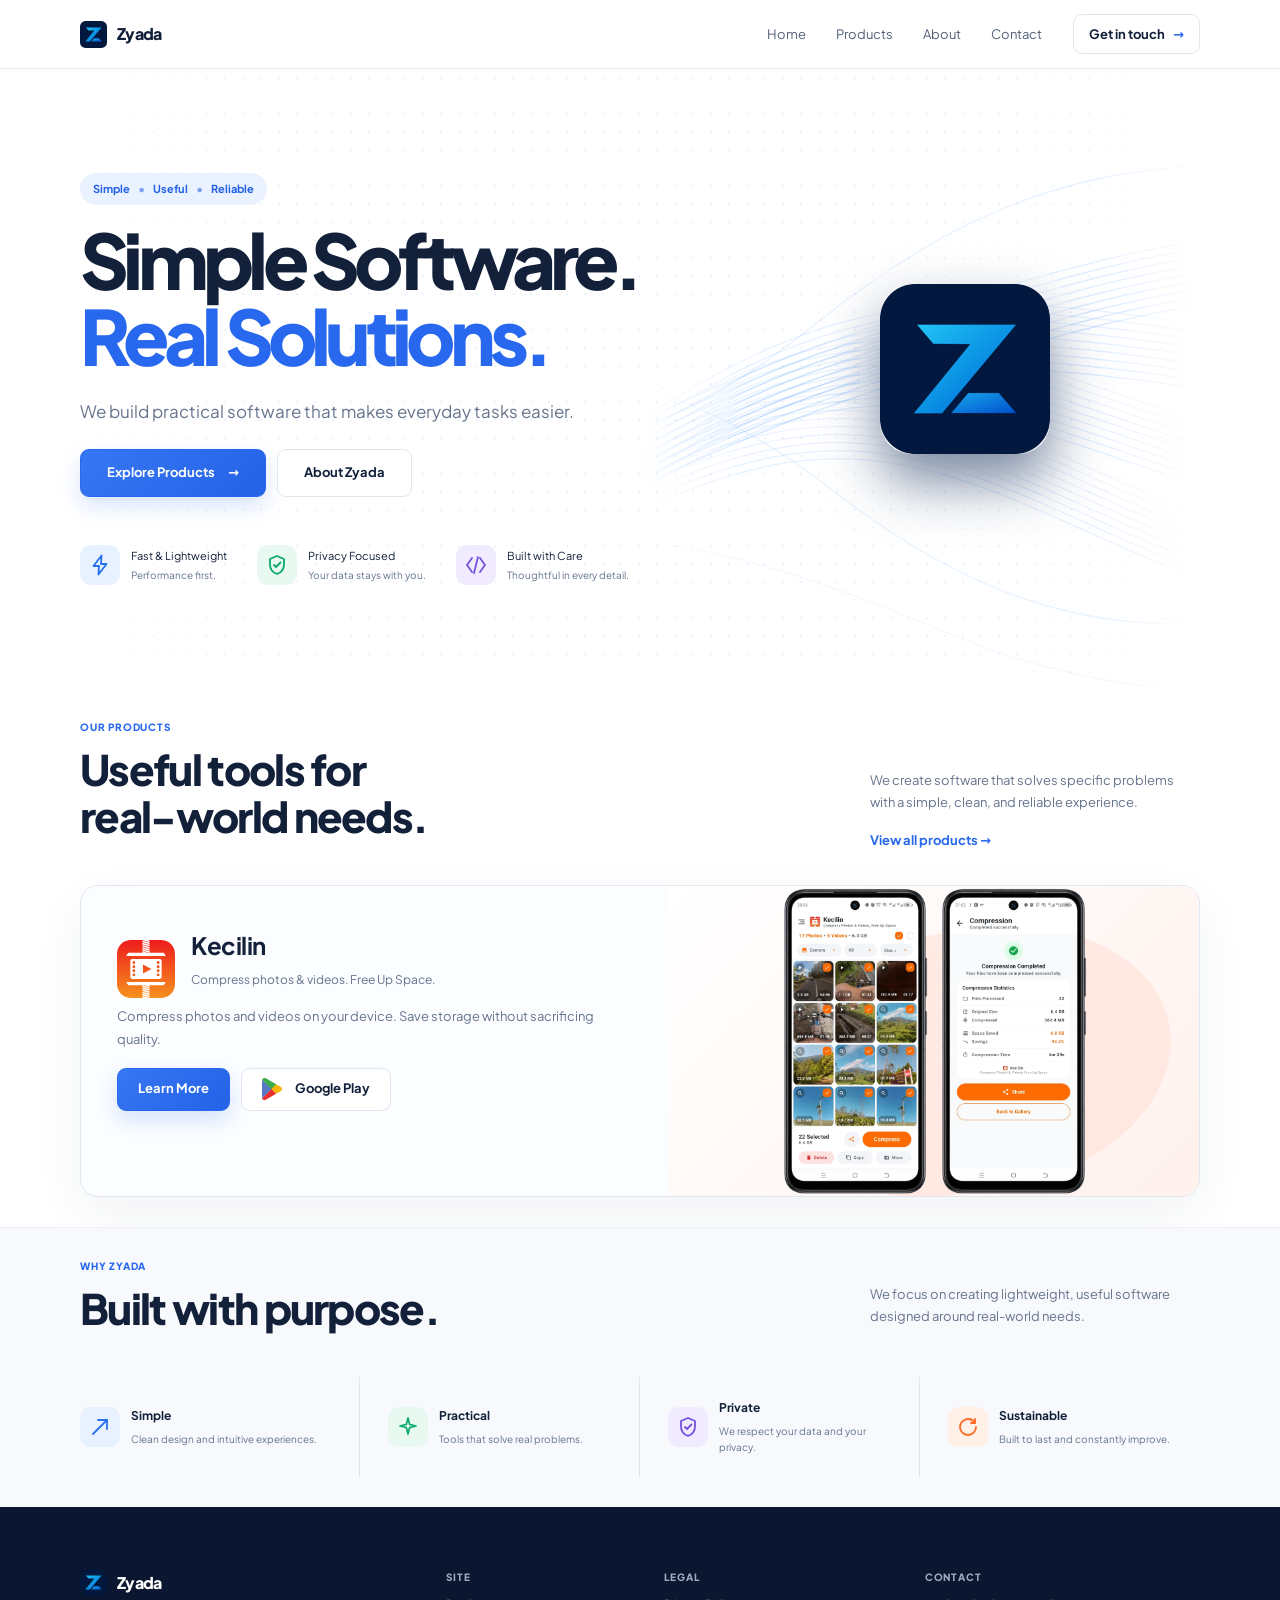
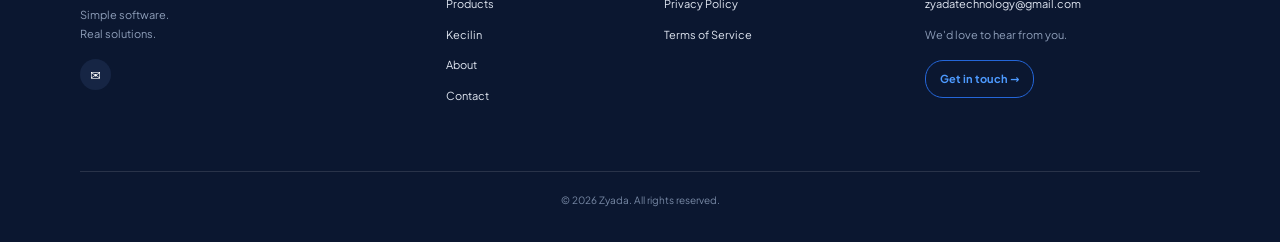
==== index.html @ bbbc2f63 "Initial Commit" ====
<!doctype html>
<html lang="en">
	<head>
		<meta charset="utf-8" />
		<meta name="viewport" content="width=device-width, initial-scale=1" />
		<meta name="theme-color" content="#2f6fed" />
		<meta name="generator" content="SvelteKit" />
		<link rel="icon" href="/favicon.svg" type="image/svg+xml" />
		<link rel="apple-touch-icon" href="/favicon.svg" />
		<link href="./_app/immutable/entry/start.b11rDi2V.js" rel="modulepreload">
		<link href="./_app/immutable/chunks/DfNotLhF.js" rel="modulepreload">
		<link href="./_app/immutable/chunks/CDNSxfFY.js" rel="modulepreload">
		<link href="./_app/immutable/entry/app.DyW2UI2x.js" rel="modulepreload">
		<link href="./_app/immutable/chunks/xihTtKlq.js" rel="modulepreload">
		<link href="./_app/immutable/nodes/0.bjjKE4bY.js" rel="modulepreload">
		<link href="./_app/immutable/chunks/Ch2CFpVa.js" rel="modulepreload">
		<link href="./_app/immutable/chunks/OliIoSRi.js" rel="modulepreload">
		<link href="./_app/immutable/nodes/2.CFIkvhlT.js" rel="modulepreload">
		<link href="./_app/immutable/chunks/Bg3A8lJN.js" rel="modulepreload">
		<link href="./_app/immutable/chunks/pPpAgNqr.js" rel="modulepreload">
		<!--gsrl61--><meta name="description" content="Zyada builds simple, useful software for everyday life. Official home of Kecilin, the photo and video compression app for Android."/> <link rel="canonical" href="https://zyada.id/"/> <meta property="og:type" content="website"/> <meta property="og:title" content="Zyada"/> <meta property="og:description" content="Zyada builds simple, useful software for everyday life. Official home of Kecilin, the photo and video compression app for Android."/> <meta property="og:url" content="https://zyada.id/"/> <meta property="og:site_name" content="Zyada"/> <meta property="og:image" content="https://zyada.id/images/og-cover.svg"/> <meta name="twitter:card" content="summary_large_image"/> <meta name="twitter:title" content="Zyada"/> <meta name="twitter:description" content="Zyada builds simple, useful software for everyday life. Official home of Kecilin, the photo and video compression app for Android."/> <meta name="twitter:image" content="https://zyada.id/images/og-cover.svg"/> <!--[-1--><!--]--><!----><title>Zyada</title>
		<link href="./_app/immutable/assets/0.By7A3mY5.css" rel="stylesheet">
		<link href="./_app/immutable/assets/2.Blgo-2XB.css" rel="stylesheet">
	</head>
	<body data-sveltekit-preload-data="hover">
		<div style="display: contents"><!--[--><!--[0--><!--[--><div class="flex min-h-screen flex-col"><header class="sticky top-0 z-20 border-b border-border bg-white/[0.92] backdrop-blur-[14px]"><nav class="wrap flex h-[68px] max-sm:h-[62px] items-center gap-7"><a class="brand flex items-center gap-2.5 font-extrabold tracking-[-0.04em] hover:filter-none svelte-rfuq4y" href="/" aria-label="Zyada home"><img class="size-[27px] rounded-xs" src="/images/zyada-logo-sm.svg" alt="Zyada logo" width="27" height="27"/> <span class="brand-name">Zyada</span></a> <div class="links ml-auto hidden items-center gap-[30px] max-sm:hidden sm:flex svelte-rfuq4y"><!--[--><a href="/" class="svelte-rfuq4y active">Home</a><a href="/products" class="svelte-rfuq4y">Products</a><a href="/about" class="svelte-rfuq4y">About</a><a href="/contact" class="svelte-rfuq4y">Contact</a><!--]--></div> <a class="navbtn ml-[3px] hidden items-center justify-center gap-2 rounded-sm border border-border-strong px-[15px] py-[9px] text-[13px] font-bold hover:border-primary max-sm:hidden sm:inline-flex svelte-rfuq4y" href="/contact">Get in touch <span class="svelte-rfuq4y">→</span></a> <button class="ml-auto flex size-10 items-center justify-center rounded-sm border border-border bg-transparent text-text hover:text-primary sm:hidden" aria-label="Open menu" aria-expanded="false"><svg width="24" height="24" viewBox="0 0 24 24" fill="none" xmlns="http://www.w3.org/2000/svg" aria-hidden="true"><path d="M3 6H21M9 12H21M3 18H21" stroke="currentColor" stroke-width="2" stroke-linecap="round"></path></svg></button></nav></header> <div class="backdrop fixed inset-0 z-[90] hidden bg-overlay/40 backdrop-blur-[4px] transition-[opacity,visibility] duration-300 max-sm:block opacity-0 invisible svelte-rfuq4y" role="button" tabindex="-1" aria-label="Close menu" aria-hidden="true"></div> <aside class="mobile-menu fixed top-0 right-0 bottom-0 z-[100] hidden w-[min(330px,84vw)] flex-col overflow-y-auto bg-white/[0.72] px-6 pt-[22px] pb-7 shadow-[-18px_0_45px_rgba(10,25,55,0.18)] backdrop-blur-[24px] backdrop-saturate-[1.4] transition-[transform,visibility] duration-300 ease-out max-sm:flex invisible translate-x-[105%] svelte-rfuq4y" inert="" aria-hidden="true"><div class="flex items-center justify-between border-b border-border pb-4 mb-[10px]"><a class="brand flex items-center gap-2 font-extrabold tracking-[-0.04em] hover:filter-none svelte-rfuq4y" href="/" aria-label="Zyada home"><img class="size-[27px] rounded-xs" src="/images/zyada-logo-sm.svg" alt="Zyada logo" width="27" height="27"/> <span class="svelte-rfuq4y">Zyada</span></a> <button class="inline-flex size-10 items-center justify-center rounded-sm bg-black/5 text-text hover:bg-black/10 hover:text-primary" aria-label="Close menu"><svg width="24" height="24" viewBox="0 0 24 24" fill="none" xmlns="http://www.w3.org/2000/svg" aria-hidden="true"><path d="M6 6L18 18M18 6L6 18" stroke="currentColor" stroke-width="2" stroke-linecap="round"></path></svg></button></div> <div class="flex min-h-0 flex-1 flex-col justify-start gap-1"><!--[--><a class="flex min-h-[52px] items-center border-b border-border px-1 py-[10px] text-[17px] font-semibold svelte-rfuq4y active" href="/">Home</a><a class="flex min-h-[52px] items-center border-b border-border px-1 py-[10px] text-[17px] font-semibold svelte-rfuq4y" href="/products">Products</a><a class="flex min-h-[52px] items-center border-b border-border px-1 py-[10px] text-[17px] font-semibold svelte-rfuq4y" href="/about">About</a><a class="flex min-h-[52px] items-center border-b border-border px-1 py-[10px] text-[17px] font-semibold svelte-rfuq4y" href="/contact">Contact</a><!--]--> <a class="mt-1.5 inline-flex items-center justify-center gap-2 rounded-sm bg-primary p-3.5 font-bold text-white svelte-rfuq4y" href="/contact">Get in touch <span class="svelte-rfuq4y">→</span></a></div></aside><!----> <main id="main" class="flex-1"><!--[--><!----> <section class="relative min-h-[620px] overflow-hidden" id="home"><div class="dots absolute inset-0 opacity-40 svelte-1uha8ag" aria-hidden="true"></div> <div class="wrap relative grid min-h-[620px] grid-cols-[1fr_1fr] items-center max-[900px]:grid-cols-1 max-sm:min-h-0"><div class="actions relative z-[2] max-[900px]:order-2 max-[900px]:text-center max-[900px]:pt-0"><div class="inline-flex gap-2 rounded-full bg-primary-soft px-[13px] py-[7px] text-[11px] font-bold text-badge mb-4">Simple <i class="not-italic opacity-55">•</i> Useful <i class="not-italic opacity-55">•</i> Reliable</div> <h1 class="mt-[18px] mb-0 text-[clamp(48px,6vw,76px)] leading-none! tracking-[-0.075em]!">Simple Software.<br/><em class="not-italic text-primary">Real Solutions.</em></h1> <p class="my-[25px] pt-3 pb-2 text-[17px] leading-[1.65] text-text-muted max-[900px]:mx-auto max-sm:text-[15px]">We build practical software that makes everyday tasks easier.</p> <div class="flex flex-wrap items-center gap-[11px] max-[900px]:justify-center max-sm:flex-col"><!--[0--><a class="inline-flex items-center justify-center gap-[13px] min-h-[43px] px-5 border rounded-sm text-[13px] font-bold leading-[1.2] cursor-pointer whitespace-nowrap no-underline transition-[box-shadow,border-color,transform] duration-150 active:translate-y-px hover:no-underline hover:filter-none text-white border-primary shadow-[0_9px_20px_var(--color-shadow-primary)] hover:shadow-[0_12px_26px_var(--color-shadow-primary)] min-h-[48px] px-[26px] text-sm max-sm:w-[min(100%,280px)]" href="/products" style="background:var(--color-gradient-primary)"><!---->Explore Products <span>→</span><!----></a><!--]--><!----> <!--[0--><a class="inline-flex items-center justify-center gap-[13px] min-h-[43px] px-5 border rounded-sm text-[13px] font-bold leading-[1.2] cursor-pointer whitespace-nowrap no-underline transition-[box-shadow,border-color,transform] duration-150 active:translate-y-px hover:no-underline hover:filter-none bg-white text-text border-border-strong hover:border-primary min-h-[48px] px-[26px] text-sm max-sm:w-[min(100%,280px)]" href="/about" style=""><!---->About Zyada<!----></a><!--]--><!----></div> <div class="mt-12 flex gap-[30px] max-[900px]:mt-[35px] max-[900px]:flex-wrap max-[900px]:justify-center max-sm:mx-auto max-sm:w-max max-sm:flex-col max-sm:items-start max-sm:gap-[17px]"><!--[--><div class="flex items-center gap-[11px]"><b class="grid size-10 place-items-center rounded-[11px] font-extrabold bg-blue-bg text-blue svelte-1uha8ag" aria-hidden="true"><!----><svg width="24" height="24" viewBox="0 0 24 24" fill="none" aria-hidden="true"><path d="M13.5 2.5L5.5 13H11L10.5 21.5L18.5 11H13L13.5 2.5Z" stroke="currentColor" stroke-width="1.8" stroke-linejoin="round"/></svg><!----></b> <div><div class="text-left text-[11px] mb-[2px]">Fast &amp; Lightweight</div> <div class="text-left text-[10px] text-text-muted">Performance first.</div></div></div><div class="flex items-center gap-[11px]"><b class="grid size-10 place-items-center rounded-[11px] font-extrabold bg-green-bg text-green svelte-1uha8ag" aria-hidden="true"><!----><svg width="24" height="24" viewBox="0 0 24 24" fill="none" aria-hidden="true"><path d="M12 3L19 6V11.5C19 16.2 16.1 19.5 12 21C7.9 19.5 5 16.2 5 11.5V6L12 3Z" stroke="currentColor" stroke-width="1.8" stroke-linejoin="round"/><path d="M9 12L11 14L15.5 9.5" stroke="currentColor" stroke-width="1.8" stroke-linecap="round" stroke-linejoin="round"/></svg><!----></b> <div><div class="text-left text-[11px] mb-[2px]">Privacy Focused</div> <div class="text-left text-[10px] text-text-muted">Your data stays with you.</div></div></div><div class="flex items-center gap-[11px]"><b class="grid size-10 place-items-center rounded-[11px] font-extrabold bg-purple-bg text-purple svelte-1uha8ag" aria-hidden="true"><!----><svg width="24" height="24" viewBox="0 0 24 24" fill="none" aria-hidden="true"><path d="M8 5L3 12L8 19" stroke="currentColor" stroke-width="1.8" stroke-linecap="round" stroke-linejoin="round"/><path d="M16 5L21 12L16 19" stroke="currentColor" stroke-width="1.8" stroke-linecap="round" stroke-linejoin="round"/><path d="M14 4L10 20" stroke="currentColor" stroke-width="1.8" stroke-linecap="round"/></svg><!----></b> <div><div class="text-left text-[11px] mb-[2px]">Built with Care</div> <div class="text-left text-[10px] text-text-muted">Thoughtful in every detail.</div></div></div><!--]--></div></div> <div class="relative grid h-full min-h-[540px] place-items-center max-[900px]:order-1 max-[900px]:min-h-[330px] max-sm:min-h-[270px]" aria-hidden="true"><img class="flowlines svelte-1uha8ag" src="/images/zyada-flowing-waves(1).svg" alt=""/> <img class="biglogo z-[2] size-[170px] rounded-[32px] max-sm:size-[135px] svelte-1uha8ag" src="/images/logo-zyada.png" alt="" width="170" height="170"/></div></div></section> <section class="section" id="products"><div class="wrap"><div class="section-head"><div><span>OUR PRODUCTS</span> <h2>Useful tools for<br/>real-world needs.</h2></div> <div class="intro"><p>We create software that solves specific problems with a simple, clean, and reliable
          experience.</p> <a href="/products">View all products →</a></div></div> <article class="grid min-h-[310px] grid-cols-[1fr_0.9fr] overflow-hidden rounded-lg border border-border-card bg-card shadow-md max-[900px]:grid-cols-1"><div class="px-[36px] py-[46px] max-sm:px-[25px] max-sm:py-[32px]"><div class="flex items-center gap-4"><!--[0--><img class="size-[58px] rounded-[14px]" src="/images/kecilin-icon.svg" alt="" width="58" height="58"/><!--]--> <div><h3 class="mb-1 text-2xl">Kecilin</h3> <p class="text-[12px] leading-[1.5] text-text-muted">Compress photos &amp; videos. Free Up Space.</p></div></div> <p class="my-7 text-[13px] leading-[1.8] text-text-muted">Compress photos and videos on your device. Save storage without sacrificing quality.</p> <div class="flex flex-wrap gap-[11px] max-sm:flex-col"><!--[0--><a class="inline-flex items-center justify-center gap-[13px] min-h-[43px] px-5 border rounded-sm text-[13px] font-bold leading-[1.2] cursor-pointer whitespace-nowrap no-underline transition-[box-shadow,border-color,transform] duration-150 active:translate-y-px hover:no-underline hover:filter-none text-white border-primary shadow-[0_9px_20px_var(--color-shadow-primary)] hover:shadow-[0_12px_26px_var(--color-shadow-primary)]  max-sm:w-[min(100%,280px)]" href="/products/kecilin" style="background:var(--color-gradient-primary)"><!---->Learn More<!----></a><!--]--><!----> <!--[0--><a class="inline-flex items-center justify-center gap-[13px] min-h-[43px] px-5 border rounded-sm text-[13px] font-bold leading-[1.2] cursor-pointer whitespace-nowrap no-underline transition-[box-shadow,border-color,transform] duration-150 active:translate-y-px hover:no-underline hover:filter-none bg-white text-text border-border-strong hover:border-primary  max-sm:w-[min(100%,280px)]" href="https://play.google.com/store/apps/details?id=com.zyada.kecilin" style="" target="_blank" rel="noopener noreferrer"><img class="size-5" src="/images/google-play-color.svg" alt="" aria-hidden="true"/> Google Play<!----></a><!--]--><!----></div></div> <div class="product-art relative flex items-center justify-center gap-2 svelte-1uha8ag"><img class="relative z-[2] w-auto rounded-[20px] object-contain max-h-[310px] max-sm:max-h-[265px]" src="/images/phone-mock-1.webp" alt="Kecilin app screenshot" width="250" height="375" loading="lazy"/> <img class="relative z-[2] w-auto rounded-[20px] object-contain max-h-[310px] max-sm:max-h-[265px]" src="/images/phone-mock-2.webp" alt="Kecilin app screenshot" width="250" height="375" loading="lazy"/></div></article></div></section> <section class="section bg-surface border-t border-border-section" id="about"><div class="wrap"><div class="section-head"><div><span>WHY ZYADA</span> <h2>Built with purpose.</h2></div> <p class="intro m-0">We focus on creating lightweight, useful software designed around real-world needs.</p></div> <div class="grid grid-cols-4 max-[900px]:grid-cols-2 max-[900px]:gap-y-7 max-sm:grid-cols-1"><!--[--><div class="flex min-h-[100px] items-center gap-[11px] border-r border-border-strong px-7 first:pl-0 last:border-r-0 last:pr-0 max-[900px]:[&amp;:nth-child(2)]:border-r-0 max-sm:border-r-0 max-sm:border-b max-sm:px-0 max-sm:pb-[22px] max-sm:last:border-b-0"><b class="grid size-10 shrink-0 place-items-center rounded-[11px] font-extrabold bg-blue-bg text-blue svelte-1uha8ag" aria-hidden="true"><!----><svg width="24" height="24" viewBox="0 0 24 24" fill="none" aria-hidden="true"><path d="M5 19L19 5" stroke="currentColor" stroke-width="1.8" stroke-linecap="round"/><path d="M10 5H19V14" stroke="currentColor" stroke-width="1.8" stroke-linecap="round" stroke-linejoin="round"/></svg><!----></b> <span><strong class="block text-xs mb-[7px]">Simple</strong> <small class="block text-[10px] leading-[1.6] text-text-muted">Clean design and intuitive experiences.</small></span></div><div class="flex min-h-[100px] items-center gap-[11px] border-r border-border-strong px-7 first:pl-0 last:border-r-0 last:pr-0 max-[900px]:[&amp;:nth-child(2)]:border-r-0 max-sm:border-r-0 max-sm:border-b max-sm:px-0 max-sm:pb-[22px] max-sm:last:border-b-0"><b class="grid size-10 shrink-0 place-items-center rounded-[11px] font-extrabold bg-green-bg text-green svelte-1uha8ag" aria-hidden="true"><!----><svg width="24" height="24" viewBox="0 0 24 24" fill="none" aria-hidden="true"><path d="M12 3L13.6 9.4L20 11L13.6 12.6L12 19L10.4 12.6L4 11L10.4 9.4L12 3Z" stroke="currentColor" stroke-width="1.7" stroke-linejoin="round"/></svg><!----></b> <span><strong class="block text-xs mb-[7px]">Practical</strong> <small class="block text-[10px] leading-[1.6] text-text-muted">Tools that solve real problems.</small></span></div><div class="flex min-h-[100px] items-center gap-[11px] border-r border-border-strong px-7 first:pl-0 last:border-r-0 last:pr-0 max-[900px]:[&amp;:nth-child(2)]:border-r-0 max-sm:border-r-0 max-sm:border-b max-sm:px-0 max-sm:pb-[22px] max-sm:last:border-b-0"><b class="grid size-10 shrink-0 place-items-center rounded-[11px] font-extrabold bg-purple-bg text-purple svelte-1uha8ag" aria-hidden="true"><!----><svg width="24" height="24" viewBox="0 0 24 24" fill="none" aria-hidden="true"><path d="M12 3L19 6V11.5C19 16.2 16.1 19.5 12 21C7.9 19.5 5 16.2 5 11.5V6L12 3Z" stroke="currentColor" stroke-width="1.8" stroke-linejoin="round"/><path d="M9 12L11 14L15.5 9.5" stroke="currentColor" stroke-width="1.8" stroke-linecap="round" stroke-linejoin="round"/></svg><!----></b> <span><strong class="block text-xs mb-[7px]">Private</strong> <small class="block text-[10px] leading-[1.6] text-text-muted">We respect your data and your privacy.</small></span></div><div class="flex min-h-[100px] items-center gap-[11px] border-r border-border-strong px-7 first:pl-0 last:border-r-0 last:pr-0 max-[900px]:[&amp;:nth-child(2)]:border-r-0 max-sm:border-r-0 max-sm:border-b max-sm:px-0 max-sm:pb-[22px] max-sm:last:border-b-0"><b class="grid size-10 shrink-0 place-items-center rounded-[11px] font-extrabold bg-orange-bg text-orange svelte-1uha8ag" aria-hidden="true"><!----><svg width="24" height="24" viewBox="0 0 24 24" fill="none" aria-hidden="true"><path d="M20 12C20 16.4 16.4 20 12 20C7.6 20 4 16.4 4 12C4 7.6 7.6 4 12 4C15 4 17.6 5.7 19 8" stroke="currentColor" stroke-width="1.8" stroke-linecap="round"/><path d="M19 4V8H15" stroke="currentColor" stroke-width="1.8" stroke-linecap="round" stroke-linejoin="round"/></svg><!----></b> <span><strong class="block text-xs mb-[7px]">Sustainable</strong> <small class="block text-[10px] leading-[1.6] text-text-muted">Built to last and constantly improve.</small></span></div><!--]--></div></div></section><!--]--><!----></main> <footer class="bg-footer-bg pt-[62px] text-white"><div class="wrap grid grid-cols-[1.4fr_0.7fr_0.9fr_1.3fr] gap-[70px] max-sm:grid-cols-2 max-sm:gap-[42px_30px] max-sm:[&amp;>div:first-child]:col-span-2"><div><a class="footbrand mb-[10px] flex items-center gap-2.5 font-extrabold tracking-[-0.04em] svelte-jz8lnl" href="/"><img class="size-[27px] rounded-md" src="/images/zyada-logo-sm.svg" alt="Zyada logo" width="27" height="27"/> <span class="app-name">Zyada</span></a> <p class="text-[11px] leading-[1.7] text-footer-soft">Simple software.<br/>Real solutions.</p> <div class="flex gap-2"><a class="footsocial grid size-[31px] place-items-center rounded-full bg-footer-icon-bg text-[13px] svelte-jz8lnl" href="mailto:zyadatechnology@gmail.com" aria-label="Email Zyada">✉</a></div></div> <div><span class="mb-[10px] block text-[10px] font-extrabold tracking-[0.08em] text-footer-muted">SITE</span> <!--[--><a class="footsite mb-[13px] block text-[11px] svelte-jz8lnl" href="/products">Products</a><a class="footsite mb-[13px] block text-[11px] svelte-jz8lnl" href="/products/kecilin">Kecilin</a><a class="footsite mb-[13px] block text-[11px] svelte-jz8lnl" href="/about">About</a><a class="footsite mb-[13px] block text-[11px] svelte-jz8lnl" href="/contact">Contact</a><!--]--></div> <div><span class="mb-[10px] block text-[10px] font-extrabold tracking-[0.08em] text-footer-muted">LEGAL</span> <!--[--><a class="footsite mb-[13px] block text-[11px] svelte-jz8lnl" href="/privacy">Privacy Policy</a><a class="footsite mb-[13px] block text-[11px] svelte-jz8lnl" href="/terms">Terms of Service</a><!--]--></div> <div><span class="mb-[10px] block text-[10px] font-extrabold tracking-[0.08em] text-footer-muted">CONTACT</span> <a class="footsite mb-[13px] block text-[11px] svelte-jz8lnl" href="mailto:zyadatechnology@gmail.com">zyadatechnology@gmail.com</a> <p class="text-[11px] leading-[1.7] text-footer-soft">We'd love to hear from you.</p> <a class="footbtn inline-block rounded-lg border border-footer-btn px-[14px] py-[9px] text-[11px] font-bold svelte-jz8lnl" href="mailto:zyadatechnology@gmail.com">Get in touch →</a></div></div> <div class="wrap mt-[54px] mb-[34px] flex items-center justify-center border-t border-white/12 pt-5 text-[10px] text-footer-faint"><span>© 2026 Zyada. All rights reserved.</span></div></footer><!----></div><!--]--><!--]--> <!--[-1--><!--]--><!--]-->
			
			<script>
				{
					__sveltekit_192z6wh = {
						base: new URL(".", location).pathname.slice(0, -1)
					};

					const element = document.currentScript.parentElement;

					Promise.all([
						import("./_app/immutable/entry/start.b11rDi2V.js"),
						import("./_app/immutable/entry/app.DyW2UI2x.js")
					]).then(([kit, app]) => {
						kit.start(app, element, {
							node_ids: [0, 2],
							data: [null,null],
							form: null,
							error: null
						});
					});
				}
			</script>
		</div>
	</body>
</html>
---- _app/immutable/assets/0.By7A3mY5.css ----
@font-face{font-family:Plus Jakarta Sans Variable;font-style:normal;font-display:swap;font-weight:200 800;src:url([data-uri])format("woff2-variations");unicode-range:U+460-52F,U+1C80-1C8A,U+20B4,U+2DE0-2DFF,U+A640-A69F,U+FE2E-FE2F}@font-face{font-family:Plus Jakarta Sans Variable;font-style:normal;font-display:swap;font-weight:200 800;src:url(./plus-jakarta-sans-vietnamese-wght-normal.qRpaaN48.woff2)format("woff2-variations");unicode-range:U+102-103,U+110-111,U+128-129,U+168-169,U+1A0-1A1,U+1AF-1B0,U+300-301,U+303-304,U+308-309,U+323,U+329,U+1EA0-1EF9,U+20AB}@font-face{font-family:Plus Jakarta Sans Variable;font-style:normal;font-display:swap;font-weight:200 800;src:url(./plus-jakarta-sans-latin-ext-wght-normal.DmpS2jIq.woff2)format("woff2-variations");unicode-range:U+100-2BA,U+2BD-2C5,U+2C7-2CC,U+2CE-2D7,U+2DD-2FF,U+304,U+308,U+329,U+1D00-1DBF,U+1E00-1E9F,U+1EF2-1EFF,U+2020,U+20A0-20AB,U+20AD-20C0,U+2113,U+2C60-2C7F,U+A720-A7FF}@font-face{font-family:Plus Jakarta Sans Variable;font-style:normal;font-display:swap;font-weight:200 800;src:url(./plus-jakarta-sans-latin-wght-normal.eXO_dkmS.woff2)format("woff2-variations");unicode-range:U+??,U+131,U+152-153,U+2BB-2BC,U+2C6,U+2DA,U+2DC,U+304,U+308,U+329,U+2000-206F,U+20AC,U+2122,U+2191,U+2193,U+2212,U+2215,U+FEFF,U+FFFD}@layer properties{@supports (((-webkit-hyphens:none)) and (not (margin-trim:inline))) or ((-moz-orient:inline) and (not (color:rgb(from red r g b)))){*,:before,:after,::backdrop{--tw-translate-x:0;--tw-translate-y:0;--tw-translate-z:0;--tw-rotate-x:initial;--tw-rotate-y:initial;--tw-rotate-z:initial;--tw-skew-x:initial;--tw-skew-y:initial;--tw-border-style:solid;--tw-leading:initial;--tw-font-weight:initial;--tw-tracking:initial;--tw-shadow:0 0 #0000;--tw-shadow-color:initial;--tw-shadow-alpha:100%;--tw-inset-shadow:0 0 #0000;--tw-inset-shadow-color:initial;--tw-inset-shadow-alpha:100%;--tw-ring-color:initial;--tw-ring-shadow:0 0 #0000;--tw-inset-ring-color:initial;--tw-inset-ring-shadow:0 0 #0000;--tw-ring-inset:initial;--tw-ring-offset-width:0px;--tw-ring-offset-color:#fff;--tw-ring-offset-shadow:0 0 #0000;--tw-blur:initial;--tw-brightness:initial;--tw-contrast:initial;--tw-grayscale:initial;--tw-hue-rotate:initial;--tw-invert:initial;--tw-opacity:initial;--tw-saturate:initial;--tw-sepia:initial;--tw-drop-shadow:initial;--tw-drop-shadow-color:initial;--tw-drop-shadow-alpha:100%;--tw-drop-shadow-size:initial;--tw-backdrop-blur:initial;--tw-backdrop-brightness:initial;--tw-backdrop-contrast:initial;--tw-backdrop-grayscale:initial;--tw-backdrop-hue-rotate:initial;--tw-backdrop-invert:initial;--tw-backdrop-opacity:initial;--tw-backdrop-saturate:initial;--tw-backdrop-sepia:initial;--tw-duration:initial;--tw-ease:initial}}}@layer theme{:root,:host{--font-sans:"Plus Jakarta Sans Variable", "Plus Jakarta Sans", system-ui, "Segoe UI", sans-serif;--font-mono:ui-monospace, SFMono-Regular, Menlo, Monaco, Consolas, "Liberation Mono", "Courier New", monospace;--color-black:#000;--color-white:#fff;--spacing:.25rem;--text-xs:.75rem;--text-xs--line-height:calc(1 / .75);--text-sm:.875rem;--text-sm--line-height:calc(1.25 / .875);--text-base:1rem;--text-base--line-height:calc(1.5 / 1);--text-2xl:1.5rem;--text-2xl--line-height:calc(2 / 1.5);--font-weight-semibold:600;--font-weight-bold:700;--font-weight-extrabold:800;--radius-xs:.125rem;--radius-sm:9px;--radius-md:11px;--radius-lg:18px;--ease-out:cubic-bezier(0, 0, .2, 1);--default-transition-duration:.15s;--default-transition-timing-function:cubic-bezier(.4, 0, .2, 1);--default-font-family:var(--font-sans);--default-mono-font-family:var(--font-mono);--color-bg:#fff;--color-surface:#f7f9fc;--color-text:#12203a;--color-text-muted:#66748d;--color-text-soft:#536078;--color-border:#e4e9f1;--color-border-strong:#e0e6ef;--color-primary:#2868ee;--color-primary-soft:#eaf1ff;--color-accent-blue:#d6e2f7;--color-badge:#2162e5;--color-card:#fbfdff;--color-border-card:#e1e7f0;--color-border-section:#edf1f6;--color-overlay:#0f192d;--color-blue:#2871ee;--color-blue-bg:#e8f1ff;--color-green:#0aa96b;--color-green-bg:#e8f9f1;--color-purple:#7650dc;--color-purple-bg:#f0ebff;--color-orange:#ff6a25;--color-orange-bg:#fff0e8;--color-footer-bg:#0b1730;--color-footer-text:#e1e7f2;--color-footer-muted:#9dacbf;--color-footer-faint:#7889a5;--color-footer-soft:#8f9fba;--color-footer-icon-bg:#162544;--color-footer-btn:#2466d9;--color-footer-btn-text:#4d9aff;--color-play-badge-bg:#0b0d12;--color-play-badge-hover:#1b2030;--color-play-badge-text:#b9c0cf}}@layer base{*,:after,:before,::backdrop{box-sizing:border-box;border:0 solid;margin:0;padding:0}::file-selector-button{box-sizing:border-box;border:0 solid;margin:0;padding:0}html,:host{-webkit-text-size-adjust:100%;tab-size:4;line-height:1.5;font-family:var(--default-font-family,-apple-system, BlinkMacSystemFont, "Segoe UI", Roboto, "Helvetica Neue", "Noto Sans", Arial, sans-serif, "Apple Color Emoji", "Segoe UI Emoji", "Segoe UI Symbol", "Noto Color Emoji");font-feature-settings:var(--default-font-feature-settings,normal);font-variation-settings:var(--default-font-variation-settings,normal);-webkit-tap-highlight-color:transparent}hr{height:0;color:inherit;border-top-width:1px}abbr:where([title]){-webkit-text-decoration:underline dotted;text-decoration:underline dotted}h1,h2,h3,h4,h5,h6{font-size:inherit;font-weight:inherit}a{color:inherit;-webkit-text-decoration:inherit;-webkit-text-decoration:inherit;-webkit-text-decoration:inherit;-webkit-text-decoration:inherit;text-decoration:inherit}b,strong{font-weight:bolder}code,kbd,samp,pre{font-family:var(--default-mono-font-family,ui-monospace, SFMono-Regular, Menlo, Monaco, Consolas, "Liberation Mono", "Courier New", monospace);font-feature-settings:var(--default-mono-font-feature-settings,normal);font-variation-settings:var(--default-mono-font-variation-settings,normal);font-size:1em}small{font-size:80%}sub,sup{vertical-align:baseline;font-size:75%;line-height:0;position:relative}sub{bottom:-.25em}sup{top:-.5em}table{text-indent:0;border-color:inherit;border-collapse:collapse}:-moz-focusring:where(:not(iframe)){outline:auto}progress{vertical-align:baseline}summary{display:list-item}ol,ul,menu{list-style:none}img,svg,video,canvas,audio,iframe,embed,object{vertical-align:middle;display:block}img,video{max-width:100%;height:auto}button,input,select,optgroup,textarea{font:inherit;font-feature-settings:inherit;font-variation-settings:inherit;letter-spacing:inherit;color:inherit;opacity:1;background-color:#0000;border-radius:0}::file-selector-button{font:inherit;font-feature-settings:inherit;font-variation-settings:inherit;letter-spacing:inherit;color:inherit;opacity:1;background-color:#0000;border-radius:0}:where(select:is([multiple],[size])) optgroup{font-weight:bolder}:where(select:is([multiple],[size])) optgroup option{padding-inline-start:20px}::file-selector-button{margin-inline-end:4px}::placeholder{opacity:1}@supports (not ((-webkit-appearance:-apple-pay-button))) or (contain-intrinsic-size:1px){::placeholder{color:currentColor}@supports (color:color-mix(in lab, red, red)){::placeholder{color:color-mix(in oklab, currentcolor 50%, transparent)}}}textarea{resize:vertical}::-webkit-search-decoration{-webkit-appearance:none}::-webkit-date-and-time-value{min-height:1lh;text-align:inherit}::-webkit-datetime-edit{display:inline-flex}::-webkit-datetime-edit-fields-wrapper{padding:0}::-webkit-datetime-edit{padding-block:0}::-webkit-datetime-edit-year-field{padding-block:0}::-webkit-datetime-edit-month-field{padding-block:0}::-webkit-datetime-edit-day-field{padding-block:0}::-webkit-datetime-edit-hour-field{padding-block:0}::-webkit-datetime-edit-minute-field{padding-block:0}::-webkit-datetime-edit-second-field{padding-block:0}::-webkit-datetime-edit-millisecond-field{padding-block:0}::-webkit-datetime-edit-meridiem-field{padding-block:0}::-webkit-calendar-picker-indicator{line-height:1}:-moz-ui-invalid{box-shadow:none}button,input:where([type=button],[type=reset],[type=submit]){appearance:button}::file-selector-button{appearance:button}::-webkit-inner-spin-button{height:auto}::-webkit-outer-spin-button{height:auto}[hidden]:where(:not([hidden=until-found])){display:none!important}}@layer components;@layer utilities{.invisible{visibility:hidden}.visible{visibility:visible}.absolute{position:absolute}.fixed{position:fixed}.relative{position:relative}.static{position:static}.sticky{position:sticky}.inset-0{inset:0}.top-0{top:0}.right-0{right:0}.bottom-0{bottom:0}.z-20{z-index:20}.z-\[2\]{z-index:2}.z-\[90\]{z-index:90}.z-\[100\]{z-index:100}.m-0{margin:0}.mx-auto{margin-inline:auto}.my-7{margin-block:calc(var(--spacing) * 7)}.my-\[25px\]{margin-block:25px}.mt-1\.5{margin-top:calc(var(--spacing) * 1.5)}.mt-3{margin-top:calc(var(--spacing) * 3)}.mt-4{margin-top:calc(var(--spacing) * 4)}.mt-12{margin-top:calc(var(--spacing) * 12)}.mt-\[18px\]{margin-top:18px}.mt-\[54px\]{margin-top:54px}.mb-0{margin-bottom:0}.mb-1{margin-bottom:var(--spacing)}.mb-2{margin-bottom:calc(var(--spacing) * 2)}.mb-4{margin-bottom:calc(var(--spacing) * 4)}.mb-6{margin-bottom:calc(var(--spacing) * 6)}.mb-7{margin-bottom:calc(var(--spacing) * 7)}.mb-12{margin-bottom:calc(var(--spacing) * 12)}.mb-\[2px\]{margin-bottom:2px}.mb-\[7px\]{margin-bottom:7px}.mb-\[10px\]{margin-bottom:10px}.mb-\[13px\]{margin-bottom:13px}.mb-\[18px\]{margin-bottom:18px}.mb-\[34px\]{margin-bottom:34px}.ml-\[3px\]{margin-left:3px}.ml-auto{margin-left:auto}.block{display:block}.contents{display:contents}.flex{display:flex}.grid{display:grid}.hidden{display:none}.inline-block{display:inline-block}.inline-flex{display:inline-flex}.aspect-\[9\/16\]{aspect-ratio:9/16}.size-5{width:calc(var(--spacing) * 5);height:calc(var(--spacing) * 5)}.size-10{width:calc(var(--spacing) * 10);height:calc(var(--spacing) * 10)}.size-11{width:calc(var(--spacing) * 11);height:calc(var(--spacing) * 11)}.size-\[27px\]{width:27px;height:27px}.size-\[31px\]{width:31px;height:31px}.size-\[58px\]{width:58px;height:58px}.size-\[170px\]{width:170px;height:170px}.h-\[68px\]{height:68px}.h-auto{height:auto}.h-full{height:100%}.max-h-\[310px\]{max-height:310px}.min-h-0{min-height:0}.min-h-\[38px\]{min-height:38px}.min-h-\[43px\]{min-height:43px}.min-h-\[48px\]{min-height:48px}.min-h-\[52px\]{min-height:52px}.min-h-\[100px\]{min-height:100px}.min-h-\[310px\]{min-height:310px}.min-h-\[540px\]{min-height:540px}.min-h-\[620px\]{min-height:620px}.min-h-screen{min-height:100vh}.w-\[min\(220px\,35vw\)\]{width:min(220px,35vw)}.w-\[min\(330px\,84vw\)\]{width:min(330px,84vw)}.w-auto{width:auto}.w-full{width:100%}.max-w-\[40rem\]{max-width:40rem}.max-w-\[48rem\]{max-width:48rem}.max-w-\[640px\]{max-width:640px}.max-w-\[720px\]{max-width:720px}.flex-1{flex:1}.shrink-0{flex-shrink:0}.grow{flex-grow:1}.translate-x-0{--tw-translate-x:0px;translate:var(--tw-translate-x) var(--tw-translate-y)}.translate-x-\[105\%\]{--tw-translate-x:105%;translate:var(--tw-translate-x) var(--tw-translate-y)}.transform{transform:var(--tw-rotate-x,) var(--tw-rotate-y,) var(--tw-rotate-z,) var(--tw-skew-x,) var(--tw-skew-y,)}.cursor-pointer{cursor:pointer}.grid-cols-4{grid-template-columns:repeat(4,minmax(0,1fr))}.grid-cols-\[1\.4fr_0\.7fr_0\.9fr_1\.3fr\]{grid-template-columns:1.4fr .7fr .9fr 1.3fr}.grid-cols-\[1fr_0\.9fr\]{grid-template-columns:1fr .9fr}.grid-cols-\[1fr_1fr\]{grid-template-columns:1fr 1fr}.grid-cols-\[1fr_auto\]{grid-template-columns:1fr auto}.grid-cols-\[repeat\(auto-fill\,minmax\(min\(20rem\,100\%\)\,1fr\)\)\]{grid-template-columns:repeat(auto-fill,minmax(min(20rem,100%),1fr))}.grid-cols-\[repeat\(auto-fill\,minmax\(min\(22rem\,100\%\)\,1fr\)\)\]{grid-template-columns:repeat(auto-fill,minmax(min(22rem,100%),1fr))}.grid-cols-\[repeat\(auto-fit\,minmax\(150px\,1fr\)\)\]{grid-template-columns:repeat(auto-fit,minmax(150px,1fr))}.flex-col{flex-direction:column}.flex-wrap{flex-wrap:wrap}.place-items-center{place-items:center}.items-center{align-items:center}.justify-between{justify-content:space-between}.justify-center{justify-content:center}.justify-start{justify-content:flex-start}.gap-1{gap:var(--spacing)}.gap-2{gap:calc(var(--spacing) * 2)}.gap-2\.5{gap:calc(var(--spacing) * 2.5)}.gap-3{gap:calc(var(--spacing) * 3)}.gap-4{gap:calc(var(--spacing) * 4)}.gap-6{gap:calc(var(--spacing) * 6)}.gap-7{gap:calc(var(--spacing) * 7)}.gap-12{gap:calc(var(--spacing) * 12)}.gap-\[0\.6rem\]{gap:.6rem}.gap-\[11px\]{gap:11px}.gap-\[13px\]{gap:13px}.gap-\[30px\]{gap:30px}.gap-\[70px\]{gap:70px}.overflow-hidden{overflow:hidden}.overflow-y-auto{overflow-y:auto}.rounded-\[11px\]{border-radius:11px}.rounded-\[14px\]{border-radius:14px}.rounded-\[20px\]{border-radius:20px}.rounded-\[24\%\]{border-radius:24%}.rounded-\[32px\]{border-radius:32px}.rounded-full{border-radius:2147483647px}.rounded-lg{border-radius:var(--radius-lg)}.rounded-md{border-radius:var(--radius-md)}.rounded-sm{border-radius:var(--radius-sm)}.rounded-xs{border-radius:var(--radius-xs)}.border{border-style:var(--tw-border-style);border-width:1px}.border-y{border-block-style:var(--tw-border-style);border-block-width:1px}.border-t{border-top-style:var(--tw-border-style);border-top-width:1px}.border-r{border-right-style:var(--tw-border-style);border-right-width:1px}.border-b{border-bottom-style:var(--tw-border-style);border-bottom-width:1px}.border-border{border-color:var(--color-border)}.border-border-card{border-color:var(--color-border-card)}.border-border-section{border-color:var(--color-border-section)}.border-border-strong{border-color:var(--color-border-strong)}.border-footer-btn{border-color:var(--color-footer-btn)}.border-primary{border-color:var(--color-primary)}.border-transparent{border-color:#0000}.border-white\/12{border-color:#ffffff1f}@supports (color:color-mix(in lab, red, red)){.border-white\/12{border-color:color-mix(in oklab, var(--color-white) 12%, transparent)}}.bg-black\/5{background-color:#0000000d}@supports (color:color-mix(in lab, red, red)){.bg-black\/5{background-color:color-mix(in oklab, var(--color-black) 5%, transparent)}}.bg-blue-bg{background-color:var(--color-blue-bg)}.bg-card{background-color:var(--color-card)}.bg-footer-bg{background-color:var(--color-footer-bg)}.bg-footer-icon-bg{background-color:var(--color-footer-icon-bg)}.bg-green-bg{background-color:var(--color-green-bg)}.bg-orange-bg{background-color:var(--color-orange-bg)}.bg-overlay\/40{background-color:#0f192d66}@supports (color:color-mix(in lab, red, red)){.bg-overlay\/40{background-color:color-mix(in oklab, var(--color-overlay) 40%, transparent)}}.bg-play-badge-bg{background-color:var(--color-play-badge-bg)}.bg-primary{background-color:var(--color-primary)}.bg-primary-soft{background-color:var(--color-primary-soft)}.bg-purple-bg{background-color:var(--color-purple-bg)}.bg-surface{background-color:var(--color-surface)}.bg-transparent{background-color:#0000}.bg-white{background-color:var(--color-white)}.bg-white\/\[0\.72\]{background-color:#ffffffb8}@supports (color:color-mix(in lab, red, red)){.bg-white\/\[0\.72\]{background-color:color-mix(in oklab, var(--color-white) 72%, transparent)}}.bg-white\/\[0\.92\]{background-color:#ffffffeb}@supports (color:color-mix(in lab, red, red)){.bg-white\/\[0\.92\]{background-color:color-mix(in oklab, var(--color-white) 92%, transparent)}}.bg-\[linear-gradient\(180deg\,var\(--color-card\)\,\#fff\)\]{background-image:linear-gradient(180deg,var(--color-card),#fff)}.object-contain{object-fit:contain}.object-cover{object-fit:cover}.p-3\.5{padding:calc(var(--spacing) * 3.5)}.p-6{padding:calc(var(--spacing) * 6)}.p-7{padding:calc(var(--spacing) * 7)}.p-12{padding:calc(var(--spacing) * 12)}.px-1{padding-inline:var(--spacing)}.px-4{padding-inline:calc(var(--spacing) * 4)}.px-5{padding-inline:calc(var(--spacing) * 5)}.px-6{padding-inline:calc(var(--spacing) * 6)}.px-7{padding-inline:calc(var(--spacing) * 7)}.px-\[1\.15rem\]{padding-inline:1.15rem}.px-\[13px\]{padding-inline:13px}.px-\[14px\]{padding-inline:14px}.px-\[15px\]{padding-inline:15px}.px-\[26px\]{padding-inline:26px}.px-\[36px\]{padding-inline:36px}.py-\[0\.55rem\]{padding-block:.55rem}.py-\[7px\]{padding-block:7px}.py-\[9px\]{padding-block:9px}.py-\[10px\]{padding-block:10px}.py-\[46px\]{padding-block:46px}.py-\[clamp\(3\.5rem\,10vw\,6rem\)\]{padding-block:clamp(3.5rem,10vw,6rem)}.pt-3{padding-top:calc(var(--spacing) * 3)}.pt-5{padding-top:calc(var(--spacing) * 5)}.pt-6{padding-top:calc(var(--spacing) * 6)}.pt-\[22px\]{padding-top:22px}.pt-\[62px\]{padding-top:62px}.pt-\[clamp\(3rem\,7vw\,5rem\)\]{padding-top:clamp(3rem,7vw,5rem)}.pt-\[clamp\(3rem\,8vw\,5rem\)\]{padding-top:clamp(3rem,8vw,5rem)}.pb-0{padding-bottom:0}.pb-2{padding-bottom:calc(var(--spacing) * 2)}.pb-4{padding-bottom:calc(var(--spacing) * 4)}.pb-7{padding-bottom:calc(var(--spacing) * 7)}.text-center{text-align:center}.text-left{text-align:left}.text-2xl{font-size:var(--text-2xl);line-height:var(--tw-leading,var(--text-2xl--line-height))}.text-base{font-size:var(--text-base);line-height:var(--tw-leading,var(--text-base--line-height))}.text-sm{font-size:var(--text-sm);line-height:var(--tw-leading,var(--text-sm--line-height))}.text-xs{font-size:var(--text-xs);line-height:var(--tw-leading,var(--text-xs--line-height))}.text-\[0\.9rem\]{font-size:.9rem}.text-\[0\.62rem\]{font-size:.62rem}.text-\[1\.1rem\]{font-size:1.1rem}.text-\[1\.125rem\]{font-size:1.125rem}.text-\[10px\]{font-size:10px}.text-\[11px\]{font-size:11px}.text-\[12px\]{font-size:12px}.text-\[13px\]{font-size:13px}.text-\[17px\]{font-size:17px}.text-\[clamp\(1\.25rem\,4vw\,1\.75rem\)\]{font-size:clamp(1.25rem,4vw,1.75rem)}.text-\[clamp\(42px\,6vw\,72px\)\]{font-size:clamp(42px,6vw,72px)}.text-\[clamp\(48px\,6vw\,76px\)\]{font-size:clamp(48px,6vw,76px)}.leading-\[1\.1\]{--tw-leading:1.1;line-height:1.1}.leading-\[1\.2\]{--tw-leading:1.2;line-height:1.2}.leading-\[1\.5\]{--tw-leading:1.5;line-height:1.5}.leading-\[1\.6\]{--tw-leading:1.6;line-height:1.6}.leading-\[1\.7\]{--tw-leading:1.7;line-height:1.7}.leading-\[1\.8\]{--tw-leading:1.8;line-height:1.8}.leading-\[1\.65\]{--tw-leading:1.65;line-height:1.65}.leading-none{--tw-leading:1;line-height:1}.leading-none\!{--tw-leading:1!important;line-height:1!important}.font-bold{--tw-font-weight:var(--font-weight-bold);font-weight:var(--font-weight-bold)}.font-extrabold{--tw-font-weight:var(--font-weight-extrabold);font-weight:var(--font-weight-extrabold)}.font-semibold{--tw-font-weight:var(--font-weight-semibold);font-weight:var(--font-weight-semibold)}.tracking-\[-0\.02em\]{--tw-tracking:-.02em;letter-spacing:-.02em}.tracking-\[-0\.03em\]{--tw-tracking:-.03em;letter-spacing:-.03em}.tracking-\[-0\.04em\]{--tw-tracking:-.04em;letter-spacing:-.04em}.tracking-\[-0\.06em\]{--tw-tracking:-.06em;letter-spacing:-.06em}.tracking-\[-0\.075em\]\!{--tw-tracking:-.075em!important;letter-spacing:-.075em!important}.tracking-\[0\.08em\]{--tw-tracking:.08em;letter-spacing:.08em}.whitespace-nowrap{white-space:nowrap}.text-badge{color:var(--color-badge)}.text-blue{color:var(--color-blue)}.text-footer-faint{color:var(--color-footer-faint)}.text-footer-muted{color:var(--color-footer-muted)}.text-footer-soft{color:var(--color-footer-soft)}.text-green{color:var(--color-green)}.text-inherit{color:inherit}.text-orange{color:var(--color-orange)}.text-play-badge-text{color:var(--color-play-badge-text)}.text-primary{color:var(--color-primary)}.text-purple{color:var(--color-purple)}.text-text{color:var(--color-text)}.text-text-muted{color:var(--color-text-muted)}.text-white{color:var(--color-white)}.uppercase{text-transform:uppercase}.not-italic{font-style:normal}.no-underline{text-decoration-line:none}.opacity-0{opacity:0}.opacity-40{opacity:.4}.opacity-55{opacity:.55}.opacity-100{opacity:1}.shadow-\[-18px_0_45px_rgba\(10\,25\,55\,0\.18\)\]{--tw-shadow:-18px 0 45px var(--tw-shadow-color,#0a19372e);box-shadow:var(--tw-inset-shadow), var(--tw-inset-ring-shadow), var(--tw-ring-offset-shadow), var(--tw-ring-shadow), var(--tw-shadow)}.shadow-\[0_9px_20px_var\(--color-shadow-primary\)\]{--tw-shadow:0 9px 20px var(--tw-shadow-color,var(--color-shadow-primary));box-shadow:var(--tw-inset-shadow), var(--tw-inset-ring-shadow), var(--tw-ring-offset-shadow), var(--tw-ring-shadow), var(--tw-shadow)}.shadow-\[0_28px_55px_rgba\(17\,56\,117\,0\.22\)\]{--tw-shadow:0 28px 55px var(--tw-shadow-color,#11387538);box-shadow:var(--tw-inset-shadow), var(--tw-inset-ring-shadow), var(--tw-ring-offset-shadow), var(--tw-ring-shadow), var(--tw-shadow)}.shadow-card{--tw-shadow:0 18px 50px var(--tw-shadow-color,#1d365b1f);box-shadow:var(--tw-inset-shadow), var(--tw-inset-ring-shadow), var(--tw-ring-offset-shadow), var(--tw-ring-shadow), var(--tw-shadow)}.shadow-md{--tw-shadow:0 18px 50px var(--tw-shadow-color,#1d365b0f);box-shadow:var(--tw-inset-shadow), var(--tw-inset-ring-shadow), var(--tw-ring-offset-shadow), var(--tw-ring-shadow), var(--tw-shadow)}.filter{filter:var(--tw-blur,) var(--tw-brightness,) var(--tw-contrast,) var(--tw-grayscale,) var(--tw-hue-rotate,) var(--tw-invert,) var(--tw-saturate,) var(--tw-sepia,) var(--tw-drop-shadow,)}.backdrop-blur-\[4px\]{--tw-backdrop-blur:blur(4px);-webkit-backdrop-filter:var(--tw-backdrop-blur,) var(--tw-backdrop-brightness,) var(--tw-backdrop-contrast,) var(--tw-backdrop-grayscale,) var(--tw-backdrop-hue-rotate,) var(--tw-backdrop-invert,) var(--tw-backdrop-opacity,) var(--tw-backdrop-saturate,) var(--tw-backdrop-sepia,);backdrop-filter:var(--tw-backdrop-blur,) var(--tw-backdrop-brightness,) var(--tw-backdrop-contrast,) var(--tw-backdrop-grayscale,) var(--tw-backdrop-hue-rotate,) var(--tw-backdrop-invert,) var(--tw-backdrop-opacity,) var(--tw-backdrop-saturate,) var(--tw-backdrop-sepia,)}.backdrop-blur-\[14px\]{--tw-backdrop-blur:blur(14px);-webkit-backdrop-filter:var(--tw-backdrop-blur,) var(--tw-backdrop-brightness,) var(--tw-backdrop-contrast,) var(--tw-backdrop-grayscale,) var(--tw-backdrop-hue-rotate,) var(--tw-backdrop-invert,) var(--tw-backdrop-opacity,) var(--tw-backdrop-saturate,) var(--tw-backdrop-sepia,);backdrop-filter:var(--tw-backdrop-blur,) var(--tw-backdrop-brightness,) var(--tw-backdrop-contrast,) var(--tw-backdrop-grayscale,) var(--tw-backdrop-hue-rotate,) var(--tw-backdrop-invert,) var(--tw-backdrop-opacity,) var(--tw-backdrop-saturate,) var(--tw-backdrop-sepia,)}.backdrop-blur-\[24px\]{--tw-backdrop-blur:blur(24px);-webkit-backdrop-filter:var(--tw-backdrop-blur,) var(--tw-backdrop-brightness,) var(--tw-backdrop-contrast,) var(--tw-backdrop-grayscale,) var(--tw-backdrop-hue-rotate,) var(--tw-backdrop-invert,) var(--tw-backdrop-opacity,) var(--tw-backdrop-saturate,) var(--tw-backdrop-sepia,);backdrop-filter:var(--tw-backdrop-blur,) var(--tw-backdrop-brightness,) var(--tw-backdrop-contrast,) var(--tw-backdrop-grayscale,) var(--tw-backdrop-hue-rotate,) var(--tw-backdrop-invert,) var(--tw-backdrop-opacity,) var(--tw-backdrop-saturate,) var(--tw-backdrop-sepia,)}.backdrop-saturate-\[1\.4\]{--tw-backdrop-saturate:saturate(1.4);-webkit-backdrop-filter:var(--tw-backdrop-blur,) var(--tw-backdrop-brightness,) var(--tw-backdrop-contrast,) var(--tw-backdrop-grayscale,) var(--tw-backdrop-hue-rotate,) var(--tw-backdrop-invert,) var(--tw-backdrop-opacity,) var(--tw-backdrop-saturate,) var(--tw-backdrop-sepia,);backdrop-filter:var(--tw-backdrop-blur,) var(--tw-backdrop-brightness,) var(--tw-backdrop-contrast,) var(--tw-backdrop-grayscale,) var(--tw-backdrop-hue-rotate,) var(--tw-backdrop-invert,) var(--tw-backdrop-opacity,) var(--tw-backdrop-saturate,) var(--tw-backdrop-sepia,)}.transition-\[box-shadow\,border-color\,transform\]{transition-property:box-shadow,border-color,transform;transition-timing-function:var(--tw-ease,var(--default-transition-timing-function));transition-duration:var(--tw-duration,var(--default-transition-duration))}.transition-\[opacity\,visibility\]{transition-property:opacity,visibility;transition-timing-function:var(--tw-ease,var(--default-transition-timing-function));transition-duration:var(--tw-duration,var(--default-transition-duration))}.transition-\[transform\,visibility\]{transition-property:transform,visibility;transition-timing-function:var(--tw-ease,var(--default-transition-timing-function));transition-duration:var(--tw-duration,var(--default-transition-duration))}.transition-colors{transition-property:color,background-color,border-color,outline-color,text-decoration-color,fill,stroke,--tw-gradient-from,--tw-gradient-via,--tw-gradient-to;transition-timing-function:var(--tw-ease,var(--default-transition-timing-function));transition-duration:var(--tw-duration,var(--default-transition-duration))}.duration-150{--tw-duration:.15s;transition-duration:.15s}.duration-300{--tw-duration:.3s;transition-duration:.3s}.ease-out{--tw-ease:var(--ease-out);transition-timing-function:var(--ease-out)}.first\:pl-0:first-child{padding-left:0}.last\:border-r-0:last-child{border-right-style:var(--tw-border-style);border-right-width:0}.last\:pr-0:last-child{padding-right:0}@media (hover:hover){.hover\:border-border-strong:hover{border-color:var(--color-border-strong)}.hover\:border-primary:hover{border-color:var(--color-primary)}.hover\:bg-black\/10:hover{background-color:#0000001a}@supports (color:color-mix(in lab, red, red)){.hover\:bg-black\/10:hover{background-color:color-mix(in oklab, var(--color-black) 10%, transparent)}}.hover\:bg-play-badge-hover:hover{background-color:var(--color-play-badge-hover)}.hover\:text-primary:hover{color:var(--color-primary)}.hover\:no-underline:hover{text-decoration-line:none}.hover\:shadow-\[0_12px_26px_var\(--color-shadow-primary\)\]:hover{--tw-shadow:0 12px 26px var(--tw-shadow-color,var(--color-shadow-primary));box-shadow:var(--tw-inset-shadow), var(--tw-inset-ring-shadow), var(--tw-ring-offset-shadow), var(--tw-ring-shadow), var(--tw-shadow)}.hover\:filter-none:hover{filter:none}}.active\:translate-y-px:active{--tw-translate-y:1px;translate:var(--tw-translate-x) var(--tw-translate-y)}@media not all and (width>=900px){.max-\[900px\]\:order-1{order:1}.max-\[900px\]\:order-2{order:2}.max-\[900px\]\:mx-auto{margin-inline:auto}.max-\[900px\]\:mt-\[35px\]{margin-top:35px}.max-\[900px\]\:min-h-\[330px\]{min-height:330px}.max-\[900px\]\:grid-cols-1{grid-template-columns:repeat(1,minmax(0,1fr))}.max-\[900px\]\:grid-cols-2{grid-template-columns:repeat(2,minmax(0,1fr))}.max-\[900px\]\:flex-wrap{flex-wrap:wrap}.max-\[900px\]\:justify-center{justify-content:center}.max-\[900px\]\:gap-y-7{row-gap:calc(var(--spacing) * 7)}.max-\[900px\]\:pt-0{padding-top:0}.max-\[900px\]\:text-center{text-align:center}}@media not all and (width>=720px){.max-\[720px\]\:grid-cols-1{grid-template-columns:repeat(1,minmax(0,1fr))}.max-\[720px\]\:justify-center{justify-content:center}.max-\[720px\]\:justify-items-center{justify-items:center}.max-\[720px\]\:text-center{text-align:center}}@media not all and (width>=40rem){.max-sm\:mx-auto{margin-inline:auto}.max-sm\:block{display:block}.max-sm\:flex{display:flex}.max-sm\:hidden{display:none}.max-sm\:size-\[135px\]{width:135px;height:135px}.max-sm\:h-\[62px\]{height:62px}.max-sm\:max-h-\[265px\]{max-height:265px}.max-sm\:min-h-0{min-height:0}.max-sm\:min-h-\[270px\]{min-height:270px}.max-sm\:w-\[min\(100\%\,280px\)\]{width:min(100%,280px)}.max-sm\:w-max{width:max-content}.max-sm\:grid-cols-1{grid-template-columns:repeat(1,minmax(0,1fr))}.max-sm\:grid-cols-2{grid-template-columns:repeat(2,minmax(0,1fr))}.max-sm\:flex-col{flex-direction:column}.max-sm\:items-start{align-items:flex-start}.max-sm\:gap-\[17px\]{gap:17px}.max-sm\:gap-\[42px_30px\]{gap:42px 30px}.max-sm\:border-r-0{border-right-style:var(--tw-border-style);border-right-width:0}.max-sm\:border-b{border-bottom-style:var(--tw-border-style);border-bottom-width:1px}.max-sm\:p-8{padding:calc(var(--spacing) * 8)}.max-sm\:px-0{padding-inline:0}.max-sm\:px-6{padding-inline:calc(var(--spacing) * 6)}.max-sm\:px-\[25px\]{padding-inline:25px}.max-sm\:py-\[32px\]{padding-block:32px}.max-sm\:pb-\[22px\]{padding-bottom:22px}.max-sm\:text-\[15px\]{font-size:15px}.max-sm\:last\:border-b-0:last-child{border-bottom-style:var(--tw-border-style);border-bottom-width:0}}@media (width>=40rem){.sm\:flex{display:flex}.sm\:hidden{display:none}.sm\:inline-flex{display:inline-flex}}@media not all and (width>=900px){.max-\[900px\]\:\[\&\:nth-child\(2\)\]\:border-r-0:nth-child(2){border-right-style:var(--tw-border-style);border-right-width:0}}@media not all and (width>=40rem){.max-sm\:\[\&\>div\:first-child\]\:col-span-2>div:first-child{grid-column:span 2/span 2}}}:root{--color-gradient-primary:linear-gradient(135deg, #3677f4, #2462e6);--color-shadow-primary:#2868ee2e;--font-display:var(--font-sans);--container-max:1120px;--container-pad:max(24px, calc((100vw - 1120px) / 2));--wrap-width:min(1120px, calc(100% - 48px))}html{scroll-behavior:smooth}body{font-family:var(--font-sans);color:var(--color-text);background:var(--color-bg);-webkit-font-smoothing:antialiased;text-rendering:optimizelegibility;margin:0;font-size:16px;line-height:1.6}h1,h2,h3,h4{font-family:var(--font-display);letter-spacing:-.03em;margin:0 0 .75rem;line-height:1.12}h1{letter-spacing:-.055em;font-weight:800}h2{letter-spacing:-.04em;font-weight:800}h3{letter-spacing:-.02em;font-weight:700}p{margin:0 0 1rem}a{text-decoration:none}a:hover{filter:brightness(.98);text-decoration:none}ul,ol{margin:0 0 1rem;padding-left:1.25rem}li{margin-bottom:.4rem}img,svg{max-width:100%;height:auto;display:block}:focus-visible{outline:3px solid var(--color-primary);outline-offset:2px;border-radius:4px}.sr-only{clip:rect(0, 0, 0, 0);white-space:nowrap;border:0;width:1px;height:1px;margin:-1px;padding:0;position:absolute;overflow:hidden}.container{max-width:var(--container-max);padding-inline:var(--container-pad);margin-inline:auto}.wrap{width:min(1120px,100% - 48px);margin-inline:auto}@supports not (width:min(1120px, calc(100% - 48px))){.container{max-width:1120px;padding-inline:24px}}.section{padding:30px 0}.section-alt{background:var(--color-surface);border-top:1px solid var(--color-border)}.muted{color:var(--color-text-muted)}.section-head{justify-content:space-between;align-items:end;gap:50px;margin-bottom:34px;display:flex}.section-head label,.section-head span{color:var(--color-primary);letter-spacing:.08em;margin-bottom:10px;font-size:10px;font-weight:800;display:block}.section-head h2{font-size:clamp(32px,4vw,42px)}.section-head .intro{width:330px;color:var(--color-text-muted);font-size:13px;line-height:1.7}.section-head .intro p{margin:0 0 16px}.section-head .intro a{color:var(--color-primary);font-weight:700}@media (width<=640px){.section{padding:65px 0}.section-head{display:block}.section-head .intro{width:auto;margin-top:20px}}.legal-body{max-width:46rem}.legal-body h2{margin-top:2rem;font-size:1.3rem}.legal-body h3{color:var(--color-text);margin-top:1.5rem;font-size:1.05rem}.legal-body p{color:var(--color-text-muted);line-height:1.8}.legal-body a{color:var(--color-primary);text-underline-offset:3px;text-decoration:underline}.page-head{padding-block:clamp(3rem,7vw,5rem)}.page-head .lead{color:var(--color-text);font-size:clamp(1.125rem,2.5vw,1.375rem);font-weight:500}@property --tw-translate-x{syntax:"*";inherits:false;initial-value:0}@property --tw-translate-y{syntax:"*";inherits:false;initial-value:0}@property --tw-translate-z{syntax:"*";inherits:false;initial-value:0}@property --tw-rotate-x{syntax:"*";inherits:false}@property --tw-rotate-y{syntax:"*";inherits:false}@property --tw-rotate-z{syntax:"*";inherits:false}@property --tw-skew-x{syntax:"*";inherits:false}@property --tw-skew-y{syntax:"*";inherits:false}@property --tw-border-style{syntax:"*";inherits:false;initial-value:solid}@property --tw-leading{syntax:"*";inherits:false}@property --tw-font-weight{syntax:"*";inherits:false}@property --tw-tracking{syntax:"*";inherits:false}@property --tw-shadow{syntax:"*";inherits:false;initial-value:0 0 #0000}@property --tw-shadow-color{syntax:"*";inherits:false}@property --tw-shadow-alpha{syntax:"<percentage>";inherits:false;initial-value:100%}@property --tw-inset-shadow{syntax:"*";inherits:false;initial-value:0 0 #0000}@property --tw-inset-shadow-color{syntax:"*";inherits:false}@property --tw-inset-shadow-alpha{syntax:"<percentage>";inherits:false;initial-value:100%}@property --tw-ring-color{syntax:"*";inherits:false}@property --tw-ring-shadow{syntax:"*";inherits:false;initial-value:0 0 #0000}@property --tw-inset-ring-color{syntax:"*";inherits:false}@property --tw-inset-ring-shadow{syntax:"*";inherits:false;initial-value:0 0 #0000}@property --tw-ring-inset{syntax:"*";inherits:false}@property --tw-ring-offset-width{syntax:"<length>";inherits:false;initial-value:0}@property --tw-ring-offset-color{syntax:"*";inherits:false;initial-value:#fff}@property --tw-ring-offset-shadow{syntax:"*";inherits:false;initial-value:0 0 #0000}@property --tw-blur{syntax:"*";inherits:false}@property --tw-brightness{syntax:"*";inherits:false}@property --tw-contrast{syntax:"*";inherits:false}@property --tw-grayscale{syntax:"*";inherits:false}@property --tw-hue-rotate{syntax:"*";inherits:false}@property --tw-invert{syntax:"*";inherits:false}@property --tw-opacity{syntax:"*";inherits:false}@property --tw-saturate{syntax:"*";inherits:false}@property --tw-sepia{syntax:"*";inherits:false}@property --tw-drop-shadow{syntax:"*";inherits:false}@property --tw-drop-shadow-color{syntax:"*";inherits:false}@property --tw-drop-shadow-alpha{syntax:"<percentage>";inherits:false;initial-value:100%}@property --tw-drop-shadow-size{syntax:"*";inherits:false}@property --tw-backdrop-blur{syntax:"*";inherits:false}@property --tw-backdrop-brightness{syntax:"*";inherits:false}@property --tw-backdrop-contrast{syntax:"*";inherits:false}@property --tw-backdrop-grayscale{syntax:"*";inherits:false}@property --tw-backdrop-hue-rotate{syntax:"*";inherits:false}@property --tw-backdrop-invert{syntax:"*";inherits:false}@property --tw-backdrop-opacity{syntax:"*";inherits:false}@property --tw-backdrop-saturate{syntax:"*";inherits:false}@property --tw-backdrop-sepia{syntax:"*";inherits:false}@property --tw-duration{syntax:"*";inherits:false}@property --tw-ease{syntax:"*";inherits:false}.brand.svelte-rfuq4y{color:var(--color-text)}.brand.svelte-rfuq4y:hover{filter:none}.links.svelte-rfuq4y a:where(.svelte-rfuq4y){color:var(--color-text-soft);font-size:13px}.links.svelte-rfuq4y a:where(.svelte-rfuq4y):hover,.links.svelte-rfuq4y a.active:where(.svelte-rfuq4y){color:var(--color-primary)}.mobile-menu-links.svelte-rfuq4y a:where(.svelte-rfuq4y){color:var(--color-text)}.mobile-menu-links.svelte-rfuq4y a:where(.svelte-rfuq4y):hover,.mobile-menu-links.svelte-rfuq4y a.active:where(.svelte-rfuq4y){color:var(--color-primary)}.navbtn.svelte-rfuq4y{color:var(--color-text)}.navbtn.svelte-rfuq4y span:where(.svelte-rfuq4y){color:var(--color-primary)}.footbrand.svelte-jz8lnl{color:#fff}.footbrand.svelte-jz8lnl:hover{filter:none}.footsite.svelte-jz8lnl{color:var(--color-footer-text)}.footsocial.svelte-jz8lnl{color:#fff}.footbtn.svelte-jz8lnl{color:var(--color-footer-btn-text)}
---- _app/immutable/assets/2.Blgo-2XB.css ----
.dots.svelte-1uha8ag{background-image:radial-gradient(var(--color-accent-blue) 1px, transparent 1px);background-size:18px 18px;-webkit-mask-image:linear-gradient(90deg,#0000,#000 18% 80%,#0000);mask-image:linear-gradient(90deg,#0000,#000 18% 80%,#0000)}.flowlines.svelte-1uha8ag{object-fit:cover;z-index:1;pointer-events:none;width:120%;height:120%;position:absolute;top:50%;left:50%;transform:translate(-50%,-50%);-webkit-mask-image:linear-gradient(90deg,#0000,#000 18% 82%,#0000);mask-image:linear-gradient(90deg,#0000,#000 18% 82%,#0000)}@media (width<=900px) and (width>=641px){.flowlines.svelte-1uha8ag{transform:translate(-50%,-50%)scale(1.5)}}@media (width<=640px){.flowlines.svelte-1uha8ag{transform:translate(-50%,-50%)scale(2)}}.biglogo.svelte-1uha8ag{transform:translate(45px,-10px);box-shadow:0 28px 55px #0f28558c,0 0 0 20px #ffffff61}@media (width<=900px){.biglogo.svelte-1uha8ag{transform:scale(1)}}.product-art.svelte-1uha8ag{background:linear-gradient(135deg,#fff,#fff1ec)}.product-art.svelte-1uha8ag:before{content:"";background:#ffe2d899;border-radius:42% 58% 60% 40%;width:370px;height:260px;position:absolute;transform:rotate(-9deg)translate(50px,25px)}
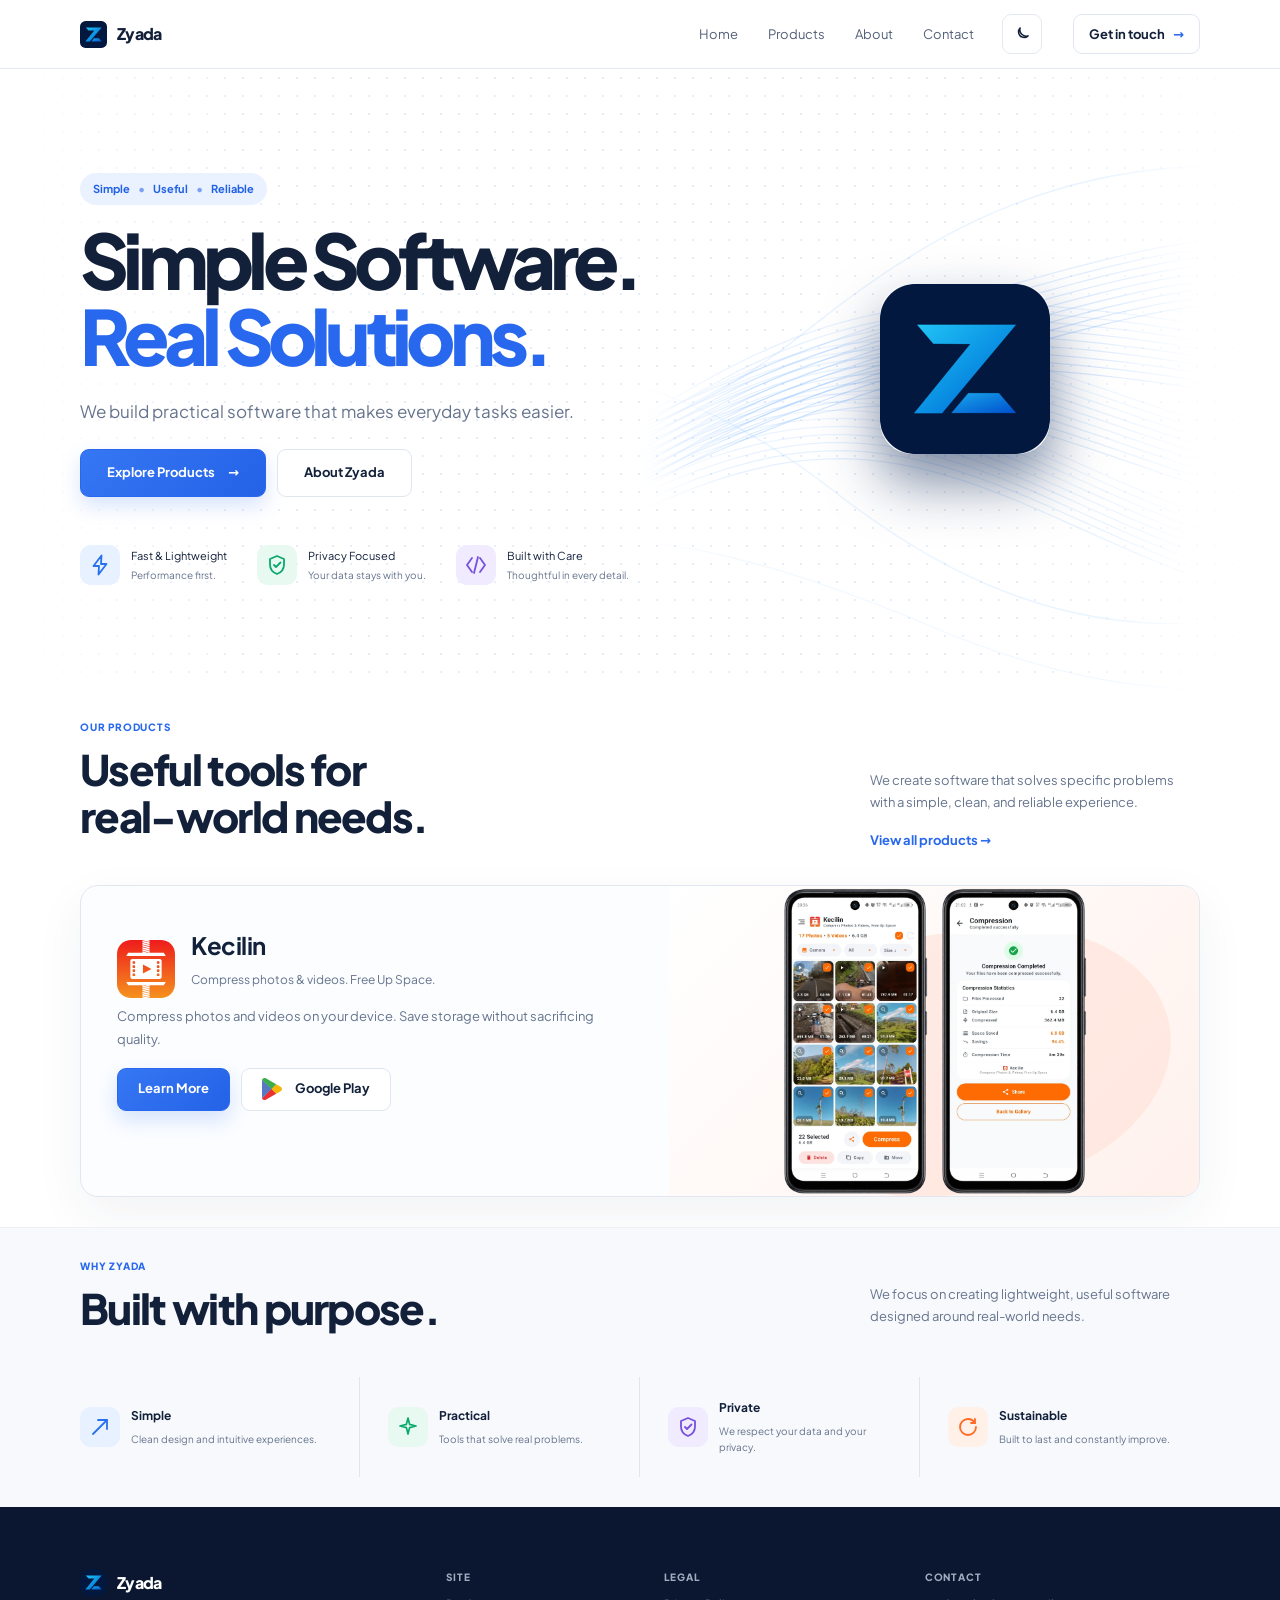
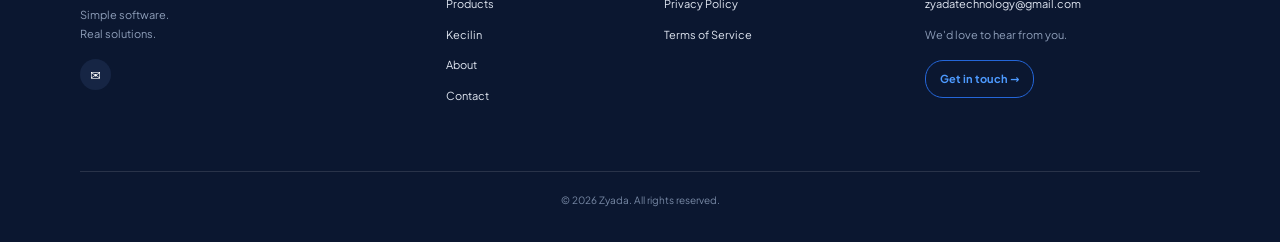
==== commit 6641013c: "Update website" ====
--- a/index.html
+++ b/index.html
@@ -5,38 +5,54 @@
 		<meta name="viewport" content="width=device-width, initial-scale=1" />
 		<meta name="theme-color" content="#2f6fed" />
 		<meta name="generator" content="SvelteKit" />
+		<script>
+			(function () {
+				try {
+					var stored = localStorage.getItem('zyada-theme');
+					var dark = stored ? stored === 'dark' : window.matchMedia('(prefers-color-scheme: dark)').matches;
+					var meta = document.querySelector('meta[name="theme-color"]');
+					if (dark) {
+						document.documentElement.classList.add('dark');
+						if (meta) meta.setAttribute('content', '#0a101d');
+					}
+				} catch (e) {}
+			})();
+		</script>
 		<link rel="icon" href="/favicon.svg" type="image/svg+xml" />
 		<link rel="apple-touch-icon" href="/favicon.svg" />
-		<link href="./_app/immutable/entry/start.b11rDi2V.js" rel="modulepreload">
-		<link href="./_app/immutable/chunks/DfNotLhF.js" rel="modulepreload">
-		<link href="./_app/immutable/chunks/CDNSxfFY.js" rel="modulepreload">
-		<link href="./_app/immutable/entry/app.DyW2UI2x.js" rel="modulepreload">
+		<link href="./_app/immutable/entry/start.DXdCenL-.js" rel="modulepreload">
+		<link href="./_app/immutable/chunks/Cgw4S2gm.js" rel="modulepreload">
+		<link href="./_app/immutable/chunks/IZYiDmDV.js" rel="modulepreload">
+		<link href="./_app/immutable/entry/app.Dip_GbK9.js" rel="modulepreload">
 		<link href="./_app/immutable/chunks/xihTtKlq.js" rel="modulepreload">
-		<link href="./_app/immutable/nodes/0.bjjKE4bY.js" rel="modulepreload">
-		<link href="./_app/immutable/chunks/Ch2CFpVa.js" rel="modulepreload">
+		<link href="./_app/immutable/nodes/0.ChnDx_NO.js" rel="modulepreload">
+		<link href="./_app/immutable/chunks/nIWk4FEZ.js" rel="modulepreload">
 		<link href="./_app/immutable/chunks/OliIoSRi.js" rel="modulepreload">
-		<link href="./_app/immutable/nodes/2.CFIkvhlT.js" rel="modulepreload">
-		<link href="./_app/immutable/chunks/Bg3A8lJN.js" rel="modulepreload">
-		<link href="./_app/immutable/chunks/pPpAgNqr.js" rel="modulepreload">
+		<link href="./_app/immutable/nodes/2.CBj5iswy.js" rel="modulepreload">
+		<link href="./_app/immutable/chunks/4GoXXi2x.js" rel="modulepreload">
+		<link href="./_app/immutable/chunks/Br139SqL.js" rel="modulepreload">
+		<link href="./_app/immutable/chunks/YJD3oSet.js" rel="modulepreload">
 		<!--gsrl61--><meta name="description" content="Zyada builds simple, useful software for everyday life. Official home of Kecilin, the photo and video compression app for Android."/> <link rel="canonical" href="https://zyada.id/"/> <meta property="og:type" content="website"/> <meta property="og:title" content="Zyada"/> <meta property="og:description" content="Zyada builds simple, useful software for everyday life. Official home of Kecilin, the photo and video compression app for Android."/> <meta property="og:url" content="https://zyada.id/"/> <meta property="og:site_name" content="Zyada"/> <meta property="og:image" content="https://zyada.id/images/og-cover.svg"/> <meta name="twitter:card" content="summary_large_image"/> <meta name="twitter:title" content="Zyada"/> <meta name="twitter:description" content="Zyada builds simple, useful software for everyday life. Official home of Kecilin, the photo and video compression app for Android."/> <meta name="twitter:image" content="https://zyada.id/images/og-cover.svg"/> <!--[-1--><!--]--><!----><title>Zyada</title>
-		<link href="./_app/immutable/assets/0.By7A3mY5.css" rel="stylesheet">
-		<link href="./_app/immutable/assets/2.Blgo-2XB.css" rel="stylesheet">
+		<link href="./_app/immutable/assets/0.Bhc6gKkw.css" rel="stylesheet">
+		<link href="./_app/immutable/assets/Dots.DdJ2gnTt.css" rel="stylesheet">
+		<link href="./_app/immutable/assets/2.k_z0HavR.css" rel="stylesheet">
 	</head>
 	<body data-sveltekit-preload-data="hover">
-		<div style="display: contents"><!--[--><!--[0--><!--[--><div class="flex min-h-screen flex-col"><header class="sticky top-0 z-20 border-b border-border bg-white/[0.92] backdrop-blur-[14px]"><nav class="wrap flex h-[68px] max-sm:h-[62px] items-center gap-7"><a class="brand flex items-center gap-2.5 font-extrabold tracking-[-0.04em] hover:filter-none svelte-rfuq4y" href="/" aria-label="Zyada home"><img class="size-[27px] rounded-xs" src="/images/zyada-logo-sm.svg" alt="Zyada logo" width="27" height="27"/> <span class="brand-name">Zyada</span></a> <div class="links ml-auto hidden items-center gap-[30px] max-sm:hidden sm:flex svelte-rfuq4y"><!--[--><a href="/" class="svelte-rfuq4y active">Home</a><a href="/products" class="svelte-rfuq4y">Products</a><a href="/about" class="svelte-rfuq4y">About</a><a href="/contact" class="svelte-rfuq4y">Contact</a><!--]--></div> <a class="navbtn ml-[3px] hidden items-center justify-center gap-2 rounded-sm border border-border-strong px-[15px] py-[9px] text-[13px] font-bold hover:border-primary max-sm:hidden sm:inline-flex svelte-rfuq4y" href="/contact">Get in touch <span class="svelte-rfuq4y">→</span></a> <button class="ml-auto flex size-10 items-center justify-center rounded-sm border border-border bg-transparent text-text hover:text-primary sm:hidden" aria-label="Open menu" aria-expanded="false"><svg width="24" height="24" viewBox="0 0 24 24" fill="none" xmlns="http://www.w3.org/2000/svg" aria-hidden="true"><path d="M3 6H21M9 12H21M3 18H21" stroke="currentColor" stroke-width="2" stroke-linecap="round"></path></svg></button></nav></header> <div class="backdrop fixed inset-0 z-[90] hidden bg-overlay/40 backdrop-blur-[4px] transition-[opacity,visibility] duration-300 max-sm:block opacity-0 invisible svelte-rfuq4y" role="button" tabindex="-1" aria-label="Close menu" aria-hidden="true"></div> <aside class="mobile-menu fixed top-0 right-0 bottom-0 z-[100] hidden w-[min(330px,84vw)] flex-col overflow-y-auto bg-white/[0.72] px-6 pt-[22px] pb-7 shadow-[-18px_0_45px_rgba(10,25,55,0.18)] backdrop-blur-[24px] backdrop-saturate-[1.4] transition-[transform,visibility] duration-300 ease-out max-sm:flex invisible translate-x-[105%] svelte-rfuq4y" inert="" aria-hidden="true"><div class="flex items-center justify-between border-b border-border pb-4 mb-[10px]"><a class="brand flex items-center gap-2 font-extrabold tracking-[-0.04em] hover:filter-none svelte-rfuq4y" href="/" aria-label="Zyada home"><img class="size-[27px] rounded-xs" src="/images/zyada-logo-sm.svg" alt="Zyada logo" width="27" height="27"/> <span class="svelte-rfuq4y">Zyada</span></a> <button class="inline-flex size-10 items-center justify-center rounded-sm bg-black/5 text-text hover:bg-black/10 hover:text-primary" aria-label="Close menu"><svg width="24" height="24" viewBox="0 0 24 24" fill="none" xmlns="http://www.w3.org/2000/svg" aria-hidden="true"><path d="M6 6L18 18M18 6L6 18" stroke="currentColor" stroke-width="2" stroke-linecap="round"></path></svg></button></div> <div class="flex min-h-0 flex-1 flex-col justify-start gap-1"><!--[--><a class="flex min-h-[52px] items-center border-b border-border px-1 py-[10px] text-[17px] font-semibold svelte-rfuq4y active" href="/">Home</a><a class="flex min-h-[52px] items-center border-b border-border px-1 py-[10px] text-[17px] font-semibold svelte-rfuq4y" href="/products">Products</a><a class="flex min-h-[52px] items-center border-b border-border px-1 py-[10px] text-[17px] font-semibold svelte-rfuq4y" href="/about">About</a><a class="flex min-h-[52px] items-center border-b border-border px-1 py-[10px] text-[17px] font-semibold svelte-rfuq4y" href="/contact">Contact</a><!--]--> <a class="mt-1.5 inline-flex items-center justify-center gap-2 rounded-sm bg-primary p-3.5 font-bold text-white svelte-rfuq4y" href="/contact">Get in touch <span class="svelte-rfuq4y">→</span></a></div></aside><!----> <main id="main" class="flex-1"><!--[--><!----> <section class="relative min-h-[620px] overflow-hidden" id="home"><div class="dots absolute inset-0 opacity-40 svelte-1uha8ag" aria-hidden="true"></div> <div class="wrap relative grid min-h-[620px] grid-cols-[1fr_1fr] items-center max-[900px]:grid-cols-1 max-sm:min-h-0"><div class="actions relative z-[2] max-[900px]:order-2 max-[900px]:text-center max-[900px]:pt-0"><div class="inline-flex gap-2 rounded-full bg-primary-soft px-[13px] py-[7px] text-[11px] font-bold text-badge mb-4">Simple <i class="not-italic opacity-55">•</i> Useful <i class="not-italic opacity-55">•</i> Reliable</div> <h1 class="mt-[18px] mb-0 text-[clamp(48px,6vw,76px)] leading-none! tracking-[-0.075em]!">Simple Software.<br/><em class="not-italic text-primary">Real Solutions.</em></h1> <p class="my-[25px] pt-3 pb-2 text-[17px] leading-[1.65] text-text-muted max-[900px]:mx-auto max-sm:text-[15px]">We build practical software that makes everyday tasks easier.</p> <div class="flex flex-wrap items-center gap-[11px] max-[900px]:justify-center max-sm:flex-col"><!--[0--><a class="inline-flex items-center justify-center gap-[13px] min-h-[43px] px-5 border rounded-sm text-[13px] font-bold leading-[1.2] cursor-pointer whitespace-nowrap no-underline transition-[box-shadow,border-color,transform] duration-150 active:translate-y-px hover:no-underline hover:filter-none text-white border-primary shadow-[0_9px_20px_var(--color-shadow-primary)] hover:shadow-[0_12px_26px_var(--color-shadow-primary)] min-h-[48px] px-[26px] text-sm max-sm:w-[min(100%,280px)]" href="/products" style="background:var(--color-gradient-primary)"><!---->Explore Products <span>→</span><!----></a><!--]--><!----> <!--[0--><a class="inline-flex items-center justify-center gap-[13px] min-h-[43px] px-5 border rounded-sm text-[13px] font-bold leading-[1.2] cursor-pointer whitespace-nowrap no-underline transition-[box-shadow,border-color,transform] duration-150 active:translate-y-px hover:no-underline hover:filter-none bg-white text-text border-border-strong hover:border-primary min-h-[48px] px-[26px] text-sm max-sm:w-[min(100%,280px)]" href="/about" style=""><!---->About Zyada<!----></a><!--]--><!----></div> <div class="mt-12 flex gap-[30px] max-[900px]:mt-[35px] max-[900px]:flex-wrap max-[900px]:justify-center max-sm:mx-auto max-sm:w-max max-sm:flex-col max-sm:items-start max-sm:gap-[17px]"><!--[--><div class="flex items-center gap-[11px]"><b class="grid size-10 place-items-center rounded-[11px] font-extrabold bg-blue-bg text-blue svelte-1uha8ag" aria-hidden="true"><!----><svg width="24" height="24" viewBox="0 0 24 24" fill="none" aria-hidden="true"><path d="M13.5 2.5L5.5 13H11L10.5 21.5L18.5 11H13L13.5 2.5Z" stroke="currentColor" stroke-width="1.8" stroke-linejoin="round"/></svg><!----></b> <div><div class="text-left text-[11px] mb-[2px]">Fast &amp; Lightweight</div> <div class="text-left text-[10px] text-text-muted">Performance first.</div></div></div><div class="flex items-center gap-[11px]"><b class="grid size-10 place-items-center rounded-[11px] font-extrabold bg-green-bg text-green svelte-1uha8ag" aria-hidden="true"><!----><svg width="24" height="24" viewBox="0 0 24 24" fill="none" aria-hidden="true"><path d="M12 3L19 6V11.5C19 16.2 16.1 19.5 12 21C7.9 19.5 5 16.2 5 11.5V6L12 3Z" stroke="currentColor" stroke-width="1.8" stroke-linejoin="round"/><path d="M9 12L11 14L15.5 9.5" stroke="currentColor" stroke-width="1.8" stroke-linecap="round" stroke-linejoin="round"/></svg><!----></b> <div><div class="text-left text-[11px] mb-[2px]">Privacy Focused</div> <div class="text-left text-[10px] text-text-muted">Your data stays with you.</div></div></div><div class="flex items-center gap-[11px]"><b class="grid size-10 place-items-center rounded-[11px] font-extrabold bg-purple-bg text-purple svelte-1uha8ag" aria-hidden="true"><!----><svg width="24" height="24" viewBox="0 0 24 24" fill="none" aria-hidden="true"><path d="M8 5L3 12L8 19" stroke="currentColor" stroke-width="1.8" stroke-linecap="round" stroke-linejoin="round"/><path d="M16 5L21 12L16 19" stroke="currentColor" stroke-width="1.8" stroke-linecap="round" stroke-linejoin="round"/><path d="M14 4L10 20" stroke="currentColor" stroke-width="1.8" stroke-linecap="round"/></svg><!----></b> <div><div class="text-left text-[11px] mb-[2px]">Built with Care</div> <div class="text-left text-[10px] text-text-muted">Thoughtful in every detail.</div></div></div><!--]--></div></div> <div class="relative grid h-full min-h-[540px] place-items-center max-[900px]:order-1 max-[900px]:min-h-[330px] max-sm:min-h-[270px]" aria-hidden="true"><img class="flowlines svelte-1uha8ag" src="/images/zyada-flowing-waves(1).svg" alt=""/> <img class="biglogo z-[2] size-[170px] rounded-[32px] max-sm:size-[135px] svelte-1uha8ag" src="/images/logo-zyada.png" alt="" width="170" height="170"/></div></div></section> <section class="section" id="products"><div class="wrap"><div class="section-head"><div><span>OUR PRODUCTS</span> <h2>Useful tools for<br/>real-world needs.</h2></div> <div class="intro"><p>We create software that solves specific problems with a simple, clean, and reliable
-          experience.</p> <a href="/products">View all products →</a></div></div> <article class="grid min-h-[310px] grid-cols-[1fr_0.9fr] overflow-hidden rounded-lg border border-border-card bg-card shadow-md max-[900px]:grid-cols-1"><div class="px-[36px] py-[46px] max-sm:px-[25px] max-sm:py-[32px]"><div class="flex items-center gap-4"><!--[0--><img class="size-[58px] rounded-[14px]" src="/images/kecilin-icon.svg" alt="" width="58" height="58"/><!--]--> <div><h3 class="mb-1 text-2xl">Kecilin</h3> <p class="text-[12px] leading-[1.5] text-text-muted">Compress photos &amp; videos. Free Up Space.</p></div></div> <p class="my-7 text-[13px] leading-[1.8] text-text-muted">Compress photos and videos on your device. Save storage without sacrificing quality.</p> <div class="flex flex-wrap gap-[11px] max-sm:flex-col"><!--[0--><a class="inline-flex items-center justify-center gap-[13px] min-h-[43px] px-5 border rounded-sm text-[13px] font-bold leading-[1.2] cursor-pointer whitespace-nowrap no-underline transition-[box-shadow,border-color,transform] duration-150 active:translate-y-px hover:no-underline hover:filter-none text-white border-primary shadow-[0_9px_20px_var(--color-shadow-primary)] hover:shadow-[0_12px_26px_var(--color-shadow-primary)]  max-sm:w-[min(100%,280px)]" href="/products/kecilin" style="background:var(--color-gradient-primary)"><!---->Learn More<!----></a><!--]--><!----> <!--[0--><a class="inline-flex items-center justify-center gap-[13px] min-h-[43px] px-5 border rounded-sm text-[13px] font-bold leading-[1.2] cursor-pointer whitespace-nowrap no-underline transition-[box-shadow,border-color,transform] duration-150 active:translate-y-px hover:no-underline hover:filter-none bg-white text-text border-border-strong hover:border-primary  max-sm:w-[min(100%,280px)]" href="https://play.google.com/store/apps/details?id=com.zyada.kecilin" style="" target="_blank" rel="noopener noreferrer"><img class="size-5" src="/images/google-play-color.svg" alt="" aria-hidden="true"/> Google Play<!----></a><!--]--><!----></div></div> <div class="product-art relative flex items-center justify-center gap-2 svelte-1uha8ag"><img class="relative z-[2] w-auto rounded-[20px] object-contain max-h-[310px] max-sm:max-h-[265px]" src="/images/phone-mock-1.webp" alt="Kecilin app screenshot" width="250" height="375" loading="lazy"/> <img class="relative z-[2] w-auto rounded-[20px] object-contain max-h-[310px] max-sm:max-h-[265px]" src="/images/phone-mock-2.webp" alt="Kecilin app screenshot" width="250" height="375" loading="lazy"/></div></article></div></section> <section class="section bg-surface border-t border-border-section" id="about"><div class="wrap"><div class="section-head"><div><span>WHY ZYADA</span> <h2>Built with purpose.</h2></div> <p class="intro m-0">We focus on creating lightweight, useful software designed around real-world needs.</p></div> <div class="grid grid-cols-4 max-[900px]:grid-cols-2 max-[900px]:gap-y-7 max-sm:grid-cols-1"><!--[--><div class="flex min-h-[100px] items-center gap-[11px] border-r border-border-strong px-7 first:pl-0 last:border-r-0 last:pr-0 max-[900px]:[&amp;:nth-child(2)]:border-r-0 max-sm:border-r-0 max-sm:border-b max-sm:px-0 max-sm:pb-[22px] max-sm:last:border-b-0"><b class="grid size-10 shrink-0 place-items-center rounded-[11px] font-extrabold bg-blue-bg text-blue svelte-1uha8ag" aria-hidden="true"><!----><svg width="24" height="24" viewBox="0 0 24 24" fill="none" aria-hidden="true"><path d="M5 19L19 5" stroke="currentColor" stroke-width="1.8" stroke-linecap="round"/><path d="M10 5H19V14" stroke="currentColor" stroke-width="1.8" stroke-linecap="round" stroke-linejoin="round"/></svg><!----></b> <span><strong class="block text-xs mb-[7px]">Simple</strong> <small class="block text-[10px] leading-[1.6] text-text-muted">Clean design and intuitive experiences.</small></span></div><div class="flex min-h-[100px] items-center gap-[11px] border-r border-border-strong px-7 first:pl-0 last:border-r-0 last:pr-0 max-[900px]:[&amp;:nth-child(2)]:border-r-0 max-sm:border-r-0 max-sm:border-b max-sm:px-0 max-sm:pb-[22px] max-sm:last:border-b-0"><b class="grid size-10 shrink-0 place-items-center rounded-[11px] font-extrabold bg-green-bg text-green svelte-1uha8ag" aria-hidden="true"><!----><svg width="24" height="24" viewBox="0 0 24 24" fill="none" aria-hidden="true"><path d="M12 3L13.6 9.4L20 11L13.6 12.6L12 19L10.4 12.6L4 11L10.4 9.4L12 3Z" stroke="currentColor" stroke-width="1.7" stroke-linejoin="round"/></svg><!----></b> <span><strong class="block text-xs mb-[7px]">Practical</strong> <small class="block text-[10px] leading-[1.6] text-text-muted">Tools that solve real problems.</small></span></div><div class="flex min-h-[100px] items-center gap-[11px] border-r border-border-strong px-7 first:pl-0 last:border-r-0 last:pr-0 max-[900px]:[&amp;:nth-child(2)]:border-r-0 max-sm:border-r-0 max-sm:border-b max-sm:px-0 max-sm:pb-[22px] max-sm:last:border-b-0"><b class="grid size-10 shrink-0 place-items-center rounded-[11px] font-extrabold bg-purple-bg text-purple svelte-1uha8ag" aria-hidden="true"><!----><svg width="24" height="24" viewBox="0 0 24 24" fill="none" aria-hidden="true"><path d="M12 3L19 6V11.5C19 16.2 16.1 19.5 12 21C7.9 19.5 5 16.2 5 11.5V6L12 3Z" stroke="currentColor" stroke-width="1.8" stroke-linejoin="round"/><path d="M9 12L11 14L15.5 9.5" stroke="currentColor" stroke-width="1.8" stroke-linecap="round" stroke-linejoin="round"/></svg><!----></b> <span><strong class="block text-xs mb-[7px]">Private</strong> <small class="block text-[10px] leading-[1.6] text-text-muted">We respect your data and your privacy.</small></span></div><div class="flex min-h-[100px] items-center gap-[11px] border-r border-border-strong px-7 first:pl-0 last:border-r-0 last:pr-0 max-[900px]:[&amp;:nth-child(2)]:border-r-0 max-sm:border-r-0 max-sm:border-b max-sm:px-0 max-sm:pb-[22px] max-sm:last:border-b-0"><b class="grid size-10 shrink-0 place-items-center rounded-[11px] font-extrabold bg-orange-bg text-orange svelte-1uha8ag" aria-hidden="true"><!----><svg width="24" height="24" viewBox="0 0 24 24" fill="none" aria-hidden="true"><path d="M20 12C20 16.4 16.4 20 12 20C7.6 20 4 16.4 4 12C4 7.6 7.6 4 12 4C15 4 17.6 5.7 19 8" stroke="currentColor" stroke-width="1.8" stroke-linecap="round"/><path d="M19 4V8H15" stroke="currentColor" stroke-width="1.8" stroke-linecap="round" stroke-linejoin="round"/></svg><!----></b> <span><strong class="block text-xs mb-[7px]">Sustainable</strong> <small class="block text-[10px] leading-[1.6] text-text-muted">Built to last and constantly improve.</small></span></div><!--]--></div></div></section><!--]--><!----></main> <footer class="bg-footer-bg pt-[62px] text-white"><div class="wrap grid grid-cols-[1.4fr_0.7fr_0.9fr_1.3fr] gap-[70px] max-sm:grid-cols-2 max-sm:gap-[42px_30px] max-sm:[&amp;>div:first-child]:col-span-2"><div><a class="footbrand mb-[10px] flex items-center gap-2.5 font-extrabold tracking-[-0.04em] svelte-jz8lnl" href="/"><img class="size-[27px] rounded-md" src="/images/zyada-logo-sm.svg" alt="Zyada logo" width="27" height="27"/> <span class="app-name">Zyada</span></a> <p class="text-[11px] leading-[1.7] text-footer-soft">Simple software.<br/>Real solutions.</p> <div class="flex gap-2"><a class="footsocial grid size-[31px] place-items-center rounded-full bg-footer-icon-bg text-[13px] svelte-jz8lnl" href="mailto:zyadatechnology@gmail.com" aria-label="Email Zyada">✉</a></div></div> <div><span class="mb-[10px] block text-[10px] font-extrabold tracking-[0.08em] text-footer-muted">SITE</span> <!--[--><a class="footsite mb-[13px] block text-[11px] svelte-jz8lnl" href="/products">Products</a><a class="footsite mb-[13px] block text-[11px] svelte-jz8lnl" href="/products/kecilin">Kecilin</a><a class="footsite mb-[13px] block text-[11px] svelte-jz8lnl" href="/about">About</a><a class="footsite mb-[13px] block text-[11px] svelte-jz8lnl" href="/contact">Contact</a><!--]--></div> <div><span class="mb-[10px] block text-[10px] font-extrabold tracking-[0.08em] text-footer-muted">LEGAL</span> <!--[--><a class="footsite mb-[13px] block text-[11px] svelte-jz8lnl" href="/privacy">Privacy Policy</a><a class="footsite mb-[13px] block text-[11px] svelte-jz8lnl" href="/terms">Terms of Service</a><!--]--></div> <div><span class="mb-[10px] block text-[10px] font-extrabold tracking-[0.08em] text-footer-muted">CONTACT</span> <a class="footsite mb-[13px] block text-[11px] svelte-jz8lnl" href="mailto:zyadatechnology@gmail.com">zyadatechnology@gmail.com</a> <p class="text-[11px] leading-[1.7] text-footer-soft">We'd love to hear from you.</p> <a class="footbtn inline-block rounded-lg border border-footer-btn px-[14px] py-[9px] text-[11px] font-bold svelte-jz8lnl" href="mailto:zyadatechnology@gmail.com">Get in touch →</a></div></div> <div class="wrap mt-[54px] mb-[34px] flex items-center justify-center border-t border-white/12 pt-5 text-[10px] text-footer-faint"><span>© 2026 Zyada. All rights reserved.</span></div></footer><!----></div><!--]--><!--]--> <!--[-1--><!--]--><!--]-->
+		<div style="display: contents"><!--[--><!--[0--><!--[--><div class="flex min-h-screen flex-col"><header class="sticky top-0 z-20 border-b border-border bg-white/[0.92] backdrop-blur-[14px] dark:bg-card/85"><nav class="wrap flex h-[68px] max-sm:h-[62px] items-center gap-7"><a class="brand flex items-center gap-2.5 font-extrabold tracking-brand text-text hover:filter-none" href="/" aria-label="Zyada home"><img class="size-[27px] rounded-xs" src="/images/zyada-logo-sm.svg" alt="Zyada logo" width="27" height="27"/> <span class="brand-name">Zyada</span></a> <div class="links ml-auto hidden items-center gap-7.5 max-sm:hidden sm:flex"><!--[--><a href="/" class="text-small hover:text-primary text-primary">Home</a><a href="/products" class="text-small hover:text-primary text-text-soft">Products</a><a href="/about" class="text-small hover:text-primary text-text-soft">About</a><a href="/contact" class="text-small hover:text-primary text-text-soft">Contact</a><!--]--></div> <button class="hidden size-10 items-center justify-center rounded-sm border border-border text-text hover:border-primary hover:text-primary max-sm:hidden sm:inline-flex" aria-label="Switch to dark mode" title="Switch to dark mode"><!--[-1--><svg width="18" height="18" viewBox="0 0 24 24" fill="none" xmlns="http://www.w3.org/2000/svg" aria-hidden="true"><path d="M20 14.5A8.5 8.5 0 0 1 9.5 4a7 7 0 1 0 10.5 10.5Z" stroke="currentColor" stroke-width="2" stroke-linecap="round" stroke-linejoin="round"></path></svg><!--]--></button> <a class="navbtn ml-0.75 hidden items-center justify-center gap-2 rounded-sm border border-border-strong px-3.75 py-2.25 text-small font-bold text-text hover:border-primary max-sm:hidden sm:inline-flex" href="/contact">Get in touch <span class="text-primary">→</span></a> <button class="ml-auto flex size-10 items-center justify-center rounded-sm border border-border bg-transparent text-text hover:text-primary sm:hidden" aria-label="Open menu" aria-expanded="false"><svg width="24" height="24" viewBox="0 0 24 24" fill="none" xmlns="http://www.w3.org/2000/svg" aria-hidden="true"><path d="M3 6H21M9 12H21M3 18H21" stroke="currentColor" stroke-width="2" stroke-linecap="round"></path></svg></button></nav></header> <div class="backdrop fixed inset-0 z-90 hidden bg-overlay/40 backdrop-blur-xs transition-[opacity,visibility] duration-300 max-sm:block opacity-0 invisible" role="button" tabindex="-1" aria-label="Close menu" aria-hidden="true"></div> <aside class="mobile-menu fixed top-0 right-0 bottom-0 z-100 hidden w-[min(330px,84vw)] flex-col overflow-y-auto bg-white/[0.72] px-6 pt-5.5 pb-7 shadow-[-18px_0_45px_rgba(10,25,55,0.18)] backdrop-blur-xl backdrop-saturate-[1.4] transition-[transform,visibility] duration-300 ease-out dark:bg-card/80 max-sm:flex invisible translate-x-[105%]" inert="" aria-hidden="true"><div class="flex items-center justify-between border-b border-border pb-4 mb-2.5"><a class="brand flex items-center gap-2 font-extrabold tracking-brand hover:filter-none" href="/" aria-label="Zyada home"><img class="size-[27px] rounded-xs" src="/images/zyada-logo-sm.svg" alt="Zyada logo" width="27" height="27"/> <span>Zyada</span></a> <div class="flex items-center gap-2"><button class="inline-flex size-10 items-center justify-center rounded-sm bg-black/5 text-text hover:bg-black/10 hover:text-primary dark:bg-white/10 dark:hover:bg-white/15" aria-label="Switch to dark mode"><!--[-1--><svg width="18" height="18" viewBox="0 0 24 24" fill="none" xmlns="http://www.w3.org/2000/svg" aria-hidden="true"><path d="M20 14.5A8.5 8.5 0 0 1 9.5 4a7 7 0 1 0 10.5 10.5Z" stroke="currentColor" stroke-width="2" stroke-linecap="round" stroke-linejoin="round"></path></svg><!--]--></button> <button class="inline-flex size-10 items-center justify-center rounded-sm bg-black/5 text-text hover:bg-black/10 hover:text-primary dark:bg-white/10 dark:hover:bg-white/15" aria-label="Close menu"><svg width="24" height="24" viewBox="0 0 24 24" fill="none" xmlns="http://www.w3.org/2000/svg" aria-hidden="true"><path d="M6 6L18 18M18 6L6 18" stroke="currentColor" stroke-width="2" stroke-linecap="round"></path></svg></button></div></div> <div class="flex min-h-0 flex-1 flex-col justify-start gap-1"><!--[--><a class="flex min-h-[52px] items-center border-b border-border px-1 py-2.5 text-lead font-semibold active" href="/">Home</a><a class="flex min-h-[52px] items-center border-b border-border px-1 py-2.5 text-lead font-semibold" href="/products">Products</a><a class="flex min-h-[52px] items-center border-b border-border px-1 py-2.5 text-lead font-semibold" href="/about">About</a><a class="flex min-h-[52px] items-center border-b border-border px-1 py-2.5 text-lead font-semibold" href="/contact">Contact</a><!--]--> <a class="mt-1.5 inline-flex items-center justify-center gap-2 rounded-sm bg-primary p-3.5 font-bold text-white" href="/contact">Get in touch <span>→</span></a></div></aside><!----> <main id="main" class="flex-1"><!--[--><!----> <section class="relative min-h-[620px] overflow-hidden" id="home"><div class="dots absolute inset-0 opacity-40 bg-[radial-gradient(var(--color-accent-blue)_1px,transparent_1px)] bg-[length:18px_18px] [mask-image:linear-gradient(90deg,transparent,#000_18%,#000_80%,transparent)] svelte-jabc10" aria-hidden="true"></div><!----> <div class="wrap relative grid min-h-[620px] grid-cols-2 items-center max-[900px]:grid-cols-1 max-sm:min-h-0"><div class="actions relative z-2 max-[900px]:order-2 max-[900px]:text-center max-[900px]:pt-0"><div class="inline-flex gap-2 rounded-full bg-primary-soft px-3.25 py-1.75 text-tiny font-bold text-badge mb-4">Simple <i class="not-italic opacity-55">•</i> Useful <i class="not-italic opacity-55">•</i> Reliable</div> <h1 class="mt-4.5 mb-0 text-hero leading-none! tracking-hero!">Simple Software.<br/><em class="not-italic text-primary">Real Solutions.</em></h1> <p class="my-6.25 pt-3 pb-2 text-lead leading-lead text-text-muted max-[900px]:mx-auto max-sm:text-[15px]">We build practical software that makes everyday tasks easier.</p> <div class="flex flex-wrap items-center gap-2.75 max-[900px]:justify-center max-sm:flex-col"><!--[0--><a class="inline-flex items-center justify-center gap-3.25 min-h-[43px] px-5 border rounded-sm text-small font-bold leading-btn cursor-pointer whitespace-nowrap no-underline transition-[box-shadow,border-color,transform] duration-150 active:translate-y-px hover:no-underline hover:filter-none text-white border-primary shadow-[0_9px_20px_var(--color-shadow-primary)] hover:shadow-[0_12px_26px_var(--color-shadow-primary)] min-h-[48px] px-6.5 text-sm max-sm:w-[min(100%,280px)]" href="/products" style="background:var(--color-gradient-primary)"><!---->Explore Products <span>→</span><!----></a><!--]--><!----> <!--[0--><a class="inline-flex items-center justify-center gap-3.25 min-h-[43px] px-5 border rounded-sm text-small font-bold leading-btn cursor-pointer whitespace-nowrap no-underline transition-[box-shadow,border-color,transform] duration-150 active:translate-y-px hover:no-underline hover:filter-none bg-white text-text border-border-strong hover:border-primary dark:bg-card min-h-[48px] px-6.5 text-sm max-sm:w-[min(100%,280px)]" href="/about" style=""><!---->About Zyada<!----></a><!--]--><!----></div> <div class="mt-12 flex gap-7.5 max-[900px]:mt-8.75 max-[900px]:flex-wrap max-[900px]:justify-center max-sm:mx-auto max-sm:w-max max-sm:flex-col max-sm:items-start max-sm:gap-4.25"><!--[--><div class="flex items-center gap-2.75"><b class="grid size-10 place-items-center rounded-md font-extrabold bg-blue-bg text-blue svelte-1uha8ag" aria-hidden="true"><!----><svg width="24" height="24" viewBox="0 0 24 24" fill="none" aria-hidden="true"><path d="M13.5 2.5L5.5 13H11L10.5 21.5L18.5 11H13L13.5 2.5Z" stroke="currentColor" stroke-width="1.8" stroke-linejoin="round"/></svg><!----></b> <div><div class="text-left text-tiny mb-0.5">Fast &amp; Lightweight</div> <div class="text-left text-2xs text-text-muted">Performance first.</div></div></div><div class="flex items-center gap-2.75"><b class="grid size-10 place-items-center rounded-md font-extrabold bg-green-bg text-green svelte-1uha8ag" aria-hidden="true"><!----><svg width="24" height="24" viewBox="0 0 24 24" fill="none" aria-hidden="true"><path d="M12 3L19 6V11.5C19 16.2 16.1 19.5 12 21C7.9 19.5 5 16.2 5 11.5V6L12 3Z" stroke="currentColor" stroke-width="1.8" stroke-linejoin="round"/><path d="M9 12L11 14L15.5 9.5" stroke="currentColor" stroke-width="1.8" stroke-linecap="round" stroke-linejoin="round"/></svg><!----></b> <div><div class="text-left text-tiny mb-0.5">Privacy Focused</div> <div class="text-left text-2xs text-text-muted">Your data stays with you.</div></div></div><div class="flex items-center gap-2.75"><b class="grid size-10 place-items-center rounded-md font-extrabold bg-purple-bg text-purple svelte-1uha8ag" aria-hidden="true"><!----><svg width="24" height="24" viewBox="0 0 24 24" fill="none" aria-hidden="true"><path d="M8 5L3 12L8 19" stroke="currentColor" stroke-width="1.8" stroke-linecap="round" stroke-linejoin="round"/><path d="M16 5L21 12L16 19" stroke="currentColor" stroke-width="1.8" stroke-linecap="round" stroke-linejoin="round"/><path d="M14 4L10 20" stroke="currentColor" stroke-width="1.8" stroke-linecap="round"/></svg><!----></b> <div><div class="text-left text-tiny mb-0.5">Built with Care</div> <div class="text-left text-2xs text-text-muted">Thoughtful in every detail.</div></div></div><!--]--></div></div> <div class="relative grid h-full min-h-[540px] place-items-center max-[900px]:order-1 max-[900px]:min-h-[330px] max-sm:min-h-[270px]" aria-hidden="true"><img class="flowlines svelte-1uha8ag" src="/images/zyada-flowing-waves(1).svg" alt=""/> <img class="biglogo z-2 size-[170px] rounded-hero max-sm:size-[135px] shadow-logo translate-x-[45px] -translate-y-[10px] max-[900px]:translate-x-0 max-[900px]:translate-y-0" src="/images/logo-zyada.png" alt="" width="170" height="170"/></div></div></section> <section class="section" id="products"><div class="wrap"><div class="section-head"><div><span>OUR PRODUCTS</span> <h2>Useful tools for<br/>real-world needs.</h2></div> <div class="intro"><p>We create software that solves specific problems with a simple, clean, and reliable
+          experience.</p> <a href="/products">View all products →</a></div></div> <article class="grid min-h-[310px] grid-cols-[1fr_0.9fr] overflow-hidden rounded-lg border border-border-card bg-card shadow-md max-[900px]:grid-cols-1"><div class="px-9 py-11.5 max-sm:px-6.25 max-sm:py-8"><div class="flex items-center gap-4"><!--[0--><img class="size-[58px] rounded-app" src="/images/kecilin-icon.svg" alt="" width="58" height="58"/><!--]--> <div><h3 class="mb-1 text-2xl">Kecilin</h3> <p class="text-xs leading-normal text-text-muted">Compress photos &amp; videos. Free Up Space.</p></div></div> <p class="my-7 text-small leading-article text-text-muted">Compress photos and videos on your device. Save storage without sacrificing quality.</p> <div class="flex flex-wrap gap-2.75 max-sm:flex-col"><!--[0--><a class="inline-flex items-center justify-center gap-3.25 min-h-[43px] px-5 border rounded-sm text-small font-bold leading-btn cursor-pointer whitespace-nowrap no-underline transition-[box-shadow,border-color,transform] duration-150 active:translate-y-px hover:no-underline hover:filter-none text-white border-primary shadow-[0_9px_20px_var(--color-shadow-primary)] hover:shadow-[0_12px_26px_var(--color-shadow-primary)]  max-sm:w-[min(100%,280px)]" href="/products/kecilin" style="background:var(--color-gradient-primary)"><!---->Learn More<!----></a><!--]--><!----> <!--[0--><a class="inline-flex items-center justify-center gap-3.25 min-h-[43px] px-5 border rounded-sm text-small font-bold leading-btn cursor-pointer whitespace-nowrap no-underline transition-[box-shadow,border-color,transform] duration-150 active:translate-y-px hover:no-underline hover:filter-none bg-white text-text border-border-strong hover:border-primary dark:bg-card  max-sm:w-[min(100%,280px)]" href="https://play.google.com/store/apps/details?id=com.zyada.kecilin" style="" target="_blank" rel="noopener noreferrer"><img class="size-5" src="/images/google-play-color.svg" alt="" aria-hidden="true"/> Google
+            Play<!----></a><!--]--><!----></div></div> <div class="product-art relative flex items-center justify-center gap-2 bg-[linear-gradient(135deg,#fff,#fff1ec)] dark:bg-[linear-gradient(135deg,#0d1524,#161f33)] svelte-1uha8ag"><img class="relative z-2 w-auto rounded-xl object-contain max-h-[310px] max-sm:max-h-[265px]" src="/images/phone-mock-1.webp" alt="Kecilin app screenshot" width="250" height="375" loading="lazy"/> <img class="relative z-2 w-auto rounded-xl object-contain max-h-[310px] max-sm:max-h-[265px]" src="/images/phone-mock-2.webp" alt="Kecilin app screenshot" width="250" height="375" loading="lazy"/></div></article></div></section> <section class="section bg-surface border-t border-border-section" id="about"><div class="wrap"><div class="section-head"><div><span>WHY ZYADA</span> <h2>Built with purpose.</h2></div> <p class="intro m-0">We focus on creating lightweight, useful software designed around real-world needs.</p></div> <div class="grid grid-cols-4 max-[900px]:grid-cols-2 max-[900px]:gap-y-7 max-sm:grid-cols-1"><!--[--><div class="flex min-h-[100px] items-center gap-2.75 border-r border-border-strong px-7 first:pl-0 last:border-r-0 last:pr-0 max-[900px]:[&amp;:nth-child(2)]:border-r-0 max-sm:border-r-0 max-sm:border-b max-sm:px-0 max-sm:pb-5.5 max-sm:last:border-b-0"><b class="grid size-10 shrink-0 place-items-center rounded-md font-extrabold bg-blue-bg text-blue svelte-1uha8ag" aria-hidden="true"><!----><svg width="24" height="24" viewBox="0 0 24 24" fill="none" aria-hidden="true"><path d="M5 19L19 5" stroke="currentColor" stroke-width="1.8" stroke-linecap="round"/><path d="M10 5H19V14" stroke="currentColor" stroke-width="1.8" stroke-linecap="round" stroke-linejoin="round"/></svg><!----></b> <span><strong class="block text-xs mb-1.75">Simple</strong> <small class="block text-2xs leading-comfort text-text-muted">Clean design and intuitive experiences.</small></span></div><div class="flex min-h-[100px] items-center gap-2.75 border-r border-border-strong px-7 first:pl-0 last:border-r-0 last:pr-0 max-[900px]:[&amp;:nth-child(2)]:border-r-0 max-sm:border-r-0 max-sm:border-b max-sm:px-0 max-sm:pb-5.5 max-sm:last:border-b-0"><b class="grid size-10 shrink-0 place-items-center rounded-md font-extrabold bg-green-bg text-green svelte-1uha8ag" aria-hidden="true"><!----><svg width="24" height="24" viewBox="0 0 24 24" fill="none" aria-hidden="true"><path d="M12 3L13.6 9.4L20 11L13.6 12.6L12 19L10.4 12.6L4 11L10.4 9.4L12 3Z" stroke="currentColor" stroke-width="1.7" stroke-linejoin="round"/></svg><!----></b> <span><strong class="block text-xs mb-1.75">Practical</strong> <small class="block text-2xs leading-comfort text-text-muted">Tools that solve real problems.</small></span></div><div class="flex min-h-[100px] items-center gap-2.75 border-r border-border-strong px-7 first:pl-0 last:border-r-0 last:pr-0 max-[900px]:[&amp;:nth-child(2)]:border-r-0 max-sm:border-r-0 max-sm:border-b max-sm:px-0 max-sm:pb-5.5 max-sm:last:border-b-0"><b class="grid size-10 shrink-0 place-items-center rounded-md font-extrabold bg-purple-bg text-purple svelte-1uha8ag" aria-hidden="true"><!----><svg width="24" height="24" viewBox="0 0 24 24" fill="none" aria-hidden="true"><path d="M12 3L19 6V11.5C19 16.2 16.1 19.5 12 21C7.9 19.5 5 16.2 5 11.5V6L12 3Z" stroke="currentColor" stroke-width="1.8" stroke-linejoin="round"/><path d="M9 12L11 14L15.5 9.5" stroke="currentColor" stroke-width="1.8" stroke-linecap="round" stroke-linejoin="round"/></svg><!----></b> <span><strong class="block text-xs mb-1.75">Private</strong> <small class="block text-2xs leading-comfort text-text-muted">We respect your data and your privacy.</small></span></div><div class="flex min-h-[100px] items-center gap-2.75 border-r border-border-strong px-7 first:pl-0 last:border-r-0 last:pr-0 max-[900px]:[&amp;:nth-child(2)]:border-r-0 max-sm:border-r-0 max-sm:border-b max-sm:px-0 max-sm:pb-5.5 max-sm:last:border-b-0"><b class="grid size-10 shrink-0 place-items-center rounded-md font-extrabold bg-orange-bg text-orange svelte-1uha8ag" aria-hidden="true"><!----><svg width="24" height="24" viewBox="0 0 24 24" fill="none" aria-hidden="true"><path d="M20 12C20 16.4 16.4 20 12 20C7.6 20 4 16.4 4 12C4 7.6 7.6 4 12 4C15 4 17.6 5.7 19 8" stroke="currentColor" stroke-width="1.8" stroke-linecap="round"/><path d="M19 4V8H15" stroke="currentColor" stroke-width="1.8" stroke-linecap="round" stroke-linejoin="round"/></svg><!----></b> <span><strong class="block text-xs mb-1.75">Sustainable</strong> <small class="block text-2xs leading-comfort text-text-muted">Built to last and constantly improve.</small></span></div><!--]--></div></div></section><!--]--><!----></main> <footer class="bg-footer-bg pt-15.5 text-white"><div class="wrap grid grid-cols-[1.4fr_0.7fr_0.9fr_1.3fr] gap-17.5 max-sm:grid-cols-2 max-sm:gap-y-10.5 max-sm:gap-x-7.5 max-sm:[&amp;>div:first-child]:col-span-2"><div><a class="footbrand mb-2.5 flex items-center gap-2.5 font-extrabold tracking-brand" href="/"><img class="size-[27px] rounded-md" src="/images/zyada-logo-sm.svg" alt="Zyada logo" width="27" height="27"/> <span class="app-name">Zyada</span></a> <p class="text-tiny leading-body text-footer-soft">Simple software.<br/>Real solutions.</p> <div class="flex gap-2"><a class="footsocial grid size-[31px] place-items-center rounded-full bg-footer-icon-bg text-small" href="mailto:zyadatechnology@gmail.com" aria-label="Email Zyada">✉</a></div></div> <div><span class="mb-2.5 block text-2xs font-extrabold tracking-label text-footer-muted">SITE</span> <!--[--><a class="footsite mb-3.25 block text-tiny text-footer-text" href="/products">Products</a><a class="footsite mb-3.25 block text-tiny text-footer-text" href="/products/kecilin">Kecilin</a><a class="footsite mb-3.25 block text-tiny text-footer-text" href="/about">About</a><a class="footsite mb-3.25 block text-tiny text-footer-text" href="/contact">Contact</a><!--]--></div> <div><span class="mb-2.5 block text-2xs font-extrabold tracking-label text-footer-muted">LEGAL</span> <!--[--><a class="footsite mb-3.25 block text-tiny text-footer-text" href="/privacy">Privacy Policy</a><a class="footsite mb-3.25 block text-tiny text-footer-text" href="/terms">Terms of Service</a><!--]--></div> <div><span class="mb-2.5 block text-2xs font-extrabold tracking-label text-footer-muted">CONTACT</span> <a class="footsite mb-3.25 block text-tiny text-footer-text" href="mailto:zyadatechnology@gmail.com">zyadatechnology@gmail.com</a> <p class="text-tiny leading-body text-footer-soft">We'd love to hear from you.</p> <a class="footbtn inline-block rounded-lg border border-footer-btn px-3.5 py-2.25 text-tiny font-bold text-footer-btn-text" href="mailto:zyadatechnology@gmail.com">Get in touch →</a></div></div> <div class="wrap mt-13.5 mb-8.5 flex items-center justify-center border-t border-white/12 pt-5 text-2xs text-footer-faint"><span>© 2026 Zyada. All rights reserved.</span></div></footer><!----></div><!--]--><!--]--> <!--[-1--><!--]--><!--]-->
 			
 			<script>
 				{
-					__sveltekit_192z6wh = {
+					__sveltekit_1vpgi5w = {
 						base: new URL(".", location).pathname.slice(0, -1)
 					};
 
 					const element = document.currentScript.parentElement;
 
 					Promise.all([
-						import("./_app/immutable/entry/start.b11rDi2V.js"),
-						import("./_app/immutable/entry/app.DyW2UI2x.js")
+						import("./_app/immutable/entry/start.DXdCenL-.js"),
+						import("./_app/immutable/entry/app.Dip_GbK9.js")
 					]).then(([kit, app]) => {
 						kit.start(app, element, {
 							node_ids: [0, 2],
--- a/_app/immutable/assets/0.Bhc6gKkw.css
+++ b/_app/immutable/assets/0.Bhc6gKkw.css
@@ -0,0 +1 @@
+@font-face{font-family:Plus Jakarta Sans Variable;font-style:normal;font-display:swap;font-weight:200 800;src:url([data-uri])format("woff2-variations");unicode-range:U+460-52F,U+1C80-1C8A,U+20B4,U+2DE0-2DFF,U+A640-A69F,U+FE2E-FE2F}@font-face{font-family:Plus Jakarta Sans Variable;font-style:normal;font-display:swap;font-weight:200 800;src:url(./plus-jakarta-sans-vietnamese-wght-normal.qRpaaN48.woff2)format("woff2-variations");unicode-range:U+102-103,U+110-111,U+128-129,U+168-169,U+1A0-1A1,U+1AF-1B0,U+300-301,U+303-304,U+308-309,U+323,U+329,U+1EA0-1EF9,U+20AB}@font-face{font-family:Plus Jakarta Sans Variable;font-style:normal;font-display:swap;font-weight:200 800;src:url(./plus-jakarta-sans-latin-ext-wght-normal.DmpS2jIq.woff2)format("woff2-variations");unicode-range:U+100-2BA,U+2BD-2C5,U+2C7-2CC,U+2CE-2D7,U+2DD-2FF,U+304,U+308,U+329,U+1D00-1DBF,U+1E00-1E9F,U+1EF2-1EFF,U+2020,U+20A0-20AB,U+20AD-20C0,U+2113,U+2C60-2C7F,U+A720-A7FF}@font-face{font-family:Plus Jakarta Sans Variable;font-style:normal;font-display:swap;font-weight:200 800;src:url(./plus-jakarta-sans-latin-wght-normal.eXO_dkmS.woff2)format("woff2-variations");unicode-range:U+??,U+131,U+152-153,U+2BB-2BC,U+2C6,U+2DA,U+2DC,U+304,U+308,U+329,U+2000-206F,U+20AC,U+2122,U+2191,U+2193,U+2212,U+2215,U+FEFF,U+FFFD}@layer properties{@supports (((-webkit-hyphens:none)) and (not (margin-trim:inline))) or ((-moz-orient:inline) and (not (color:rgb(from red r g b)))){*,:before,:after,::backdrop{--tw-translate-x:0;--tw-translate-y:0;--tw-translate-z:0;--tw-rotate-x:initial;--tw-rotate-y:initial;--tw-rotate-z:initial;--tw-skew-x:initial;--tw-skew-y:initial;--tw-border-style:solid;--tw-leading:initial;--tw-font-weight:initial;--tw-tracking:initial;--tw-shadow:0 0 #0000;--tw-shadow-color:initial;--tw-shadow-alpha:100%;--tw-inset-shadow:0 0 #0000;--tw-inset-shadow-color:initial;--tw-inset-shadow-alpha:100%;--tw-ring-color:initial;--tw-ring-shadow:0 0 #0000;--tw-inset-ring-color:initial;--tw-inset-ring-shadow:0 0 #0000;--tw-ring-inset:initial;--tw-ring-offset-width:0px;--tw-ring-offset-color:#fff;--tw-ring-offset-shadow:0 0 #0000;--tw-backdrop-blur:initial;--tw-backdrop-brightness:initial;--tw-backdrop-contrast:initial;--tw-backdrop-grayscale:initial;--tw-backdrop-hue-rotate:initial;--tw-backdrop-invert:initial;--tw-backdrop-opacity:initial;--tw-backdrop-saturate:initial;--tw-backdrop-sepia:initial;--tw-duration:initial;--tw-ease:initial}}}@layer theme{:root,:host{--font-sans:"Plus Jakarta Sans Variable", "Plus Jakarta Sans", system-ui, "Segoe UI", sans-serif;--font-mono:ui-monospace, SFMono-Regular, Menlo, Monaco, Consolas, "Liberation Mono", "Courier New", monospace;--color-black:#000;--color-white:#fff;--spacing:.25rem;--text-xs:.75rem;--text-xs--line-height:calc(1 / .75);--text-sm:.875rem;--text-sm--line-height:calc(1.25 / .875);--text-base:1rem;--text-base--line-height:calc(1.5 / 1);--text-lg:1.125rem;--text-lg--line-height:calc(1.75 / 1.125);--text-2xl:1.5rem;--text-2xl--line-height:calc(2 / 1.5);--font-weight-semibold:600;--font-weight-bold:700;--font-weight-extrabold:800;--leading-normal:1.5;--radius-xs:.125rem;--radius-sm:9px;--radius-md:11px;--radius-lg:18px;--radius-xl:20px;--ease-out:cubic-bezier(0, 0, .2, 1);--blur-xs:4px;--blur-xl:24px;--default-transition-duration:.15s;--default-transition-timing-function:cubic-bezier(.4, 0, .2, 1);--default-font-family:var(--font-sans);--default-mono-font-family:var(--font-mono);--color-bg:var(--zy-bg);--color-surface:var(--zy-surface);--color-text:var(--zy-text);--color-text-muted:var(--zy-text-muted);--color-text-soft:var(--zy-text-soft);--color-border:var(--zy-border);--color-border-strong:var(--zy-border-strong);--color-primary:#2868ee;--color-primary-soft:var(--zy-primary-soft);--color-accent-blue:var(--zy-accent-blue);--color-badge:var(--zy-badge);--color-card:var(--zy-card);--color-border-card:var(--zy-border-card);--color-border-section:var(--zy-border-section);--color-overlay:#0f192d;--color-blue:var(--zy-blue);--color-blue-bg:var(--zy-blue-bg);--color-green:var(--zy-green);--color-green-bg:var(--zy-green-bg);--color-purple:var(--zy-purple);--color-purple-bg:var(--zy-purple-bg);--color-orange:var(--zy-orange);--color-orange-bg:var(--zy-orange-bg);--color-footer-bg:#0b1730;--color-footer-text:#e1e7f2;--color-footer-muted:#9dacbf;--color-footer-faint:#7889a5;--color-footer-soft:#8f9fba;--color-footer-icon-bg:#162544;--color-footer-btn:#2466d9;--color-footer-btn-text:#4d9aff;--color-play-badge-bg:#0b0d12;--color-play-badge-hover:#1b2030;--color-play-badge-text:#b9c0cf;--radius-app:14px;--radius-hero:32px;--text-2xs:10px;--text-tiny:11px;--text-small:13px;--text-lead:17px;--text-hero:clamp(48px, 6vw, 76px);--text-hero-md:clamp(42px, 6vw, 72px);--text-hero-sm:clamp(1.25rem, 4vw, 1.75rem);--tracking-label:.08em;--tracking-brand:-.04em;--tracking-heading:-.03em;--tracking-sub:-.02em;--tracking-hero:-.075em;--tracking-hero-sm:-.06em;--leading-body:1.7;--leading-article:1.8;--leading-comfort:1.6;--leading-lead:1.65;--leading-btn:1.2;--leading-badge:1.1}}@layer base{*,:after,:before,::backdrop{box-sizing:border-box;border:0 solid;margin:0;padding:0}::file-selector-button{box-sizing:border-box;border:0 solid;margin:0;padding:0}html,:host{-webkit-text-size-adjust:100%;tab-size:4;line-height:1.5;font-family:var(--default-font-family,-apple-system, BlinkMacSystemFont, "Segoe UI", Roboto, "Helvetica Neue", "Noto Sans", Arial, sans-serif, "Apple Color Emoji", "Segoe UI Emoji", "Segoe UI Symbol", "Noto Color Emoji");font-feature-settings:var(--default-font-feature-settings,normal);font-variation-settings:var(--default-font-variation-settings,normal);-webkit-tap-highlight-color:transparent}hr{height:0;color:inherit;border-top-width:1px}abbr:where([title]){-webkit-text-decoration:underline dotted;text-decoration:underline dotted}h1,h2,h3,h4,h5,h6{font-size:inherit;font-weight:inherit}a{color:inherit;-webkit-text-decoration:inherit;-webkit-text-decoration:inherit;-webkit-text-decoration:inherit;-webkit-text-decoration:inherit;text-decoration:inherit}b,strong{font-weight:bolder}code,kbd,samp,pre{font-family:var(--default-mono-font-family,ui-monospace, SFMono-Regular, Menlo, Monaco, Consolas, "Liberation Mono", "Courier New", monospace);font-feature-settings:var(--default-mono-font-feature-settings,normal);font-variation-settings:var(--default-mono-font-variation-settings,normal);font-size:1em}small{font-size:80%}sub,sup{vertical-align:baseline;font-size:75%;line-height:0;position:relative}sub{bottom:-.25em}sup{top:-.5em}table{text-indent:0;border-color:inherit;border-collapse:collapse}:-moz-focusring:where(:not(iframe)){outline:auto}progress{vertical-align:baseline}summary{display:list-item}ol,ul,menu{list-style:none}img,svg,video,canvas,audio,iframe,embed,object{vertical-align:middle;display:block}img,video{max-width:100%;height:auto}button,input,select,optgroup,textarea{font:inherit;font-feature-settings:inherit;font-variation-settings:inherit;letter-spacing:inherit;color:inherit;opacity:1;background-color:#0000;border-radius:0}::file-selector-button{font:inherit;font-feature-settings:inherit;font-variation-settings:inherit;letter-spacing:inherit;color:inherit;opacity:1;background-color:#0000;border-radius:0}:where(select:is([multiple],[size])) optgroup{font-weight:bolder}:where(select:is([multiple],[size])) optgroup option{padding-inline-start:20px}::file-selector-button{margin-inline-end:4px}::placeholder{opacity:1}@supports (not ((-webkit-appearance:-apple-pay-button))) or (contain-intrinsic-size:1px){::placeholder{color:currentColor}@supports (color:color-mix(in lab, red, red)){::placeholder{color:color-mix(in oklab, currentcolor 50%, transparent)}}}textarea{resize:vertical}::-webkit-search-decoration{-webkit-appearance:none}::-webkit-date-and-time-value{min-height:1lh;text-align:inherit}::-webkit-datetime-edit{display:inline-flex}::-webkit-datetime-edit-fields-wrapper{padding:0}::-webkit-datetime-edit{padding-block:0}::-webkit-datetime-edit-year-field{padding-block:0}::-webkit-datetime-edit-month-field{padding-block:0}::-webkit-datetime-edit-day-field{padding-block:0}::-webkit-datetime-edit-hour-field{padding-block:0}::-webkit-datetime-edit-minute-field{padding-block:0}::-webkit-datetime-edit-second-field{padding-block:0}::-webkit-datetime-edit-millisecond-field{padding-block:0}::-webkit-datetime-edit-meridiem-field{padding-block:0}::-webkit-calendar-picker-indicator{line-height:1}:-moz-ui-invalid{box-shadow:none}button,input:where([type=button],[type=reset],[type=submit]){appearance:button}::file-selector-button{appearance:button}::-webkit-inner-spin-button{height:auto}::-webkit-outer-spin-button{height:auto}[hidden]:where(:not([hidden=until-found])){display:none!important}}@layer components;@layer utilities{.invisible{visibility:hidden}.visible{visibility:visible}.absolute{position:absolute}.fixed{position:fixed}.relative{position:relative}.static{position:static}.sticky{position:sticky}.inset-0{inset:0}.top-0{top:0}.right-0{right:0}.bottom-0{bottom:0}.z-2{z-index:2}.z-20{z-index:20}.z-90{z-index:90}.z-100{z-index:100}.m-0{margin:0}.mx-auto{margin-inline:auto}.my-6\.25{margin-block:calc(var(--spacing) * 6.25)}.my-7{margin-block:calc(var(--spacing) * 7)}.mt-1\.5{margin-top:calc(var(--spacing) * 1.5)}.mt-3{margin-top:calc(var(--spacing) * 3)}.mt-4{margin-top:calc(var(--spacing) * 4)}.mt-4\.5{margin-top:calc(var(--spacing) * 4.5)}.mt-12{margin-top:calc(var(--spacing) * 12)}.mt-13\.5{margin-top:calc(var(--spacing) * 13.5)}.mb-0{margin-bottom:0}.mb-0\.5{margin-bottom:calc(var(--spacing) * .5)}.mb-1{margin-bottom:var(--spacing)}.mb-1\.75{margin-bottom:calc(var(--spacing) * 1.75)}.mb-2{margin-bottom:calc(var(--spacing) * 2)}.mb-2\.5{margin-bottom:calc(var(--spacing) * 2.5)}.mb-3\.25{margin-bottom:calc(var(--spacing) * 3.25)}.mb-4{margin-bottom:calc(var(--spacing) * 4)}.mb-4\.5{margin-bottom:calc(var(--spacing) * 4.5)}.mb-6{margin-bottom:calc(var(--spacing) * 6)}.mb-7{margin-bottom:calc(var(--spacing) * 7)}.mb-8\.5{margin-bottom:calc(var(--spacing) * 8.5)}.mb-12{margin-bottom:calc(var(--spacing) * 12)}.ml-0\.75{margin-left:calc(var(--spacing) * .75)}.ml-auto{margin-left:auto}.block{display:block}.contents{display:contents}.flex{display:flex}.grid{display:grid}.hidden{display:none}.inline-block{display:inline-block}.inline-flex{display:inline-flex}.aspect-\[9\/16\]{aspect-ratio:9/16}.size-5{width:calc(var(--spacing) * 5);height:calc(var(--spacing) * 5)}.size-10{width:calc(var(--spacing) * 10);height:calc(var(--spacing) * 10)}.size-11{width:calc(var(--spacing) * 11);height:calc(var(--spacing) * 11)}.size-\[27px\]{width:27px;height:27px}.size-\[31px\]{width:31px;height:31px}.size-\[58px\]{width:58px;height:58px}.size-\[170px\]{width:170px;height:170px}.h-\[68px\]{height:68px}.h-auto{height:auto}.h-full{height:100%}.max-h-\[310px\]{max-height:310px}.min-h-0{min-height:0}.min-h-\[38px\]{min-height:38px}.min-h-\[43px\]{min-height:43px}.min-h-\[48px\]{min-height:48px}.min-h-\[52px\]{min-height:52px}.min-h-\[100px\]{min-height:100px}.min-h-\[310px\]{min-height:310px}.min-h-\[540px\]{min-height:540px}.min-h-\[620px\]{min-height:620px}.min-h-screen{min-height:100vh}.w-\[min\(220px\,35vw\)\]{width:min(220px,35vw)}.w-\[min\(330px\,84vw\)\]{width:min(330px,84vw)}.w-auto{width:auto}.w-full{width:100%}.max-w-\[40rem\]{max-width:40rem}.max-w-\[48rem\]{max-width:48rem}.max-w-\[640px\]{max-width:640px}.max-w-\[720px\]{max-width:720px}.flex-1{flex:1}.shrink-0{flex-shrink:0}.grow{flex-grow:1}.translate-x-0{--tw-translate-x:0px;translate:var(--tw-translate-x) var(--tw-translate-y)}.translate-x-\[45px\]{--tw-translate-x:45px;translate:var(--tw-translate-x) var(--tw-translate-y)}.translate-x-\[105\%\]{--tw-translate-x:105%;translate:var(--tw-translate-x) var(--tw-translate-y)}.-translate-y-\[10px\]{--tw-translate-y:calc(10px * -1);translate:var(--tw-translate-x) var(--tw-translate-y)}.transform{transform:var(--tw-rotate-x,) var(--tw-rotate-y,) var(--tw-rotate-z,) var(--tw-skew-x,) var(--tw-skew-y,)}.cursor-pointer{cursor:pointer}.grid-cols-2{grid-template-columns:repeat(2,minmax(0,1fr))}.grid-cols-4{grid-template-columns:repeat(4,minmax(0,1fr))}.grid-cols-\[1\.4fr_0\.7fr_0\.9fr_1\.3fr\]{grid-template-columns:1.4fr .7fr .9fr 1.3fr}.grid-cols-\[1fr_0\.9fr\]{grid-template-columns:1fr .9fr}.grid-cols-\[1fr_auto\]{grid-template-columns:1fr auto}.grid-cols-\[repeat\(auto-fill\,minmax\(min\(20rem\,100\%\)\,1fr\)\)\]{grid-template-columns:repeat(auto-fill,minmax(min(20rem,100%),1fr))}.grid-cols-\[repeat\(auto-fill\,minmax\(min\(22rem\,100\%\)\,1fr\)\)\]{grid-template-columns:repeat(auto-fill,minmax(min(22rem,100%),1fr))}.grid-cols-\[repeat\(auto-fit\,minmax\(150px\,1fr\)\)\]{grid-template-columns:repeat(auto-fit,minmax(150px,1fr))}.flex-col{flex-direction:column}.flex-wrap{flex-wrap:wrap}.place-items-center{place-items:center}.items-center{align-items:center}.justify-between{justify-content:space-between}.justify-center{justify-content:center}.justify-start{justify-content:flex-start}.gap-1{gap:var(--spacing)}.gap-2{gap:calc(var(--spacing) * 2)}.gap-2\.5{gap:calc(var(--spacing) * 2.5)}.gap-2\.75{gap:calc(var(--spacing) * 2.75)}.gap-3{gap:calc(var(--spacing) * 3)}.gap-3\.25{gap:calc(var(--spacing) * 3.25)}.gap-4{gap:calc(var(--spacing) * 4)}.gap-6{gap:calc(var(--spacing) * 6)}.gap-7{gap:calc(var(--spacing) * 7)}.gap-7\.5{gap:calc(var(--spacing) * 7.5)}.gap-12{gap:calc(var(--spacing) * 12)}.gap-17\.5{gap:calc(var(--spacing) * 17.5)}.gap-\[0\.6rem\]{gap:.6rem}.overflow-hidden{overflow:hidden}.overflow-y-auto{overflow-y:auto}.rounded-\[24\%\]{border-radius:24%}.rounded-app{border-radius:var(--radius-app)}.rounded-full{border-radius:2147483647px}.rounded-hero{border-radius:var(--radius-hero)}.rounded-lg{border-radius:var(--radius-lg)}.rounded-md{border-radius:var(--radius-md)}.rounded-sm{border-radius:var(--radius-sm)}.rounded-xl{border-radius:var(--radius-xl)}.rounded-xs{border-radius:var(--radius-xs)}.border{border-style:var(--tw-border-style);border-width:1px}.border-y{border-block-style:var(--tw-border-style);border-block-width:1px}.border-t{border-top-style:var(--tw-border-style);border-top-width:1px}.border-r{border-right-style:var(--tw-border-style);border-right-width:1px}.border-b{border-bottom-style:var(--tw-border-style);border-bottom-width:1px}.border-border{border-color:var(--color-border)}.border-border-card{border-color:var(--color-border-card)}.border-border-section{border-color:var(--color-border-section)}.border-border-strong{border-color:var(--color-border-strong)}.border-footer-btn{border-color:var(--color-footer-btn)}.border-primary{border-color:var(--color-primary)}.border-transparent{border-color:#0000}.border-white\/12{border-color:#ffffff1f}@supports (color:color-mix(in lab, red, red)){.border-white\/12{border-color:color-mix(in oklab, var(--color-white) 12%, transparent)}}.bg-black\/5{background-color:#0000000d}@supports (color:color-mix(in lab, red, red)){.bg-black\/5{background-color:color-mix(in oklab, var(--color-black) 5%, transparent)}}.bg-blue-bg{background-color:var(--color-blue-bg)}.bg-card{background-color:var(--color-card)}.bg-footer-bg{background-color:var(--color-footer-bg)}.bg-footer-icon-bg{background-color:var(--color-footer-icon-bg)}.bg-green-bg{background-color:var(--color-green-bg)}.bg-orange-bg{background-color:var(--color-orange-bg)}.bg-overlay\/40{background-color:#0f192d66}@supports (color:color-mix(in lab, red, red)){.bg-overlay\/40{background-color:color-mix(in oklab, var(--color-overlay) 40%, transparent)}}.bg-play-badge-bg{background-color:var(--color-play-badge-bg)}.bg-primary{background-color:var(--color-primary)}.bg-primary-soft{background-color:var(--color-primary-soft)}.bg-purple-bg{background-color:var(--color-purple-bg)}.bg-surface{background-color:var(--color-surface)}.bg-transparent{background-color:#0000}.bg-white{background-color:var(--color-white)}.bg-white\/\[0\.72\]{background-color:#ffffffb8}@supports (color:color-mix(in lab, red, red)){.bg-white\/\[0\.72\]{background-color:color-mix(in oklab, var(--color-white) 72%, transparent)}}.bg-white\/\[0\.92\]{background-color:#ffffffeb}@supports (color:color-mix(in lab, red, red)){.bg-white\/\[0\.92\]{background-color:color-mix(in oklab, var(--color-white) 92%, transparent)}}.bg-\[image\:var\(--color-gradient-hero\)\]{background-image:var(--color-gradient-hero)}.bg-\[linear-gradient\(135deg\,\#fff\,\#fff1ec\)\]{background-image:linear-gradient(135deg,#fff,#fff1ec)}.bg-\[linear-gradient\(180deg\,var\(--color-card\)\,\#fff\)\]{background-image:linear-gradient(180deg,var(--color-card),#fff)}.bg-\[radial-gradient\(var\(--color-accent-blue\)_1px\,transparent_1px\)\]{background-image:radial-gradient(var(--color-accent-blue) 1px,transparent 1px)}.\[mask-image\:linear-gradient\(90deg\,transparent\,\#000_18\%\,\#000_80\%\,transparent\)\]{-webkit-mask-image:linear-gradient(90deg,#0000,#000 18% 80%,#0000);mask-image:linear-gradient(90deg,#0000,#000 18% 80%,#0000)}.\[mask-image\:linear-gradient\(90deg\,transparent\,\#000_30\%\,\#000_70\%\,transparent\)\]{-webkit-mask-image:linear-gradient(90deg,#0000,#000 30% 70%,#0000);mask-image:linear-gradient(90deg,#0000,#000 30% 70%,#0000)}.bg-\[length\:18px_18px\]{background-size:18px 18px}.object-contain{object-fit:contain}.object-cover{object-fit:cover}.p-3\.5{padding:calc(var(--spacing) * 3.5)}.p-6{padding:calc(var(--spacing) * 6)}.p-7{padding:calc(var(--spacing) * 7)}.p-12{padding:calc(var(--spacing) * 12)}.px-1{padding-inline:var(--spacing)}.px-3\.5{padding-inline:calc(var(--spacing) * 3.5)}.px-3\.25{padding-inline:calc(var(--spacing) * 3.25)}.px-3\.75{padding-inline:calc(var(--spacing) * 3.75)}.px-4{padding-inline:calc(var(--spacing) * 4)}.px-5{padding-inline:calc(var(--spacing) * 5)}.px-6{padding-inline:calc(var(--spacing) * 6)}.px-6\.5{padding-inline:calc(var(--spacing) * 6.5)}.px-7{padding-inline:calc(var(--spacing) * 7)}.px-9{padding-inline:calc(var(--spacing) * 9)}.px-\[1\.15rem\]{padding-inline:1.15rem}.py-1\.75{padding-block:calc(var(--spacing) * 1.75)}.py-2\.5{padding-block:calc(var(--spacing) * 2.5)}.py-2\.25{padding-block:calc(var(--spacing) * 2.25)}.py-11\.5{padding-block:calc(var(--spacing) * 11.5)}.py-\[0\.55rem\]{padding-block:.55rem}.py-\[clamp\(3\.5rem\,10vw\,6rem\)\]{padding-block:clamp(3.5rem,10vw,6rem)}.pt-3{padding-top:calc(var(--spacing) * 3)}.pt-5{padding-top:calc(var(--spacing) * 5)}.pt-5\.5{padding-top:calc(var(--spacing) * 5.5)}.pt-6{padding-top:calc(var(--spacing) * 6)}.pt-15\.5{padding-top:calc(var(--spacing) * 15.5)}.pt-\[clamp\(3rem\,7vw\,5rem\)\]{padding-top:clamp(3rem,7vw,5rem)}.pt-\[clamp\(3rem\,8vw\,5rem\)\]{padding-top:clamp(3rem,8vw,5rem)}.pb-0{padding-bottom:0}.pb-2{padding-bottom:calc(var(--spacing) * 2)}.pb-4{padding-bottom:calc(var(--spacing) * 4)}.pb-7{padding-bottom:calc(var(--spacing) * 7)}.text-center{text-align:center}.text-left{text-align:left}.text-2xl{font-size:var(--text-2xl);line-height:var(--tw-leading,var(--text-2xl--line-height))}.text-base{font-size:var(--text-base);line-height:var(--tw-leading,var(--text-base--line-height))}.text-lg{font-size:var(--text-lg);line-height:var(--tw-leading,var(--text-lg--line-height))}.text-sm{font-size:var(--text-sm);line-height:var(--tw-leading,var(--text-sm--line-height))}.text-xs{font-size:var(--text-xs);line-height:var(--tw-leading,var(--text-xs--line-height))}.text-2xs{font-size:var(--text-2xs)}.text-\[0\.9rem\]{font-size:.9rem}.text-\[0\.62rem\]{font-size:.62rem}.text-\[1\.1rem\]{font-size:1.1rem}.text-hero{font-size:var(--text-hero)}.text-hero-md{font-size:var(--text-hero-md)}.text-hero-sm{font-size:var(--text-hero-sm)}.text-lead{font-size:var(--text-lead)}.text-small{font-size:var(--text-small)}.text-tiny{font-size:var(--text-tiny)}.leading-article{--tw-leading:var(--leading-article);line-height:var(--leading-article)}.leading-badge{--tw-leading:var(--leading-badge);line-height:var(--leading-badge)}.leading-body{--tw-leading:var(--leading-body);line-height:var(--leading-body)}.leading-btn{--tw-leading:var(--leading-btn);line-height:var(--leading-btn)}.leading-comfort{--tw-leading:var(--leading-comfort);line-height:var(--leading-comfort)}.leading-lead{--tw-leading:var(--leading-lead);line-height:var(--leading-lead)}.leading-none{--tw-leading:1;line-height:1}.leading-none\!{--tw-leading:1!important;line-height:1!important}.leading-normal{--tw-leading:var(--leading-normal);line-height:var(--leading-normal)}.font-bold{--tw-font-weight:var(--font-weight-bold);font-weight:var(--font-weight-bold)}.font-extrabold{--tw-font-weight:var(--font-weight-extrabold);font-weight:var(--font-weight-extrabold)}.font-semibold{--tw-font-weight:var(--font-weight-semibold);font-weight:var(--font-weight-semibold)}.tracking-brand{--tw-tracking:var(--tracking-brand);letter-spacing:var(--tracking-brand)}.tracking-heading{--tw-tracking:var(--tracking-heading);letter-spacing:var(--tracking-heading)}.tracking-hero\!{--tw-tracking:var(--tracking-hero)!important;letter-spacing:var(--tracking-hero)!important}.tracking-hero-sm{--tw-tracking:var(--tracking-hero-sm);letter-spacing:var(--tracking-hero-sm)}.tracking-label{--tw-tracking:var(--tracking-label);letter-spacing:var(--tracking-label)}.tracking-sub{--tw-tracking:var(--tracking-sub);letter-spacing:var(--tracking-sub)}.whitespace-nowrap{white-space:nowrap}.text-badge{color:var(--color-badge)}.text-blue{color:var(--color-blue)}.text-footer-btn-text{color:var(--color-footer-btn-text)}.text-footer-faint{color:var(--color-footer-faint)}.text-footer-muted{color:var(--color-footer-muted)}.text-footer-soft{color:var(--color-footer-soft)}.text-footer-text{color:var(--color-footer-text)}.text-green{color:var(--color-green)}.text-inherit{color:inherit}.text-orange{color:var(--color-orange)}.text-play-badge-text{color:var(--color-play-badge-text)}.text-primary{color:var(--color-primary)}.text-purple{color:var(--color-purple)}.text-text{color:var(--color-text)}.text-text-muted{color:var(--color-text-muted)}.text-text-soft{color:var(--color-text-soft)}.text-white{color:var(--color-white)}.uppercase{text-transform:uppercase}.not-italic{font-style:normal}.no-underline{text-decoration-line:none}.opacity-0{opacity:0}.opacity-40{opacity:.4}.opacity-55{opacity:.55}.opacity-100{opacity:1}.shadow-\[-18px_0_45px_rgba\(10\,25\,55\,0\.18\)\]{--tw-shadow:-18px 0 45px var(--tw-shadow-color,#0a19372e);box-shadow:var(--tw-inset-shadow), var(--tw-inset-ring-shadow), var(--tw-ring-offset-shadow), var(--tw-ring-shadow), var(--tw-shadow)}.shadow-\[0_9px_20px_var\(--color-shadow-primary\)\]{--tw-shadow:0 9px 20px var(--tw-shadow-color,var(--color-shadow-primary));box-shadow:var(--tw-inset-shadow), var(--tw-inset-ring-shadow), var(--tw-ring-offset-shadow), var(--tw-ring-shadow), var(--tw-shadow)}.shadow-\[0_28px_55px_rgba\(17\,56\,117\,0\.22\)\]{--tw-shadow:0 28px 55px var(--tw-shadow-color,#11387538);box-shadow:var(--tw-inset-shadow), var(--tw-inset-ring-shadow), var(--tw-ring-offset-shadow), var(--tw-ring-shadow), var(--tw-shadow)}.shadow-card{--tw-shadow:0 18px 50px var(--tw-shadow-color,#1d365b1f);box-shadow:var(--tw-inset-shadow), var(--tw-inset-ring-shadow), var(--tw-ring-offset-shadow), var(--tw-ring-shadow), var(--tw-shadow)}.shadow-logo{--tw-shadow:var(--zy-shadow-logo);box-shadow:var(--tw-inset-shadow), var(--tw-inset-ring-shadow), var(--tw-ring-offset-shadow), var(--tw-ring-shadow), var(--tw-shadow)}.shadow-md{--tw-shadow:0 18px 50px var(--tw-shadow-color,#1d365b0f);box-shadow:var(--tw-inset-shadow), var(--tw-inset-ring-shadow), var(--tw-ring-offset-shadow), var(--tw-ring-shadow), var(--tw-shadow)}.backdrop-blur-\[14px\]{--tw-backdrop-blur:blur(14px);-webkit-backdrop-filter:var(--tw-backdrop-blur,) var(--tw-backdrop-brightness,) var(--tw-backdrop-contrast,) var(--tw-backdrop-grayscale,) var(--tw-backdrop-hue-rotate,) var(--tw-backdrop-invert,) var(--tw-backdrop-opacity,) var(--tw-backdrop-saturate,) var(--tw-backdrop-sepia,);backdrop-filter:var(--tw-backdrop-blur,) var(--tw-backdrop-brightness,) var(--tw-backdrop-contrast,) var(--tw-backdrop-grayscale,) var(--tw-backdrop-hue-rotate,) var(--tw-backdrop-invert,) var(--tw-backdrop-opacity,) var(--tw-backdrop-saturate,) var(--tw-backdrop-sepia,)}.backdrop-blur-xl{--tw-backdrop-blur:blur(var(--blur-xl));-webkit-backdrop-filter:var(--tw-backdrop-blur,) var(--tw-backdrop-brightness,) var(--tw-backdrop-contrast,) var(--tw-backdrop-grayscale,) var(--tw-backdrop-hue-rotate,) var(--tw-backdrop-invert,) var(--tw-backdrop-opacity,) var(--tw-backdrop-saturate,) var(--tw-backdrop-sepia,);backdrop-filter:var(--tw-backdrop-blur,) var(--tw-backdrop-brightness,) var(--tw-backdrop-contrast,) var(--tw-backdrop-grayscale,) var(--tw-backdrop-hue-rotate,) var(--tw-backdrop-invert,) var(--tw-backdrop-opacity,) var(--tw-backdrop-saturate,) var(--tw-backdrop-sepia,)}.backdrop-blur-xs{--tw-backdrop-blur:blur(var(--blur-xs));-webkit-backdrop-filter:var(--tw-backdrop-blur,) var(--tw-backdrop-brightness,) var(--tw-backdrop-contrast,) var(--tw-backdrop-grayscale,) var(--tw-backdrop-hue-rotate,) var(--tw-backdrop-invert,) var(--tw-backdrop-opacity,) var(--tw-backdrop-saturate,) var(--tw-backdrop-sepia,);backdrop-filter:var(--tw-backdrop-blur,) var(--tw-backdrop-brightness,) var(--tw-backdrop-contrast,) var(--tw-backdrop-grayscale,) var(--tw-backdrop-hue-rotate,) var(--tw-backdrop-invert,) var(--tw-backdrop-opacity,) var(--tw-backdrop-saturate,) var(--tw-backdrop-sepia,)}.backdrop-saturate-\[1\.4\]{--tw-backdrop-saturate:saturate(1.4);-webkit-backdrop-filter:var(--tw-backdrop-blur,) var(--tw-backdrop-brightness,) var(--tw-backdrop-contrast,) var(--tw-backdrop-grayscale,) var(--tw-backdrop-hue-rotate,) var(--tw-backdrop-invert,) var(--tw-backdrop-opacity,) var(--tw-backdrop-saturate,) var(--tw-backdrop-sepia,);backdrop-filter:var(--tw-backdrop-blur,) var(--tw-backdrop-brightness,) var(--tw-backdrop-contrast,) var(--tw-backdrop-grayscale,) var(--tw-backdrop-hue-rotate,) var(--tw-backdrop-invert,) var(--tw-backdrop-opacity,) var(--tw-backdrop-saturate,) var(--tw-backdrop-sepia,)}.transition-\[box-shadow\,border-color\,transform\]{transition-property:box-shadow,border-color,transform;transition-timing-function:var(--tw-ease,var(--default-transition-timing-function));transition-duration:var(--tw-duration,var(--default-transition-duration))}.transition-\[opacity\,visibility\]{transition-property:opacity,visibility;transition-timing-function:var(--tw-ease,var(--default-transition-timing-function));transition-duration:var(--tw-duration,var(--default-transition-duration))}.transition-\[transform\,visibility\]{transition-property:transform,visibility;transition-timing-function:var(--tw-ease,var(--default-transition-timing-function));transition-duration:var(--tw-duration,var(--default-transition-duration))}.transition-colors{transition-property:color,background-color,border-color,outline-color,text-decoration-color,fill,stroke,--tw-gradient-from,--tw-gradient-via,--tw-gradient-to;transition-timing-function:var(--tw-ease,var(--default-transition-timing-function));transition-duration:var(--tw-duration,var(--default-transition-duration))}.duration-150{--tw-duration:.15s;transition-duration:.15s}.duration-300{--tw-duration:.3s;transition-duration:.3s}.ease-out{--tw-ease:var(--ease-out);transition-timing-function:var(--ease-out)}.first\:pl-0:first-child{padding-left:0}.last\:border-r-0:last-child{border-right-style:var(--tw-border-style);border-right-width:0}.last\:pr-0:last-child{padding-right:0}@media (hover:hover){.hover\:border-border-strong:hover{border-color:var(--color-border-strong)}.hover\:border-primary:hover{border-color:var(--color-primary)}.hover\:bg-black\/10:hover{background-color:#0000001a}@supports (color:color-mix(in lab, red, red)){.hover\:bg-black\/10:hover{background-color:color-mix(in oklab, var(--color-black) 10%, transparent)}}.hover\:bg-play-badge-hover:hover{background-color:var(--color-play-badge-hover)}.hover\:text-primary:hover{color:var(--color-primary)}.hover\:no-underline:hover{text-decoration-line:none}.hover\:shadow-\[0_12px_26px_var\(--color-shadow-primary\)\]:hover{--tw-shadow:0 12px 26px var(--tw-shadow-color,var(--color-shadow-primary));box-shadow:var(--tw-inset-shadow), var(--tw-inset-ring-shadow), var(--tw-ring-offset-shadow), var(--tw-ring-shadow), var(--tw-shadow)}.hover\:filter-none:hover{filter:none}}.active\:translate-y-px:active{--tw-translate-y:1px;translate:var(--tw-translate-x) var(--tw-translate-y)}@media not all and (width>=900px){.max-\[900px\]\:order-1{order:1}.max-\[900px\]\:order-2{order:2}.max-\[900px\]\:mx-auto{margin-inline:auto}.max-\[900px\]\:mt-8\.75{margin-top:calc(var(--spacing) * 8.75)}.max-\[900px\]\:min-h-\[330px\]{min-height:330px}.max-\[900px\]\:translate-x-0{--tw-translate-x:0px;translate:var(--tw-translate-x) var(--tw-translate-y)}.max-\[900px\]\:translate-y-0{--tw-translate-y:0px;translate:var(--tw-translate-x) var(--tw-translate-y)}.max-\[900px\]\:grid-cols-1{grid-template-columns:repeat(1,minmax(0,1fr))}.max-\[900px\]\:grid-cols-2{grid-template-columns:repeat(2,minmax(0,1fr))}.max-\[900px\]\:flex-wrap{flex-wrap:wrap}.max-\[900px\]\:justify-center{justify-content:center}.max-\[900px\]\:gap-y-7{row-gap:calc(var(--spacing) * 7)}.max-\[900px\]\:pt-0{padding-top:0}.max-\[900px\]\:text-center{text-align:center}}@media not all and (width>=720px){.max-\[720px\]\:grid-cols-1{grid-template-columns:repeat(1,minmax(0,1fr))}.max-\[720px\]\:justify-center{justify-content:center}.max-\[720px\]\:justify-items-center{justify-items:center}.max-\[720px\]\:text-center{text-align:center}}@media not all and (width>=40rem){.max-sm\:mx-auto{margin-inline:auto}.max-sm\:block{display:block}.max-sm\:flex{display:flex}.max-sm\:hidden{display:none}.max-sm\:size-\[135px\]{width:135px;height:135px}.max-sm\:h-\[62px\]{height:62px}.max-sm\:max-h-\[265px\]{max-height:265px}.max-sm\:min-h-0{min-height:0}.max-sm\:min-h-\[270px\]{min-height:270px}.max-sm\:w-\[min\(100\%\,280px\)\]{width:min(100%,280px)}.max-sm\:w-max{width:max-content}.max-sm\:grid-cols-1{grid-template-columns:repeat(1,minmax(0,1fr))}.max-sm\:grid-cols-2{grid-template-columns:repeat(2,minmax(0,1fr))}.max-sm\:flex-col{flex-direction:column}.max-sm\:items-start{align-items:flex-start}.max-sm\:gap-4\.25{gap:calc(var(--spacing) * 4.25)}.max-sm\:gap-x-7\.5{column-gap:calc(var(--spacing) * 7.5)}.max-sm\:gap-y-10\.5{row-gap:calc(var(--spacing) * 10.5)}.max-sm\:border-r-0{border-right-style:var(--tw-border-style);border-right-width:0}.max-sm\:border-b{border-bottom-style:var(--tw-border-style);border-bottom-width:1px}.max-sm\:p-8{padding:calc(var(--spacing) * 8)}.max-sm\:px-0{padding-inline:0}.max-sm\:px-6{padding-inline:calc(var(--spacing) * 6)}.max-sm\:px-6\.25{padding-inline:calc(var(--spacing) * 6.25)}.max-sm\:py-8{padding-block:calc(var(--spacing) * 8)}.max-sm\:pb-5\.5{padding-bottom:calc(var(--spacing) * 5.5)}.max-sm\:text-\[15px\]{font-size:15px}.max-sm\:last\:border-b-0:last-child{border-bottom-style:var(--tw-border-style);border-bottom-width:0}}@media (width>=40rem){.sm\:flex{display:flex}.sm\:hidden{display:none}.sm\:inline-flex{display:inline-flex}}.dark\:bg-card:where(.dark,.dark *),.dark\:bg-card\/80:where(.dark,.dark *){background-color:var(--color-card)}@supports (color:color-mix(in lab, red, red)){.dark\:bg-card\/80:where(.dark,.dark *){background-color:color-mix(in oklab, var(--color-card) 80%, transparent)}}.dark\:bg-card\/85:where(.dark,.dark *){background-color:var(--color-card)}@supports (color:color-mix(in lab, red, red)){.dark\:bg-card\/85:where(.dark,.dark *){background-color:color-mix(in oklab, var(--color-card) 85%, transparent)}}.dark\:bg-white\/10:where(.dark,.dark *){background-color:#ffffff1a}@supports (color:color-mix(in lab, red, red)){.dark\:bg-white\/10:where(.dark,.dark *){background-color:color-mix(in oklab, var(--color-white) 10%, transparent)}}.dark\:bg-\[linear-gradient\(135deg\,\#0d1524\,\#161f33\)\]:where(.dark,.dark *){background-image:linear-gradient(135deg,#0d1524,#161f33)}.dark\:bg-\[linear-gradient\(180deg\,var\(--color-card\)\,var\(--color-bg\)\)\]:where(.dark,.dark *){background-image:linear-gradient(180deg,var(--color-card),var(--color-bg))}@media (hover:hover){.dark\:hover\:bg-white\/15:where(.dark,.dark *):hover{background-color:#ffffff26}@supports (color:color-mix(in lab, red, red)){.dark\:hover\:bg-white\/15:where(.dark,.dark *):hover{background-color:color-mix(in oklab, var(--color-white) 15%, transparent)}}}.\[\&_svg\]\:size-6 svg{width:calc(var(--spacing) * 6);height:calc(var(--spacing) * 6)}.\[\&_svg\]\:stroke-blue svg{stroke:var(--color-blue)}@media not all and (width>=900px){.max-\[900px\]\:\[\&\:nth-child\(2\)\]\:border-r-0:nth-child(2){border-right-style:var(--tw-border-style);border-right-width:0}}@media not all and (width>=40rem){.max-sm\:\[\&\>div\:first-child\]\:col-span-2>div:first-child{grid-column:span 2/span 2}}}:root{--zy-bg:#fff;--zy-surface:#f7f9fc;--zy-text:#12203a;--zy-text-muted:#66748d;--zy-text-soft:#536078;--zy-border:#e4e9f1;--zy-border-strong:#e0e6ef;--zy-primary-soft:#eaf1ff;--zy-accent-blue:#c4d7f7;--zy-badge:#2162e5;--zy-card:#fbfdff;--zy-border-card:#e1e7f0;--zy-border-section:#edf1f6;--zy-blue:#2871ee;--zy-blue-bg:#e8f1ff;--zy-green:#0aa96b;--zy-green-bg:#e8f9f1;--zy-purple:#7650dc;--zy-purple-bg:#f0ebff;--zy-orange:#ff6a25;--zy-orange-bg:#fff0e8;--zy-shadow-logo:0 28px 55px #0f28558c;--color-gradient-primary:linear-gradient(135deg, #3677f4, #2462e6);--color-gradient-hero:radial-gradient(circle at 78% 35%, #dfeaffab, transparent 34%), linear-gradient(#f8fbff, #fff 78%);--color-shadow-primary:#2868ee2e;--lightningcss-light:initial;--lightningcss-dark: ;color-scheme:light;--font-display:var(--font-sans);--container-max:1120px;--container-pad:max(24px, calc((100vw - 1120px) / 2));--wrap-width:min(1120px, calc(100% - 48px))}:root.dark{--zy-bg:#0a101d;--zy-surface:#101827;--zy-text:#e6ecf5;--zy-text-muted:#93a1b8;--zy-text-soft:#a8b4c8;--zy-border:#1f2a3d;--zy-border-strong:#2a364c;--zy-primary-soft:#12223f;--zy-accent-blue:#1a2a4a;--zy-badge:#5b93f5;--zy-card:#0d1524;--zy-border-card:#1d283b;--zy-border-section:#151f30;--zy-blue:#5b93f5;--zy-blue-bg:#12233f;--zy-green:#34c78a;--zy-green-bg:#0f2b22;--zy-purple:#a085f0;--zy-purple-bg:#241b3d;--zy-orange:#ff8a55;--zy-orange-bg:#331f17;--zy-shadow-logo:0 28px 55px #0009;--color-gradient-hero:radial-gradient(circle at 78% 35%, #38548880, transparent 34%), linear-gradient(#0a101d, #0d1524 78%);--lightningcss-light: ;--lightningcss-dark:initial;color-scheme:dark}html{scroll-behavior:smooth}body{font-family:var(--font-sans);color:var(--color-text);background:var(--color-bg);-webkit-font-smoothing:antialiased;text-rendering:optimizelegibility;margin:0;font-size:16px;line-height:1.6}h1,h2,h3,h4{font-family:var(--font-display);letter-spacing:-.03em;margin:0 0 .75rem;line-height:1.12}h1{letter-spacing:-.055em;font-weight:800}h2{letter-spacing:-.04em;font-weight:800}h3{letter-spacing:-.02em;font-weight:700}p{margin:0 0 1rem}a{text-decoration:none}a:hover{filter:brightness(.98);text-decoration:none}ul,ol{margin:0 0 1rem;padding-left:1.25rem}li{margin-bottom:.4rem}img,svg{max-width:100%;height:auto;display:block}:focus-visible{outline:3px solid var(--color-primary);outline-offset:2px;border-radius:4px}.sr-only{clip:rect(0, 0, 0, 0);white-space:nowrap;border:0;width:1px;height:1px;margin:-1px;padding:0;position:absolute;overflow:hidden}.container{max-width:var(--container-max);padding-inline:var(--container-pad);margin-inline:auto}.wrap{width:min(1120px,100% - 48px);margin-inline:auto}@supports not (width:min(1120px, calc(100% - 48px))){.container{max-width:1120px;padding-inline:24px}}.section{padding:30px 0}.section-alt{background:var(--color-surface);border-top:1px solid var(--color-border)}.muted{color:var(--color-text-muted)}.section-head{justify-content:space-between;align-items:end;gap:50px;margin-bottom:34px;display:flex}.section-head label,.section-head span{color:var(--color-primary);letter-spacing:.08em;margin-bottom:10px;font-size:10px;font-weight:800;display:block}.section-head h2{font-size:clamp(32px,4vw,42px)}.section-head .intro{width:330px;color:var(--color-text-muted);font-size:13px;line-height:1.7}.section-head .intro p{margin:0 0 16px}.section-head .intro a{color:var(--color-primary);font-weight:700}@media (width<=640px){.section{padding:65px 0}.section-head{display:block}.section-head .intro{width:auto;margin-top:20px}}.legal-body{max-width:46rem}.legal-body h2{margin-top:2rem;font-size:1.3rem}.legal-body h3{color:var(--color-text);margin-top:1.5rem;font-size:1.05rem}.legal-body p{color:var(--color-text-muted);line-height:1.8}.legal-body a{color:var(--color-primary);text-underline-offset:3px;text-decoration:underline}.page-head{padding-block:clamp(3rem,7vw,5rem)}.page-head .lead{color:var(--color-text);font-size:clamp(1.125rem,2.5vw,1.375rem);font-weight:500}@property --tw-translate-x{syntax:"*";inherits:false;initial-value:0}@property --tw-translate-y{syntax:"*";inherits:false;initial-value:0}@property --tw-translate-z{syntax:"*";inherits:false;initial-value:0}@property --tw-rotate-x{syntax:"*";inherits:false}@property --tw-rotate-y{syntax:"*";inherits:false}@property --tw-rotate-z{syntax:"*";inherits:false}@property --tw-skew-x{syntax:"*";inherits:false}@property --tw-skew-y{syntax:"*";inherits:false}@property --tw-border-style{syntax:"*";inherits:false;initial-value:solid}@property --tw-leading{syntax:"*";inherits:false}@property --tw-font-weight{syntax:"*";inherits:false}@property --tw-tracking{syntax:"*";inherits:false}@property --tw-shadow{syntax:"*";inherits:false;initial-value:0 0 #0000}@property --tw-shadow-color{syntax:"*";inherits:false}@property --tw-shadow-alpha{syntax:"<percentage>";inherits:false;initial-value:100%}@property --tw-inset-shadow{syntax:"*";inherits:false;initial-value:0 0 #0000}@property --tw-inset-shadow-color{syntax:"*";inherits:false}@property --tw-inset-shadow-alpha{syntax:"<percentage>";inherits:false;initial-value:100%}@property --tw-ring-color{syntax:"*";inherits:false}@property --tw-ring-shadow{syntax:"*";inherits:false;initial-value:0 0 #0000}@property --tw-inset-ring-color{syntax:"*";inherits:false}@property --tw-inset-ring-shadow{syntax:"*";inherits:false;initial-value:0 0 #0000}@property --tw-ring-inset{syntax:"*";inherits:false}@property --tw-ring-offset-width{syntax:"<length>";inherits:false;initial-value:0}@property --tw-ring-offset-color{syntax:"*";inherits:false;initial-value:#fff}@property --tw-ring-offset-shadow{syntax:"*";inherits:false;initial-value:0 0 #0000}@property --tw-backdrop-blur{syntax:"*";inherits:false}@property --tw-backdrop-brightness{syntax:"*";inherits:false}@property --tw-backdrop-contrast{syntax:"*";inherits:false}@property --tw-backdrop-grayscale{syntax:"*";inherits:false}@property --tw-backdrop-hue-rotate{syntax:"*";inherits:false}@property --tw-backdrop-invert{syntax:"*";inherits:false}@property --tw-backdrop-opacity{syntax:"*";inherits:false}@property --tw-backdrop-saturate{syntax:"*";inherits:false}@property --tw-backdrop-sepia{syntax:"*";inherits:false}@property --tw-duration{syntax:"*";inherits:false}@property --tw-ease{syntax:"*";inherits:false}
--- a/_app/immutable/assets/Dots.DdJ2gnTt.css
+++ b/_app/immutable/assets/Dots.DdJ2gnTt.css
@@ -0,0 +1 @@
+.dots.svelte-jabc10{animation:20s linear infinite svelte-jabc10-dots-drift}@keyframes svelte-jabc10-dots-drift{0%{background-position:0 0}to{background-position:72px 0}}@media (prefers-reduced-motion:reduce){.dots.svelte-jabc10{animation:none}}
--- a/_app/immutable/assets/2.k_z0HavR.css
+++ b/_app/immutable/assets/2.k_z0HavR.css
@@ -0,0 +1 @@
+.flowlines.svelte-1uha8ag{object-fit:cover;z-index:1;pointer-events:none;width:120%;height:120%;position:absolute;top:50%;left:50%;transform:translate(-50%,-50%);-webkit-mask-image:linear-gradient(90deg,#0000,#000 18% 82%,#0000);mask-image:linear-gradient(90deg,#0000,#000 18% 82%,#0000)}@media (width<=900px) and (width>=641px){.flowlines.svelte-1uha8ag{transform:translate(-50%,-50%)scale(1.5)}}@media (width<=640px){.flowlines.svelte-1uha8ag{transform:translate(-50%,-50%)scale(2)}}.product-art.svelte-1uha8ag:before{content:"";background:var(--lightningcss-light,#ffe2d899)var(--lightningcss-dark,#ffffff0d);border-radius:42% 58% 60% 40%;width:370px;height:260px;position:absolute;transform:rotate(-9deg)translate(50px,25px)}
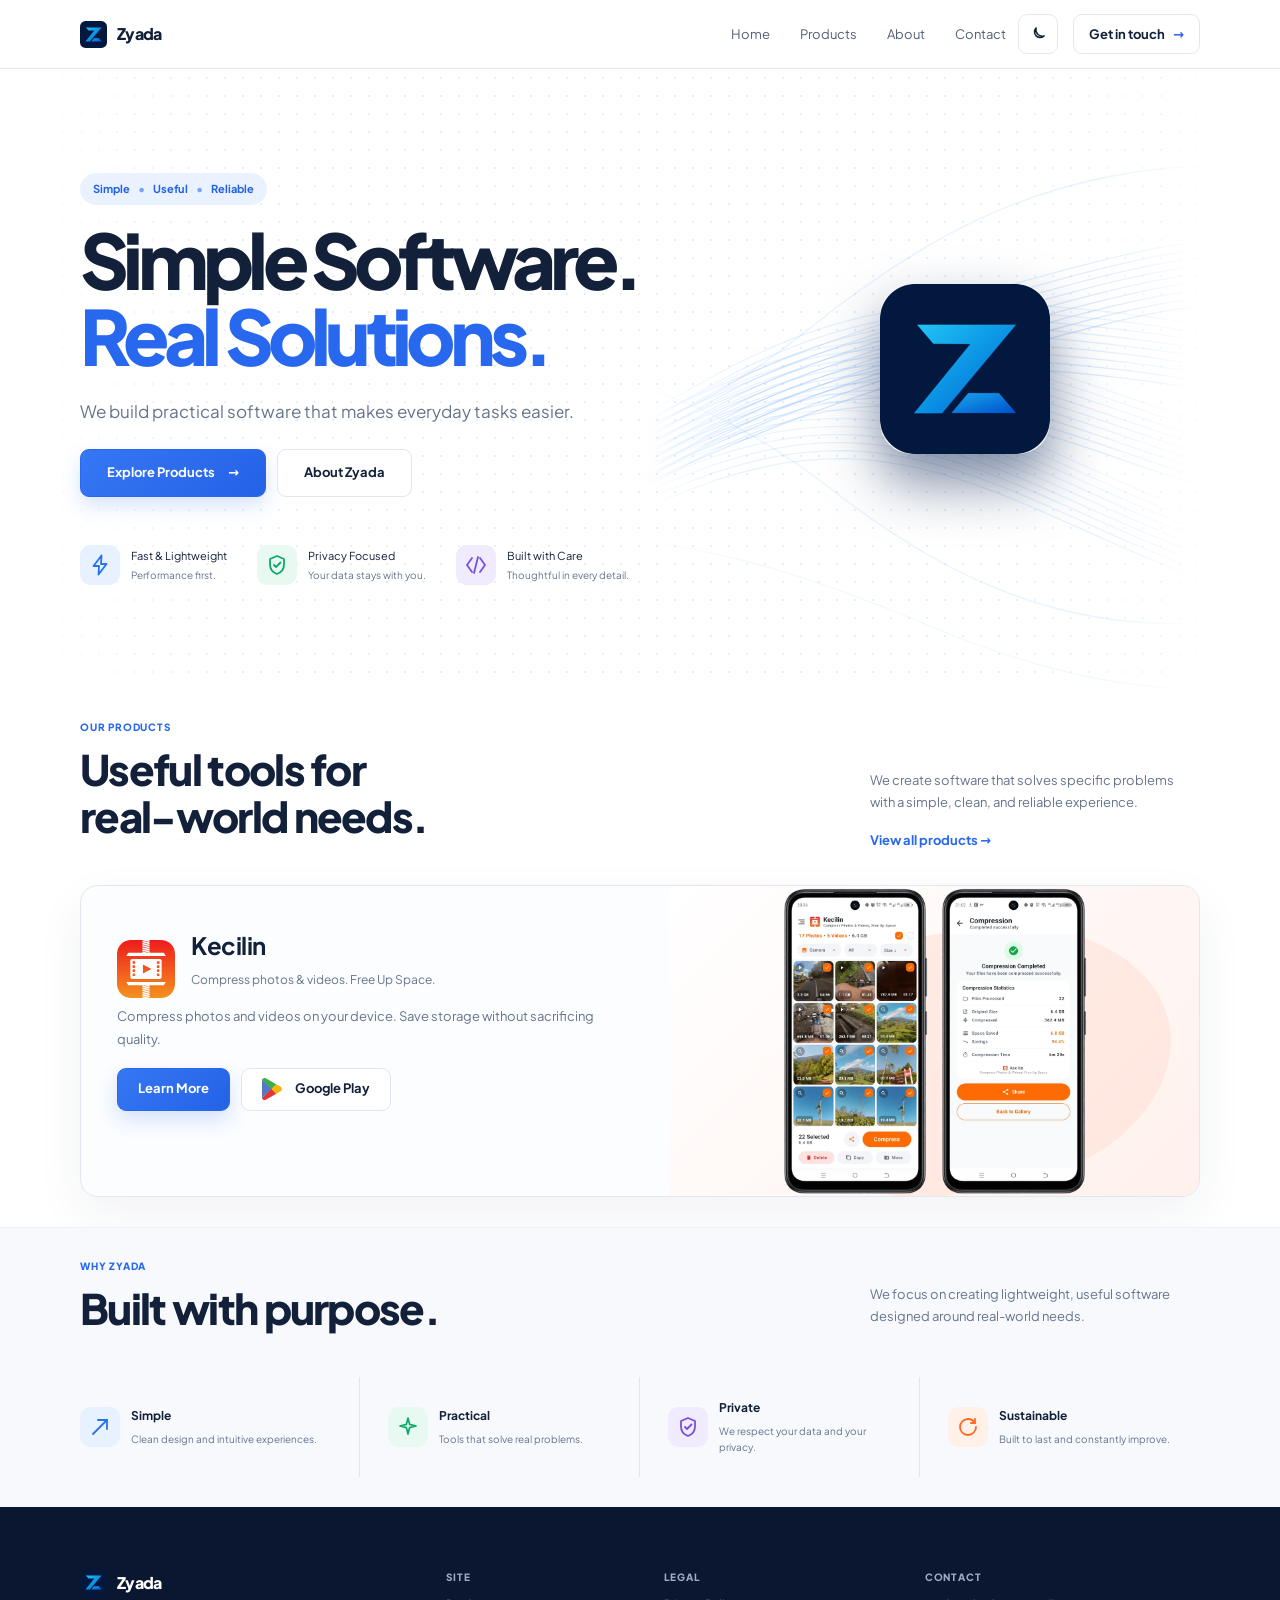
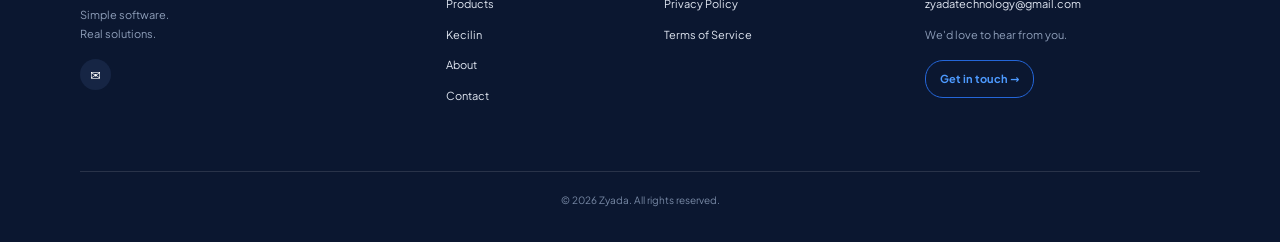
==== commit 3f0c0304: "Update website" ====
--- a/index.html
+++ b/index.html
@@ -9,7 +9,7 @@
 			(function () {
 				try {
 					var stored = localStorage.getItem('zyada-theme');
-					var dark = stored ? stored === 'dark' : window.matchMedia('(prefers-color-scheme: dark)').matches;
+					var dark = stored ? stored === 'dark' : false;
 					var meta = document.querySelector('meta[name="theme-color"]');
 					if (dark) {
 						document.documentElement.classList.add('dark');
@@ -20,39 +20,39 @@
 		</script>
 		<link rel="icon" href="/favicon.svg" type="image/svg+xml" />
 		<link rel="apple-touch-icon" href="/favicon.svg" />
-		<link href="./_app/immutable/entry/start.DXdCenL-.js" rel="modulepreload">
-		<link href="./_app/immutable/chunks/Cgw4S2gm.js" rel="modulepreload">
+		<link href="./_app/immutable/entry/start.DLw3yimK.js" rel="modulepreload">
+		<link href="./_app/immutable/chunks/BuenMIQF.js" rel="modulepreload">
 		<link href="./_app/immutable/chunks/IZYiDmDV.js" rel="modulepreload">
-		<link href="./_app/immutable/entry/app.Dip_GbK9.js" rel="modulepreload">
+		<link href="./_app/immutable/entry/app.CU0iEolU.js" rel="modulepreload">
 		<link href="./_app/immutable/chunks/xihTtKlq.js" rel="modulepreload">
-		<link href="./_app/immutable/nodes/0.ChnDx_NO.js" rel="modulepreload">
-		<link href="./_app/immutable/chunks/nIWk4FEZ.js" rel="modulepreload">
+		<link href="./_app/immutable/nodes/0.DviEFzHY.js" rel="modulepreload">
+		<link href="./_app/immutable/chunks/Y_00jIr3.js" rel="modulepreload">
 		<link href="./_app/immutable/chunks/OliIoSRi.js" rel="modulepreload">
 		<link href="./_app/immutable/nodes/2.CBj5iswy.js" rel="modulepreload">
 		<link href="./_app/immutable/chunks/4GoXXi2x.js" rel="modulepreload">
 		<link href="./_app/immutable/chunks/Br139SqL.js" rel="modulepreload">
 		<link href="./_app/immutable/chunks/YJD3oSet.js" rel="modulepreload">
 		<!--gsrl61--><meta name="description" content="Zyada builds simple, useful software for everyday life. Official home of Kecilin, the photo and video compression app for Android."/> <link rel="canonical" href="https://zyada.id/"/> <meta property="og:type" content="website"/> <meta property="og:title" content="Zyada"/> <meta property="og:description" content="Zyada builds simple, useful software for everyday life. Official home of Kecilin, the photo and video compression app for Android."/> <meta property="og:url" content="https://zyada.id/"/> <meta property="og:site_name" content="Zyada"/> <meta property="og:image" content="https://zyada.id/images/og-cover.svg"/> <meta name="twitter:card" content="summary_large_image"/> <meta name="twitter:title" content="Zyada"/> <meta name="twitter:description" content="Zyada builds simple, useful software for everyday life. Official home of Kecilin, the photo and video compression app for Android."/> <meta name="twitter:image" content="https://zyada.id/images/og-cover.svg"/> <!--[-1--><!--]--><!----><title>Zyada</title>
-		<link href="./_app/immutable/assets/0.Bhc6gKkw.css" rel="stylesheet">
+		<link href="./_app/immutable/assets/0.BEoqXNyz.css" rel="stylesheet">
 		<link href="./_app/immutable/assets/Dots.DdJ2gnTt.css" rel="stylesheet">
 		<link href="./_app/immutable/assets/2.k_z0HavR.css" rel="stylesheet">
 	</head>
 	<body data-sveltekit-preload-data="hover">
-		<div style="display: contents"><!--[--><!--[0--><!--[--><div class="flex min-h-screen flex-col"><header class="sticky top-0 z-20 border-b border-border bg-white/[0.92] backdrop-blur-[14px] dark:bg-card/85"><nav class="wrap flex h-[68px] max-sm:h-[62px] items-center gap-7"><a class="brand flex items-center gap-2.5 font-extrabold tracking-brand text-text hover:filter-none" href="/" aria-label="Zyada home"><img class="size-[27px] rounded-xs" src="/images/zyada-logo-sm.svg" alt="Zyada logo" width="27" height="27"/> <span class="brand-name">Zyada</span></a> <div class="links ml-auto hidden items-center gap-7.5 max-sm:hidden sm:flex"><!--[--><a href="/" class="text-small hover:text-primary text-primary">Home</a><a href="/products" class="text-small hover:text-primary text-text-soft">Products</a><a href="/about" class="text-small hover:text-primary text-text-soft">About</a><a href="/contact" class="text-small hover:text-primary text-text-soft">Contact</a><!--]--></div> <button class="hidden size-10 items-center justify-center rounded-sm border border-border text-text hover:border-primary hover:text-primary max-sm:hidden sm:inline-flex" aria-label="Switch to dark mode" title="Switch to dark mode"><!--[-1--><svg width="18" height="18" viewBox="0 0 24 24" fill="none" xmlns="http://www.w3.org/2000/svg" aria-hidden="true"><path d="M20 14.5A8.5 8.5 0 0 1 9.5 4a7 7 0 1 0 10.5 10.5Z" stroke="currentColor" stroke-width="2" stroke-linecap="round" stroke-linejoin="round"></path></svg><!--]--></button> <a class="navbtn ml-0.75 hidden items-center justify-center gap-2 rounded-sm border border-border-strong px-3.75 py-2.25 text-small font-bold text-text hover:border-primary max-sm:hidden sm:inline-flex" href="/contact">Get in touch <span class="text-primary">→</span></a> <button class="ml-auto flex size-10 items-center justify-center rounded-sm border border-border bg-transparent text-text hover:text-primary sm:hidden" aria-label="Open menu" aria-expanded="false"><svg width="24" height="24" viewBox="0 0 24 24" fill="none" xmlns="http://www.w3.org/2000/svg" aria-hidden="true"><path d="M3 6H21M9 12H21M3 18H21" stroke="currentColor" stroke-width="2" stroke-linecap="round"></path></svg></button></nav></header> <div class="backdrop fixed inset-0 z-90 hidden bg-overlay/40 backdrop-blur-xs transition-[opacity,visibility] duration-300 max-sm:block opacity-0 invisible" role="button" tabindex="-1" aria-label="Close menu" aria-hidden="true"></div> <aside class="mobile-menu fixed top-0 right-0 bottom-0 z-100 hidden w-[min(330px,84vw)] flex-col overflow-y-auto bg-white/[0.72] px-6 pt-5.5 pb-7 shadow-[-18px_0_45px_rgba(10,25,55,0.18)] backdrop-blur-xl backdrop-saturate-[1.4] transition-[transform,visibility] duration-300 ease-out dark:bg-card/80 max-sm:flex invisible translate-x-[105%]" inert="" aria-hidden="true"><div class="flex items-center justify-between border-b border-border pb-4 mb-2.5"><a class="brand flex items-center gap-2 font-extrabold tracking-brand hover:filter-none" href="/" aria-label="Zyada home"><img class="size-[27px] rounded-xs" src="/images/zyada-logo-sm.svg" alt="Zyada logo" width="27" height="27"/> <span>Zyada</span></a> <div class="flex items-center gap-2"><button class="inline-flex size-10 items-center justify-center rounded-sm bg-black/5 text-text hover:bg-black/10 hover:text-primary dark:bg-white/10 dark:hover:bg-white/15" aria-label="Switch to dark mode"><!--[-1--><svg width="18" height="18" viewBox="0 0 24 24" fill="none" xmlns="http://www.w3.org/2000/svg" aria-hidden="true"><path d="M20 14.5A8.5 8.5 0 0 1 9.5 4a7 7 0 1 0 10.5 10.5Z" stroke="currentColor" stroke-width="2" stroke-linecap="round" stroke-linejoin="round"></path></svg><!--]--></button> <button class="inline-flex size-10 items-center justify-center rounded-sm bg-black/5 text-text hover:bg-black/10 hover:text-primary dark:bg-white/10 dark:hover:bg-white/15" aria-label="Close menu"><svg width="24" height="24" viewBox="0 0 24 24" fill="none" xmlns="http://www.w3.org/2000/svg" aria-hidden="true"><path d="M6 6L18 18M18 6L6 18" stroke="currentColor" stroke-width="2" stroke-linecap="round"></path></svg></button></div></div> <div class="flex min-h-0 flex-1 flex-col justify-start gap-1"><!--[--><a class="flex min-h-[52px] items-center border-b border-border px-1 py-2.5 text-lead font-semibold active" href="/">Home</a><a class="flex min-h-[52px] items-center border-b border-border px-1 py-2.5 text-lead font-semibold" href="/products">Products</a><a class="flex min-h-[52px] items-center border-b border-border px-1 py-2.5 text-lead font-semibold" href="/about">About</a><a class="flex min-h-[52px] items-center border-b border-border px-1 py-2.5 text-lead font-semibold" href="/contact">Contact</a><!--]--> <a class="mt-1.5 inline-flex items-center justify-center gap-2 rounded-sm bg-primary p-3.5 font-bold text-white" href="/contact">Get in touch <span>→</span></a></div></aside><!----> <main id="main" class="flex-1"><!--[--><!----> <section class="relative min-h-[620px] overflow-hidden" id="home"><div class="dots absolute inset-0 opacity-40 bg-[radial-gradient(var(--color-accent-blue)_1px,transparent_1px)] bg-[length:18px_18px] [mask-image:linear-gradient(90deg,transparent,#000_18%,#000_80%,transparent)] svelte-jabc10" aria-hidden="true"></div><!----> <div class="wrap relative grid min-h-[620px] grid-cols-2 items-center max-[900px]:grid-cols-1 max-sm:min-h-0"><div class="actions relative z-2 max-[900px]:order-2 max-[900px]:text-center max-[900px]:pt-0"><div class="inline-flex gap-2 rounded-full bg-primary-soft px-3.25 py-1.75 text-tiny font-bold text-badge mb-4">Simple <i class="not-italic opacity-55">•</i> Useful <i class="not-italic opacity-55">•</i> Reliable</div> <h1 class="mt-4.5 mb-0 text-hero leading-none! tracking-hero!">Simple Software.<br/><em class="not-italic text-primary">Real Solutions.</em></h1> <p class="my-6.25 pt-3 pb-2 text-lead leading-lead text-text-muted max-[900px]:mx-auto max-sm:text-[15px]">We build practical software that makes everyday tasks easier.</p> <div class="flex flex-wrap items-center gap-2.75 max-[900px]:justify-center max-sm:flex-col"><!--[0--><a class="inline-flex items-center justify-center gap-3.25 min-h-[43px] px-5 border rounded-sm text-small font-bold leading-btn cursor-pointer whitespace-nowrap no-underline transition-[box-shadow,border-color,transform] duration-150 active:translate-y-px hover:no-underline hover:filter-none text-white border-primary shadow-[0_9px_20px_var(--color-shadow-primary)] hover:shadow-[0_12px_26px_var(--color-shadow-primary)] min-h-[48px] px-6.5 text-sm max-sm:w-[min(100%,280px)]" href="/products" style="background:var(--color-gradient-primary)"><!---->Explore Products <span>→</span><!----></a><!--]--><!----> <!--[0--><a class="inline-flex items-center justify-center gap-3.25 min-h-[43px] px-5 border rounded-sm text-small font-bold leading-btn cursor-pointer whitespace-nowrap no-underline transition-[box-shadow,border-color,transform] duration-150 active:translate-y-px hover:no-underline hover:filter-none bg-white text-text border-border-strong hover:border-primary dark:bg-card min-h-[48px] px-6.5 text-sm max-sm:w-[min(100%,280px)]" href="/about" style=""><!---->About Zyada<!----></a><!--]--><!----></div> <div class="mt-12 flex gap-7.5 max-[900px]:mt-8.75 max-[900px]:flex-wrap max-[900px]:justify-center max-sm:mx-auto max-sm:w-max max-sm:flex-col max-sm:items-start max-sm:gap-4.25"><!--[--><div class="flex items-center gap-2.75"><b class="grid size-10 place-items-center rounded-md font-extrabold bg-blue-bg text-blue svelte-1uha8ag" aria-hidden="true"><!----><svg width="24" height="24" viewBox="0 0 24 24" fill="none" aria-hidden="true"><path d="M13.5 2.5L5.5 13H11L10.5 21.5L18.5 11H13L13.5 2.5Z" stroke="currentColor" stroke-width="1.8" stroke-linejoin="round"/></svg><!----></b> <div><div class="text-left text-tiny mb-0.5">Fast &amp; Lightweight</div> <div class="text-left text-2xs text-text-muted">Performance first.</div></div></div><div class="flex items-center gap-2.75"><b class="grid size-10 place-items-center rounded-md font-extrabold bg-green-bg text-green svelte-1uha8ag" aria-hidden="true"><!----><svg width="24" height="24" viewBox="0 0 24 24" fill="none" aria-hidden="true"><path d="M12 3L19 6V11.5C19 16.2 16.1 19.5 12 21C7.9 19.5 5 16.2 5 11.5V6L12 3Z" stroke="currentColor" stroke-width="1.8" stroke-linejoin="round"/><path d="M9 12L11 14L15.5 9.5" stroke="currentColor" stroke-width="1.8" stroke-linecap="round" stroke-linejoin="round"/></svg><!----></b> <div><div class="text-left text-tiny mb-0.5">Privacy Focused</div> <div class="text-left text-2xs text-text-muted">Your data stays with you.</div></div></div><div class="flex items-center gap-2.75"><b class="grid size-10 place-items-center rounded-md font-extrabold bg-purple-bg text-purple svelte-1uha8ag" aria-hidden="true"><!----><svg width="24" height="24" viewBox="0 0 24 24" fill="none" aria-hidden="true"><path d="M8 5L3 12L8 19" stroke="currentColor" stroke-width="1.8" stroke-linecap="round" stroke-linejoin="round"/><path d="M16 5L21 12L16 19" stroke="currentColor" stroke-width="1.8" stroke-linecap="round" stroke-linejoin="round"/><path d="M14 4L10 20" stroke="currentColor" stroke-width="1.8" stroke-linecap="round"/></svg><!----></b> <div><div class="text-left text-tiny mb-0.5">Built with Care</div> <div class="text-left text-2xs text-text-muted">Thoughtful in every detail.</div></div></div><!--]--></div></div> <div class="relative grid h-full min-h-[540px] place-items-center max-[900px]:order-1 max-[900px]:min-h-[330px] max-sm:min-h-[270px]" aria-hidden="true"><img class="flowlines svelte-1uha8ag" src="/images/zyada-flowing-waves(1).svg" alt=""/> <img class="biglogo z-2 size-[170px] rounded-hero max-sm:size-[135px] shadow-logo translate-x-[45px] -translate-y-[10px] max-[900px]:translate-x-0 max-[900px]:translate-y-0" src="/images/logo-zyada.png" alt="" width="170" height="170"/></div></div></section> <section class="section" id="products"><div class="wrap"><div class="section-head"><div><span>OUR PRODUCTS</span> <h2>Useful tools for<br/>real-world needs.</h2></div> <div class="intro"><p>We create software that solves specific problems with a simple, clean, and reliable
+		<div style="display: contents"><!--[--><!--[0--><!--[--><div class="flex min-h-screen flex-col"><header class="sticky top-0 z-20 border-b border-border bg-white/[0.92] backdrop-blur-[14px] dark:bg-card/85"><nav class="wrap flex h-[68px] max-sm:h-[62px] items-center gap-3"><a class="brand flex items-center gap-2.5 font-extrabold tracking-brand text-text hover:filter-none" href="/" aria-label="Zyada home"><img class="size-[27px] rounded-xs" src="/images/zyada-logo-sm.svg" alt="Zyada logo" width="27" height="27"/> <span class="brand-name">Zyada</span></a> <div class="links ml-auto hidden items-center gap-7.5 max-sm:hidden sm:flex"><!--[--><a href="/" class="text-small hover:text-primary text-primary">Home</a><a href="/products" class="text-small hover:text-primary text-text-soft">Products</a><a href="/about" class="text-small hover:text-primary text-text-soft">About</a><a href="/contact" class="text-small hover:text-primary text-text-soft">Contact</a><!--]--></div> <button class="inline-flex size-10 items-center justify-center rounded-sm border border-border text-text hover:border-primary hover:text-primary max-sm:ml-auto" aria-label="Switch to dark mode" title="Switch to dark mode"><!--[-1--><svg width="18" height="18" viewBox="0 0 24 24" fill="none" xmlns="http://www.w3.org/2000/svg" aria-hidden="true"><path d="M20 14.5A8.5 8.5 0 0 1 9.5 4a7 7 0 1 0 10.5 10.5Z" stroke="currentColor" stroke-width="2" stroke-linecap="round" stroke-linejoin="round"></path></svg><!--]--></button> <a class="navbtn ml-0.75 hidden items-center justify-center gap-2 rounded-sm border border-border-strong px-3.75 py-2.25 text-small font-bold text-text hover:border-primary max-sm:hidden sm:inline-flex" href="/contact">Get in touch <span class="text-primary">→</span></a> <button class="flex size-10 items-center justify-center rounded-sm border border-border bg-transparent text-text hover:text-primary sm:hidden" aria-label="Open menu" aria-expanded="false"><svg width="24" height="24" viewBox="0 0 24 24" fill="none" xmlns="http://www.w3.org/2000/svg" aria-hidden="true"><path d="M3 6H21M9 12H21M3 18H21" stroke="currentColor" stroke-width="2" stroke-linecap="round"></path></svg></button></nav></header> <div class="backdrop fixed inset-0 z-90 hidden bg-overlay/40 backdrop-blur-xs transition-[opacity,visibility] duration-300 max-sm:block opacity-0 invisible" role="button" tabindex="-1" aria-label="Close menu" aria-hidden="true"></div> <aside class="mobile-menu fixed top-0 right-0 bottom-0 z-100 hidden w-[min(330px,84vw)] flex-col overflow-y-auto bg-white/[0.72] px-6 pt-5.5 pb-7 shadow-[-18px_0_45px_rgba(10,25,55,0.18)] backdrop-blur-xl backdrop-saturate-[1.4] transition-[transform,visibility] duration-300 ease-out dark:bg-card/80 max-sm:flex invisible translate-x-[105%]" inert="" aria-hidden="true"><div class="flex items-center justify-between border-b border-border pb-4 mb-2.5"><a class="brand flex items-center gap-2 font-extrabold tracking-brand hover:filter-none" href="/" aria-label="Zyada home"><img class="size-[27px] rounded-xs" src="/images/zyada-logo-sm.svg" alt="Zyada logo" width="27" height="27"/> <span>Zyada</span></a> <button class="inline-flex size-10 items-center justify-center rounded-sm bg-black/5 text-text hover:bg-black/10 hover:text-primary dark:bg-white/10 dark:hover:bg-white/15" aria-label="Close menu"><svg width="24" height="24" viewBox="0 0 24 24" fill="none" xmlns="http://www.w3.org/2000/svg" aria-hidden="true"><path d="M6 6L18 18M18 6L6 18" stroke="currentColor" stroke-width="2" stroke-linecap="round"></path></svg></button></div> <div class="flex min-h-0 flex-1 flex-col justify-start gap-1"><!--[--><a class="flex min-h-[52px] items-center border-b border-border px-1 py-2.5 text-lead font-semibold active" href="/">Home</a><a class="flex min-h-[52px] items-center border-b border-border px-1 py-2.5 text-lead font-semibold" href="/products">Products</a><a class="flex min-h-[52px] items-center border-b border-border px-1 py-2.5 text-lead font-semibold" href="/about">About</a><a class="flex min-h-[52px] items-center border-b border-border px-1 py-2.5 text-lead font-semibold" href="/contact">Contact</a><!--]--> <a class="mt-1.5 inline-flex items-center justify-center gap-2 rounded-sm bg-primary p-3.5 font-bold text-white" href="/contact">Get in touch <span>→</span></a></div></aside><!----> <main id="main" class="flex-1"><!--[--><!----> <section class="relative min-h-[620px] overflow-hidden" id="home"><div class="dots absolute inset-0 opacity-40 bg-[radial-gradient(var(--color-accent-blue)_1px,transparent_1px)] bg-[length:18px_18px] [mask-image:linear-gradient(90deg,transparent,#000_18%,#000_80%,transparent)] svelte-jabc10" aria-hidden="true"></div><!----> <div class="wrap relative grid min-h-[620px] grid-cols-2 items-center max-[900px]:grid-cols-1 max-sm:min-h-0"><div class="actions relative z-2 max-[900px]:order-2 max-[900px]:text-center max-[900px]:pt-0"><div class="inline-flex gap-2 rounded-full bg-primary-soft px-3.25 py-1.75 text-tiny font-bold text-badge mb-4">Simple <i class="not-italic opacity-55">•</i> Useful <i class="not-italic opacity-55">•</i> Reliable</div> <h1 class="mt-4.5 mb-0 text-hero leading-none! tracking-hero!">Simple Software.<br/><em class="not-italic text-primary">Real Solutions.</em></h1> <p class="my-6.25 pt-3 pb-2 text-lead leading-lead text-text-muted max-[900px]:mx-auto max-sm:text-[15px]">We build practical software that makes everyday tasks easier.</p> <div class="flex flex-wrap items-center gap-2.75 max-[900px]:justify-center max-sm:flex-col"><!--[0--><a class="inline-flex items-center justify-center gap-3.25 min-h-[43px] px-5 border rounded-sm text-small font-bold leading-btn cursor-pointer whitespace-nowrap no-underline transition-[box-shadow,border-color,transform] duration-150 active:translate-y-px hover:no-underline hover:filter-none text-white border-primary shadow-[0_9px_20px_var(--color-shadow-primary)] hover:shadow-[0_12px_26px_var(--color-shadow-primary)] min-h-[48px] px-6.5 text-sm max-sm:w-[min(100%,280px)]" href="/products" style="background:var(--color-gradient-primary)"><!---->Explore Products <span>→</span><!----></a><!--]--><!----> <!--[0--><a class="inline-flex items-center justify-center gap-3.25 min-h-[43px] px-5 border rounded-sm text-small font-bold leading-btn cursor-pointer whitespace-nowrap no-underline transition-[box-shadow,border-color,transform] duration-150 active:translate-y-px hover:no-underline hover:filter-none bg-white text-text border-border-strong hover:border-primary dark:bg-card min-h-[48px] px-6.5 text-sm max-sm:w-[min(100%,280px)]" href="/about" style=""><!---->About Zyada<!----></a><!--]--><!----></div> <div class="mt-12 flex gap-7.5 max-[900px]:mt-8.75 max-[900px]:flex-wrap max-[900px]:justify-center max-sm:mx-auto max-sm:w-max max-sm:flex-col max-sm:items-start max-sm:gap-4.25"><!--[--><div class="flex items-center gap-2.75"><b class="grid size-10 place-items-center rounded-md font-extrabold bg-blue-bg text-blue svelte-1uha8ag" aria-hidden="true"><!----><svg width="24" height="24" viewBox="0 0 24 24" fill="none" aria-hidden="true"><path d="M13.5 2.5L5.5 13H11L10.5 21.5L18.5 11H13L13.5 2.5Z" stroke="currentColor" stroke-width="1.8" stroke-linejoin="round"/></svg><!----></b> <div><div class="text-left text-tiny mb-0.5">Fast &amp; Lightweight</div> <div class="text-left text-2xs text-text-muted">Performance first.</div></div></div><div class="flex items-center gap-2.75"><b class="grid size-10 place-items-center rounded-md font-extrabold bg-green-bg text-green svelte-1uha8ag" aria-hidden="true"><!----><svg width="24" height="24" viewBox="0 0 24 24" fill="none" aria-hidden="true"><path d="M12 3L19 6V11.5C19 16.2 16.1 19.5 12 21C7.9 19.5 5 16.2 5 11.5V6L12 3Z" stroke="currentColor" stroke-width="1.8" stroke-linejoin="round"/><path d="M9 12L11 14L15.5 9.5" stroke="currentColor" stroke-width="1.8" stroke-linecap="round" stroke-linejoin="round"/></svg><!----></b> <div><div class="text-left text-tiny mb-0.5">Privacy Focused</div> <div class="text-left text-2xs text-text-muted">Your data stays with you.</div></div></div><div class="flex items-center gap-2.75"><b class="grid size-10 place-items-center rounded-md font-extrabold bg-purple-bg text-purple svelte-1uha8ag" aria-hidden="true"><!----><svg width="24" height="24" viewBox="0 0 24 24" fill="none" aria-hidden="true"><path d="M8 5L3 12L8 19" stroke="currentColor" stroke-width="1.8" stroke-linecap="round" stroke-linejoin="round"/><path d="M16 5L21 12L16 19" stroke="currentColor" stroke-width="1.8" stroke-linecap="round" stroke-linejoin="round"/><path d="M14 4L10 20" stroke="currentColor" stroke-width="1.8" stroke-linecap="round"/></svg><!----></b> <div><div class="text-left text-tiny mb-0.5">Built with Care</div> <div class="text-left text-2xs text-text-muted">Thoughtful in every detail.</div></div></div><!--]--></div></div> <div class="relative grid h-full min-h-[540px] place-items-center max-[900px]:order-1 max-[900px]:min-h-[330px] max-sm:min-h-[270px]" aria-hidden="true"><img class="flowlines svelte-1uha8ag" src="/images/zyada-flowing-waves(1).svg" alt=""/> <img class="biglogo z-2 size-[170px] rounded-hero max-sm:size-[135px] shadow-logo translate-x-[45px] -translate-y-[10px] max-[900px]:translate-x-0 max-[900px]:translate-y-0" src="/images/logo-zyada.png" alt="" width="170" height="170"/></div></div></section> <section class="section" id="products"><div class="wrap"><div class="section-head"><div><span>OUR PRODUCTS</span> <h2>Useful tools for<br/>real-world needs.</h2></div> <div class="intro"><p>We create software that solves specific problems with a simple, clean, and reliable
           experience.</p> <a href="/products">View all products →</a></div></div> <article class="grid min-h-[310px] grid-cols-[1fr_0.9fr] overflow-hidden rounded-lg border border-border-card bg-card shadow-md max-[900px]:grid-cols-1"><div class="px-9 py-11.5 max-sm:px-6.25 max-sm:py-8"><div class="flex items-center gap-4"><!--[0--><img class="size-[58px] rounded-app" src="/images/kecilin-icon.svg" alt="" width="58" height="58"/><!--]--> <div><h3 class="mb-1 text-2xl">Kecilin</h3> <p class="text-xs leading-normal text-text-muted">Compress photos &amp; videos. Free Up Space.</p></div></div> <p class="my-7 text-small leading-article text-text-muted">Compress photos and videos on your device. Save storage without sacrificing quality.</p> <div class="flex flex-wrap gap-2.75 max-sm:flex-col"><!--[0--><a class="inline-flex items-center justify-center gap-3.25 min-h-[43px] px-5 border rounded-sm text-small font-bold leading-btn cursor-pointer whitespace-nowrap no-underline transition-[box-shadow,border-color,transform] duration-150 active:translate-y-px hover:no-underline hover:filter-none text-white border-primary shadow-[0_9px_20px_var(--color-shadow-primary)] hover:shadow-[0_12px_26px_var(--color-shadow-primary)]  max-sm:w-[min(100%,280px)]" href="/products/kecilin" style="background:var(--color-gradient-primary)"><!---->Learn More<!----></a><!--]--><!----> <!--[0--><a class="inline-flex items-center justify-center gap-3.25 min-h-[43px] px-5 border rounded-sm text-small font-bold leading-btn cursor-pointer whitespace-nowrap no-underline transition-[box-shadow,border-color,transform] duration-150 active:translate-y-px hover:no-underline hover:filter-none bg-white text-text border-border-strong hover:border-primary dark:bg-card  max-sm:w-[min(100%,280px)]" href="https://play.google.com/store/apps/details?id=com.zyada.kecilin" style="" target="_blank" rel="noopener noreferrer"><img class="size-5" src="/images/google-play-color.svg" alt="" aria-hidden="true"/> Google
             Play<!----></a><!--]--><!----></div></div> <div class="product-art relative flex items-center justify-center gap-2 bg-[linear-gradient(135deg,#fff,#fff1ec)] dark:bg-[linear-gradient(135deg,#0d1524,#161f33)] svelte-1uha8ag"><img class="relative z-2 w-auto rounded-xl object-contain max-h-[310px] max-sm:max-h-[265px]" src="/images/phone-mock-1.webp" alt="Kecilin app screenshot" width="250" height="375" loading="lazy"/> <img class="relative z-2 w-auto rounded-xl object-contain max-h-[310px] max-sm:max-h-[265px]" src="/images/phone-mock-2.webp" alt="Kecilin app screenshot" width="250" height="375" loading="lazy"/></div></article></div></section> <section class="section bg-surface border-t border-border-section" id="about"><div class="wrap"><div class="section-head"><div><span>WHY ZYADA</span> <h2>Built with purpose.</h2></div> <p class="intro m-0">We focus on creating lightweight, useful software designed around real-world needs.</p></div> <div class="grid grid-cols-4 max-[900px]:grid-cols-2 max-[900px]:gap-y-7 max-sm:grid-cols-1"><!--[--><div class="flex min-h-[100px] items-center gap-2.75 border-r border-border-strong px-7 first:pl-0 last:border-r-0 last:pr-0 max-[900px]:[&amp;:nth-child(2)]:border-r-0 max-sm:border-r-0 max-sm:border-b max-sm:px-0 max-sm:pb-5.5 max-sm:last:border-b-0"><b class="grid size-10 shrink-0 place-items-center rounded-md font-extrabold bg-blue-bg text-blue svelte-1uha8ag" aria-hidden="true"><!----><svg width="24" height="24" viewBox="0 0 24 24" fill="none" aria-hidden="true"><path d="M5 19L19 5" stroke="currentColor" stroke-width="1.8" stroke-linecap="round"/><path d="M10 5H19V14" stroke="currentColor" stroke-width="1.8" stroke-linecap="round" stroke-linejoin="round"/></svg><!----></b> <span><strong class="block text-xs mb-1.75">Simple</strong> <small class="block text-2xs leading-comfort text-text-muted">Clean design and intuitive experiences.</small></span></div><div class="flex min-h-[100px] items-center gap-2.75 border-r border-border-strong px-7 first:pl-0 last:border-r-0 last:pr-0 max-[900px]:[&amp;:nth-child(2)]:border-r-0 max-sm:border-r-0 max-sm:border-b max-sm:px-0 max-sm:pb-5.5 max-sm:last:border-b-0"><b class="grid size-10 shrink-0 place-items-center rounded-md font-extrabold bg-green-bg text-green svelte-1uha8ag" aria-hidden="true"><!----><svg width="24" height="24" viewBox="0 0 24 24" fill="none" aria-hidden="true"><path d="M12 3L13.6 9.4L20 11L13.6 12.6L12 19L10.4 12.6L4 11L10.4 9.4L12 3Z" stroke="currentColor" stroke-width="1.7" stroke-linejoin="round"/></svg><!----></b> <span><strong class="block text-xs mb-1.75">Practical</strong> <small class="block text-2xs leading-comfort text-text-muted">Tools that solve real problems.</small></span></div><div class="flex min-h-[100px] items-center gap-2.75 border-r border-border-strong px-7 first:pl-0 last:border-r-0 last:pr-0 max-[900px]:[&amp;:nth-child(2)]:border-r-0 max-sm:border-r-0 max-sm:border-b max-sm:px-0 max-sm:pb-5.5 max-sm:last:border-b-0"><b class="grid size-10 shrink-0 place-items-center rounded-md font-extrabold bg-purple-bg text-purple svelte-1uha8ag" aria-hidden="true"><!----><svg width="24" height="24" viewBox="0 0 24 24" fill="none" aria-hidden="true"><path d="M12 3L19 6V11.5C19 16.2 16.1 19.5 12 21C7.9 19.5 5 16.2 5 11.5V6L12 3Z" stroke="currentColor" stroke-width="1.8" stroke-linejoin="round"/><path d="M9 12L11 14L15.5 9.5" stroke="currentColor" stroke-width="1.8" stroke-linecap="round" stroke-linejoin="round"/></svg><!----></b> <span><strong class="block text-xs mb-1.75">Private</strong> <small class="block text-2xs leading-comfort text-text-muted">We respect your data and your privacy.</small></span></div><div class="flex min-h-[100px] items-center gap-2.75 border-r border-border-strong px-7 first:pl-0 last:border-r-0 last:pr-0 max-[900px]:[&amp;:nth-child(2)]:border-r-0 max-sm:border-r-0 max-sm:border-b max-sm:px-0 max-sm:pb-5.5 max-sm:last:border-b-0"><b class="grid size-10 shrink-0 place-items-center rounded-md font-extrabold bg-orange-bg text-orange svelte-1uha8ag" aria-hidden="true"><!----><svg width="24" height="24" viewBox="0 0 24 24" fill="none" aria-hidden="true"><path d="M20 12C20 16.4 16.4 20 12 20C7.6 20 4 16.4 4 12C4 7.6 7.6 4 12 4C15 4 17.6 5.7 19 8" stroke="currentColor" stroke-width="1.8" stroke-linecap="round"/><path d="M19 4V8H15" stroke="currentColor" stroke-width="1.8" stroke-linecap="round" stroke-linejoin="round"/></svg><!----></b> <span><strong class="block text-xs mb-1.75">Sustainable</strong> <small class="block text-2xs leading-comfort text-text-muted">Built to last and constantly improve.</small></span></div><!--]--></div></div></section><!--]--><!----></main> <footer class="bg-footer-bg pt-15.5 text-white"><div class="wrap grid grid-cols-[1.4fr_0.7fr_0.9fr_1.3fr] gap-17.5 max-sm:grid-cols-2 max-sm:gap-y-10.5 max-sm:gap-x-7.5 max-sm:[&amp;>div:first-child]:col-span-2"><div><a class="footbrand mb-2.5 flex items-center gap-2.5 font-extrabold tracking-brand" href="/"><img class="size-[27px] rounded-md" src="/images/zyada-logo-sm.svg" alt="Zyada logo" width="27" height="27"/> <span class="app-name">Zyada</span></a> <p class="text-tiny leading-body text-footer-soft">Simple software.<br/>Real solutions.</p> <div class="flex gap-2"><a class="footsocial grid size-[31px] place-items-center rounded-full bg-footer-icon-bg text-small" href="mailto:zyadatechnology@gmail.com" aria-label="Email Zyada">✉</a></div></div> <div><span class="mb-2.5 block text-2xs font-extrabold tracking-label text-footer-muted">SITE</span> <!--[--><a class="footsite mb-3.25 block text-tiny text-footer-text" href="/products">Products</a><a class="footsite mb-3.25 block text-tiny text-footer-text" href="/products/kecilin">Kecilin</a><a class="footsite mb-3.25 block text-tiny text-footer-text" href="/about">About</a><a class="footsite mb-3.25 block text-tiny text-footer-text" href="/contact">Contact</a><!--]--></div> <div><span class="mb-2.5 block text-2xs font-extrabold tracking-label text-footer-muted">LEGAL</span> <!--[--><a class="footsite mb-3.25 block text-tiny text-footer-text" href="/privacy">Privacy Policy</a><a class="footsite mb-3.25 block text-tiny text-footer-text" href="/terms">Terms of Service</a><!--]--></div> <div><span class="mb-2.5 block text-2xs font-extrabold tracking-label text-footer-muted">CONTACT</span> <a class="footsite mb-3.25 block text-tiny text-footer-text" href="mailto:zyadatechnology@gmail.com">zyadatechnology@gmail.com</a> <p class="text-tiny leading-body text-footer-soft">We'd love to hear from you.</p> <a class="footbtn inline-block rounded-lg border border-footer-btn px-3.5 py-2.25 text-tiny font-bold text-footer-btn-text" href="mailto:zyadatechnology@gmail.com">Get in touch →</a></div></div> <div class="wrap mt-13.5 mb-8.5 flex items-center justify-center border-t border-white/12 pt-5 text-2xs text-footer-faint"><span>© 2026 Zyada. All rights reserved.</span></div></footer><!----></div><!--]--><!--]--> <!--[-1--><!--]--><!--]-->
 			
 			<script>
 				{
-					__sveltekit_1vpgi5w = {
+					__sveltekit_1rhcv3v = {
 						base: new URL(".", location).pathname.slice(0, -1)
 					};
 
 					const element = document.currentScript.parentElement;
 
 					Promise.all([
-						import("./_app/immutable/entry/start.DXdCenL-.js"),
-						import("./_app/immutable/entry/app.Dip_GbK9.js")
+						import("./_app/immutable/entry/start.DLw3yimK.js"),
+						import("./_app/immutable/entry/app.CU0iEolU.js")
 					]).then(([kit, app]) => {
 						kit.start(app, element, {
 							node_ids: [0, 2],
--- a/_app/immutable/assets/0.BEoqXNyz.css
+++ b/_app/immutable/assets/0.BEoqXNyz.css
@@ -0,0 +1 @@
+@font-face{font-family:Plus Jakarta Sans Variable;font-style:normal;font-display:swap;font-weight:200 800;src:url([data-uri])format("woff2-variations");unicode-range:U+460-52F,U+1C80-1C8A,U+20B4,U+2DE0-2DFF,U+A640-A69F,U+FE2E-FE2F}@font-face{font-family:Plus Jakarta Sans Variable;font-style:normal;font-display:swap;font-weight:200 800;src:url(./plus-jakarta-sans-vietnamese-wght-normal.qRpaaN48.woff2)format("woff2-variations");unicode-range:U+102-103,U+110-111,U+128-129,U+168-169,U+1A0-1A1,U+1AF-1B0,U+300-301,U+303-304,U+308-309,U+323,U+329,U+1EA0-1EF9,U+20AB}@font-face{font-family:Plus Jakarta Sans Variable;font-style:normal;font-display:swap;font-weight:200 800;src:url(./plus-jakarta-sans-latin-ext-wght-normal.DmpS2jIq.woff2)format("woff2-variations");unicode-range:U+100-2BA,U+2BD-2C5,U+2C7-2CC,U+2CE-2D7,U+2DD-2FF,U+304,U+308,U+329,U+1D00-1DBF,U+1E00-1E9F,U+1EF2-1EFF,U+2020,U+20A0-20AB,U+20AD-20C0,U+2113,U+2C60-2C7F,U+A720-A7FF}@font-face{font-family:Plus Jakarta Sans Variable;font-style:normal;font-display:swap;font-weight:200 800;src:url(./plus-jakarta-sans-latin-wght-normal.eXO_dkmS.woff2)format("woff2-variations");unicode-range:U+??,U+131,U+152-153,U+2BB-2BC,U+2C6,U+2DA,U+2DC,U+304,U+308,U+329,U+2000-206F,U+20AC,U+2122,U+2191,U+2193,U+2212,U+2215,U+FEFF,U+FFFD}@layer properties{@supports (((-webkit-hyphens:none)) and (not (margin-trim:inline))) or ((-moz-orient:inline) and (not (color:rgb(from red r g b)))){*,:before,:after,::backdrop{--tw-translate-x:0;--tw-translate-y:0;--tw-translate-z:0;--tw-rotate-x:initial;--tw-rotate-y:initial;--tw-rotate-z:initial;--tw-skew-x:initial;--tw-skew-y:initial;--tw-border-style:solid;--tw-leading:initial;--tw-font-weight:initial;--tw-tracking:initial;--tw-shadow:0 0 #0000;--tw-shadow-color:initial;--tw-shadow-alpha:100%;--tw-inset-shadow:0 0 #0000;--tw-inset-shadow-color:initial;--tw-inset-shadow-alpha:100%;--tw-ring-color:initial;--tw-ring-shadow:0 0 #0000;--tw-inset-ring-color:initial;--tw-inset-ring-shadow:0 0 #0000;--tw-ring-inset:initial;--tw-ring-offset-width:0px;--tw-ring-offset-color:#fff;--tw-ring-offset-shadow:0 0 #0000;--tw-backdrop-blur:initial;--tw-backdrop-brightness:initial;--tw-backdrop-contrast:initial;--tw-backdrop-grayscale:initial;--tw-backdrop-hue-rotate:initial;--tw-backdrop-invert:initial;--tw-backdrop-opacity:initial;--tw-backdrop-saturate:initial;--tw-backdrop-sepia:initial;--tw-duration:initial;--tw-ease:initial}}}@layer theme{:root,:host{--font-sans:"Plus Jakarta Sans Variable", "Plus Jakarta Sans", system-ui, "Segoe UI", sans-serif;--font-mono:ui-monospace, SFMono-Regular, Menlo, Monaco, Consolas, "Liberation Mono", "Courier New", monospace;--color-black:#000;--color-white:#fff;--spacing:.25rem;--text-xs:.75rem;--text-xs--line-height:calc(1 / .75);--text-sm:.875rem;--text-sm--line-height:calc(1.25 / .875);--text-base:1rem;--text-base--line-height:calc(1.5 / 1);--text-lg:1.125rem;--text-lg--line-height:calc(1.75 / 1.125);--text-2xl:1.5rem;--text-2xl--line-height:calc(2 / 1.5);--font-weight-semibold:600;--font-weight-bold:700;--font-weight-extrabold:800;--leading-normal:1.5;--radius-xs:.125rem;--radius-sm:9px;--radius-md:11px;--radius-lg:18px;--radius-xl:20px;--ease-out:cubic-bezier(0, 0, .2, 1);--blur-xs:4px;--blur-xl:24px;--default-transition-duration:.15s;--default-transition-timing-function:cubic-bezier(.4, 0, .2, 1);--default-font-family:var(--font-sans);--default-mono-font-family:var(--font-mono);--color-bg:var(--zy-bg);--color-surface:var(--zy-surface);--color-text:var(--zy-text);--color-text-muted:var(--zy-text-muted);--color-text-soft:var(--zy-text-soft);--color-border:var(--zy-border);--color-border-strong:var(--zy-border-strong);--color-primary:#2868ee;--color-primary-soft:var(--zy-primary-soft);--color-accent-blue:var(--zy-accent-blue);--color-badge:var(--zy-badge);--color-card:var(--zy-card);--color-border-card:var(--zy-border-card);--color-border-section:var(--zy-border-section);--color-overlay:#0f192d;--color-blue:var(--zy-blue);--color-blue-bg:var(--zy-blue-bg);--color-green:var(--zy-green);--color-green-bg:var(--zy-green-bg);--color-purple:var(--zy-purple);--color-purple-bg:var(--zy-purple-bg);--color-orange:var(--zy-orange);--color-orange-bg:var(--zy-orange-bg);--color-footer-bg:#0b1730;--color-footer-text:#e1e7f2;--color-footer-muted:#9dacbf;--color-footer-faint:#7889a5;--color-footer-soft:#8f9fba;--color-footer-icon-bg:#162544;--color-footer-btn:#2466d9;--color-footer-btn-text:#4d9aff;--color-play-badge-bg:#0b0d12;--color-play-badge-hover:#1b2030;--color-play-badge-text:#b9c0cf;--radius-app:14px;--radius-hero:32px;--text-2xs:10px;--text-tiny:11px;--text-small:13px;--text-lead:17px;--text-hero:clamp(48px, 6vw, 76px);--text-hero-md:clamp(42px, 6vw, 72px);--text-hero-sm:clamp(1.25rem, 4vw, 1.75rem);--tracking-label:.08em;--tracking-brand:-.04em;--tracking-heading:-.03em;--tracking-sub:-.02em;--tracking-hero:-.075em;--tracking-hero-sm:-.06em;--leading-body:1.7;--leading-article:1.8;--leading-comfort:1.6;--leading-lead:1.65;--leading-btn:1.2;--leading-badge:1.1}}@layer base{*,:after,:before,::backdrop{box-sizing:border-box;border:0 solid;margin:0;padding:0}::file-selector-button{box-sizing:border-box;border:0 solid;margin:0;padding:0}html,:host{-webkit-text-size-adjust:100%;tab-size:4;line-height:1.5;font-family:var(--default-font-family,-apple-system, BlinkMacSystemFont, "Segoe UI", Roboto, "Helvetica Neue", "Noto Sans", Arial, sans-serif, "Apple Color Emoji", "Segoe UI Emoji", "Segoe UI Symbol", "Noto Color Emoji");font-feature-settings:var(--default-font-feature-settings,normal);font-variation-settings:var(--default-font-variation-settings,normal);-webkit-tap-highlight-color:transparent}hr{height:0;color:inherit;border-top-width:1px}abbr:where([title]){-webkit-text-decoration:underline dotted;text-decoration:underline dotted}h1,h2,h3,h4,h5,h6{font-size:inherit;font-weight:inherit}a{color:inherit;-webkit-text-decoration:inherit;-webkit-text-decoration:inherit;-webkit-text-decoration:inherit;-webkit-text-decoration:inherit;text-decoration:inherit}b,strong{font-weight:bolder}code,kbd,samp,pre{font-family:var(--default-mono-font-family,ui-monospace, SFMono-Regular, Menlo, Monaco, Consolas, "Liberation Mono", "Courier New", monospace);font-feature-settings:var(--default-mono-font-feature-settings,normal);font-variation-settings:var(--default-mono-font-variation-settings,normal);font-size:1em}small{font-size:80%}sub,sup{vertical-align:baseline;font-size:75%;line-height:0;position:relative}sub{bottom:-.25em}sup{top:-.5em}table{text-indent:0;border-color:inherit;border-collapse:collapse}:-moz-focusring:where(:not(iframe)){outline:auto}progress{vertical-align:baseline}summary{display:list-item}ol,ul,menu{list-style:none}img,svg,video,canvas,audio,iframe,embed,object{vertical-align:middle;display:block}img,video{max-width:100%;height:auto}button,input,select,optgroup,textarea{font:inherit;font-feature-settings:inherit;font-variation-settings:inherit;letter-spacing:inherit;color:inherit;opacity:1;background-color:#0000;border-radius:0}::file-selector-button{font:inherit;font-feature-settings:inherit;font-variation-settings:inherit;letter-spacing:inherit;color:inherit;opacity:1;background-color:#0000;border-radius:0}:where(select:is([multiple],[size])) optgroup{font-weight:bolder}:where(select:is([multiple],[size])) optgroup option{padding-inline-start:20px}::file-selector-button{margin-inline-end:4px}::placeholder{opacity:1}@supports (not ((-webkit-appearance:-apple-pay-button))) or (contain-intrinsic-size:1px){::placeholder{color:currentColor}@supports (color:color-mix(in lab, red, red)){::placeholder{color:color-mix(in oklab, currentcolor 50%, transparent)}}}textarea{resize:vertical}::-webkit-search-decoration{-webkit-appearance:none}::-webkit-date-and-time-value{min-height:1lh;text-align:inherit}::-webkit-datetime-edit{display:inline-flex}::-webkit-datetime-edit-fields-wrapper{padding:0}::-webkit-datetime-edit{padding-block:0}::-webkit-datetime-edit-year-field{padding-block:0}::-webkit-datetime-edit-month-field{padding-block:0}::-webkit-datetime-edit-day-field{padding-block:0}::-webkit-datetime-edit-hour-field{padding-block:0}::-webkit-datetime-edit-minute-field{padding-block:0}::-webkit-datetime-edit-second-field{padding-block:0}::-webkit-datetime-edit-millisecond-field{padding-block:0}::-webkit-datetime-edit-meridiem-field{padding-block:0}::-webkit-calendar-picker-indicator{line-height:1}:-moz-ui-invalid{box-shadow:none}button,input:where([type=button],[type=reset],[type=submit]){appearance:button}::file-selector-button{appearance:button}::-webkit-inner-spin-button{height:auto}::-webkit-outer-spin-button{height:auto}[hidden]:where(:not([hidden=until-found])){display:none!important}}@layer components;@layer utilities{.invisible{visibility:hidden}.visible{visibility:visible}.absolute{position:absolute}.fixed{position:fixed}.relative{position:relative}.static{position:static}.sticky{position:sticky}.inset-0{inset:0}.top-0{top:0}.right-0{right:0}.bottom-0{bottom:0}.z-2{z-index:2}.z-20{z-index:20}.z-90{z-index:90}.z-100{z-index:100}.m-0{margin:0}.mx-auto{margin-inline:auto}.my-6\.25{margin-block:calc(var(--spacing) * 6.25)}.my-7{margin-block:calc(var(--spacing) * 7)}.mt-1\.5{margin-top:calc(var(--spacing) * 1.5)}.mt-3{margin-top:calc(var(--spacing) * 3)}.mt-4{margin-top:calc(var(--spacing) * 4)}.mt-4\.5{margin-top:calc(var(--spacing) * 4.5)}.mt-12{margin-top:calc(var(--spacing) * 12)}.mt-13\.5{margin-top:calc(var(--spacing) * 13.5)}.mb-0{margin-bottom:0}.mb-0\.5{margin-bottom:calc(var(--spacing) * .5)}.mb-1{margin-bottom:var(--spacing)}.mb-1\.75{margin-bottom:calc(var(--spacing) * 1.75)}.mb-2{margin-bottom:calc(var(--spacing) * 2)}.mb-2\.5{margin-bottom:calc(var(--spacing) * 2.5)}.mb-3\.25{margin-bottom:calc(var(--spacing) * 3.25)}.mb-4{margin-bottom:calc(var(--spacing) * 4)}.mb-4\.5{margin-bottom:calc(var(--spacing) * 4.5)}.mb-6{margin-bottom:calc(var(--spacing) * 6)}.mb-7{margin-bottom:calc(var(--spacing) * 7)}.mb-8\.5{margin-bottom:calc(var(--spacing) * 8.5)}.mb-12{margin-bottom:calc(var(--spacing) * 12)}.ml-0\.75{margin-left:calc(var(--spacing) * .75)}.ml-auto{margin-left:auto}.block{display:block}.contents{display:contents}.flex{display:flex}.grid{display:grid}.hidden{display:none}.inline-block{display:inline-block}.inline-flex{display:inline-flex}.aspect-\[9\/16\]{aspect-ratio:9/16}.size-5{width:calc(var(--spacing) * 5);height:calc(var(--spacing) * 5)}.size-10{width:calc(var(--spacing) * 10);height:calc(var(--spacing) * 10)}.size-11{width:calc(var(--spacing) * 11);height:calc(var(--spacing) * 11)}.size-\[27px\]{width:27px;height:27px}.size-\[31px\]{width:31px;height:31px}.size-\[58px\]{width:58px;height:58px}.size-\[170px\]{width:170px;height:170px}.h-\[68px\]{height:68px}.h-auto{height:auto}.h-full{height:100%}.max-h-\[310px\]{max-height:310px}.min-h-0{min-height:0}.min-h-\[38px\]{min-height:38px}.min-h-\[43px\]{min-height:43px}.min-h-\[48px\]{min-height:48px}.min-h-\[52px\]{min-height:52px}.min-h-\[100px\]{min-height:100px}.min-h-\[310px\]{min-height:310px}.min-h-\[540px\]{min-height:540px}.min-h-\[620px\]{min-height:620px}.min-h-screen{min-height:100vh}.w-\[min\(220px\,35vw\)\]{width:min(220px,35vw)}.w-\[min\(330px\,84vw\)\]{width:min(330px,84vw)}.w-auto{width:auto}.w-full{width:100%}.max-w-\[40rem\]{max-width:40rem}.max-w-\[48rem\]{max-width:48rem}.max-w-\[640px\]{max-width:640px}.max-w-\[720px\]{max-width:720px}.flex-1{flex:1}.shrink-0{flex-shrink:0}.grow{flex-grow:1}.translate-x-0{--tw-translate-x:0px;translate:var(--tw-translate-x) var(--tw-translate-y)}.translate-x-\[45px\]{--tw-translate-x:45px;translate:var(--tw-translate-x) var(--tw-translate-y)}.translate-x-\[105\%\]{--tw-translate-x:105%;translate:var(--tw-translate-x) var(--tw-translate-y)}.-translate-y-\[10px\]{--tw-translate-y:calc(10px * -1);translate:var(--tw-translate-x) var(--tw-translate-y)}.transform{transform:var(--tw-rotate-x,) var(--tw-rotate-y,) var(--tw-rotate-z,) var(--tw-skew-x,) var(--tw-skew-y,)}.cursor-pointer{cursor:pointer}.grid-cols-2{grid-template-columns:repeat(2,minmax(0,1fr))}.grid-cols-4{grid-template-columns:repeat(4,minmax(0,1fr))}.grid-cols-\[1\.4fr_0\.7fr_0\.9fr_1\.3fr\]{grid-template-columns:1.4fr .7fr .9fr 1.3fr}.grid-cols-\[1fr_0\.9fr\]{grid-template-columns:1fr .9fr}.grid-cols-\[1fr_auto\]{grid-template-columns:1fr auto}.grid-cols-\[repeat\(auto-fill\,minmax\(min\(20rem\,100\%\)\,1fr\)\)\]{grid-template-columns:repeat(auto-fill,minmax(min(20rem,100%),1fr))}.grid-cols-\[repeat\(auto-fill\,minmax\(min\(22rem\,100\%\)\,1fr\)\)\]{grid-template-columns:repeat(auto-fill,minmax(min(22rem,100%),1fr))}.grid-cols-\[repeat\(auto-fit\,minmax\(150px\,1fr\)\)\]{grid-template-columns:repeat(auto-fit,minmax(150px,1fr))}.flex-col{flex-direction:column}.flex-wrap{flex-wrap:wrap}.place-items-center{place-items:center}.items-center{align-items:center}.justify-between{justify-content:space-between}.justify-center{justify-content:center}.justify-start{justify-content:flex-start}.gap-1{gap:var(--spacing)}.gap-2{gap:calc(var(--spacing) * 2)}.gap-2\.5{gap:calc(var(--spacing) * 2.5)}.gap-2\.75{gap:calc(var(--spacing) * 2.75)}.gap-3{gap:calc(var(--spacing) * 3)}.gap-3\.25{gap:calc(var(--spacing) * 3.25)}.gap-4{gap:calc(var(--spacing) * 4)}.gap-6{gap:calc(var(--spacing) * 6)}.gap-7\.5{gap:calc(var(--spacing) * 7.5)}.gap-12{gap:calc(var(--spacing) * 12)}.gap-17\.5{gap:calc(var(--spacing) * 17.5)}.gap-\[0\.6rem\]{gap:.6rem}.overflow-hidden{overflow:hidden}.overflow-y-auto{overflow-y:auto}.rounded-\[24\%\]{border-radius:24%}.rounded-app{border-radius:var(--radius-app)}.rounded-full{border-radius:2147483647px}.rounded-hero{border-radius:var(--radius-hero)}.rounded-lg{border-radius:var(--radius-lg)}.rounded-md{border-radius:var(--radius-md)}.rounded-sm{border-radius:var(--radius-sm)}.rounded-xl{border-radius:var(--radius-xl)}.rounded-xs{border-radius:var(--radius-xs)}.border{border-style:var(--tw-border-style);border-width:1px}.border-y{border-block-style:var(--tw-border-style);border-block-width:1px}.border-t{border-top-style:var(--tw-border-style);border-top-width:1px}.border-r{border-right-style:var(--tw-border-style);border-right-width:1px}.border-b{border-bottom-style:var(--tw-border-style);border-bottom-width:1px}.border-border{border-color:var(--color-border)}.border-border-card{border-color:var(--color-border-card)}.border-border-section{border-color:var(--color-border-section)}.border-border-strong{border-color:var(--color-border-strong)}.border-footer-btn{border-color:var(--color-footer-btn)}.border-primary{border-color:var(--color-primary)}.border-transparent{border-color:#0000}.border-white\/12{border-color:#ffffff1f}@supports (color:color-mix(in lab, red, red)){.border-white\/12{border-color:color-mix(in oklab, var(--color-white) 12%, transparent)}}.bg-black\/5{background-color:#0000000d}@supports (color:color-mix(in lab, red, red)){.bg-black\/5{background-color:color-mix(in oklab, var(--color-black) 5%, transparent)}}.bg-blue-bg{background-color:var(--color-blue-bg)}.bg-card{background-color:var(--color-card)}.bg-footer-bg{background-color:var(--color-footer-bg)}.bg-footer-icon-bg{background-color:var(--color-footer-icon-bg)}.bg-green-bg{background-color:var(--color-green-bg)}.bg-orange-bg{background-color:var(--color-orange-bg)}.bg-overlay\/40{background-color:#0f192d66}@supports (color:color-mix(in lab, red, red)){.bg-overlay\/40{background-color:color-mix(in oklab, var(--color-overlay) 40%, transparent)}}.bg-play-badge-bg{background-color:var(--color-play-badge-bg)}.bg-primary{background-color:var(--color-primary)}.bg-primary-soft{background-color:var(--color-primary-soft)}.bg-purple-bg{background-color:var(--color-purple-bg)}.bg-surface{background-color:var(--color-surface)}.bg-transparent{background-color:#0000}.bg-white{background-color:var(--color-white)}.bg-white\/\[0\.72\]{background-color:#ffffffb8}@supports (color:color-mix(in lab, red, red)){.bg-white\/\[0\.72\]{background-color:color-mix(in oklab, var(--color-white) 72%, transparent)}}.bg-white\/\[0\.92\]{background-color:#ffffffeb}@supports (color:color-mix(in lab, red, red)){.bg-white\/\[0\.92\]{background-color:color-mix(in oklab, var(--color-white) 92%, transparent)}}.bg-\[image\:var\(--color-gradient-hero\)\]{background-image:var(--color-gradient-hero)}.bg-\[linear-gradient\(135deg\,\#fff\,\#fff1ec\)\]{background-image:linear-gradient(135deg,#fff,#fff1ec)}.bg-\[linear-gradient\(180deg\,var\(--color-card\)\,\#fff\)\]{background-image:linear-gradient(180deg,var(--color-card),#fff)}.bg-\[radial-gradient\(var\(--color-accent-blue\)_1px\,transparent_1px\)\]{background-image:radial-gradient(var(--color-accent-blue) 1px,transparent 1px)}.\[mask-image\:linear-gradient\(90deg\,transparent\,\#000_18\%\,\#000_80\%\,transparent\)\]{-webkit-mask-image:linear-gradient(90deg,#0000,#000 18% 80%,#0000);mask-image:linear-gradient(90deg,#0000,#000 18% 80%,#0000)}.\[mask-image\:linear-gradient\(90deg\,transparent\,\#000_30\%\,\#000_70\%\,transparent\)\]{-webkit-mask-image:linear-gradient(90deg,#0000,#000 30% 70%,#0000);mask-image:linear-gradient(90deg,#0000,#000 30% 70%,#0000)}.bg-\[length\:18px_18px\]{background-size:18px 18px}.object-contain{object-fit:contain}.object-cover{object-fit:cover}.p-3\.5{padding:calc(var(--spacing) * 3.5)}.p-6{padding:calc(var(--spacing) * 6)}.p-7{padding:calc(var(--spacing) * 7)}.p-12{padding:calc(var(--spacing) * 12)}.px-1{padding-inline:var(--spacing)}.px-3\.5{padding-inline:calc(var(--spacing) * 3.5)}.px-3\.25{padding-inline:calc(var(--spacing) * 3.25)}.px-3\.75{padding-inline:calc(var(--spacing) * 3.75)}.px-4{padding-inline:calc(var(--spacing) * 4)}.px-5{padding-inline:calc(var(--spacing) * 5)}.px-6{padding-inline:calc(var(--spacing) * 6)}.px-6\.5{padding-inline:calc(var(--spacing) * 6.5)}.px-7{padding-inline:calc(var(--spacing) * 7)}.px-9{padding-inline:calc(var(--spacing) * 9)}.px-\[1\.15rem\]{padding-inline:1.15rem}.py-1\.75{padding-block:calc(var(--spacing) * 1.75)}.py-2\.5{padding-block:calc(var(--spacing) * 2.5)}.py-2\.25{padding-block:calc(var(--spacing) * 2.25)}.py-11\.5{padding-block:calc(var(--spacing) * 11.5)}.py-\[0\.55rem\]{padding-block:.55rem}.py-\[clamp\(3\.5rem\,10vw\,6rem\)\]{padding-block:clamp(3.5rem,10vw,6rem)}.pt-3{padding-top:calc(var(--spacing) * 3)}.pt-5{padding-top:calc(var(--spacing) * 5)}.pt-5\.5{padding-top:calc(var(--spacing) * 5.5)}.pt-6{padding-top:calc(var(--spacing) * 6)}.pt-15\.5{padding-top:calc(var(--spacing) * 15.5)}.pt-\[clamp\(3rem\,7vw\,5rem\)\]{padding-top:clamp(3rem,7vw,5rem)}.pt-\[clamp\(3rem\,8vw\,5rem\)\]{padding-top:clamp(3rem,8vw,5rem)}.pb-0{padding-bottom:0}.pb-2{padding-bottom:calc(var(--spacing) * 2)}.pb-4{padding-bottom:calc(var(--spacing) * 4)}.pb-7{padding-bottom:calc(var(--spacing) * 7)}.text-center{text-align:center}.text-left{text-align:left}.text-2xl{font-size:var(--text-2xl);line-height:var(--tw-leading,var(--text-2xl--line-height))}.text-base{font-size:var(--text-base);line-height:var(--tw-leading,var(--text-base--line-height))}.text-lg{font-size:var(--text-lg);line-height:var(--tw-leading,var(--text-lg--line-height))}.text-sm{font-size:var(--text-sm);line-height:var(--tw-leading,var(--text-sm--line-height))}.text-xs{font-size:var(--text-xs);line-height:var(--tw-leading,var(--text-xs--line-height))}.text-2xs{font-size:var(--text-2xs)}.text-\[0\.9rem\]{font-size:.9rem}.text-\[0\.62rem\]{font-size:.62rem}.text-\[1\.1rem\]{font-size:1.1rem}.text-hero{font-size:var(--text-hero)}.text-hero-md{font-size:var(--text-hero-md)}.text-hero-sm{font-size:var(--text-hero-sm)}.text-lead{font-size:var(--text-lead)}.text-small{font-size:var(--text-small)}.text-tiny{font-size:var(--text-tiny)}.leading-article{--tw-leading:var(--leading-article);line-height:var(--leading-article)}.leading-badge{--tw-leading:var(--leading-badge);line-height:var(--leading-badge)}.leading-body{--tw-leading:var(--leading-body);line-height:var(--leading-body)}.leading-btn{--tw-leading:var(--leading-btn);line-height:var(--leading-btn)}.leading-comfort{--tw-leading:var(--leading-comfort);line-height:var(--leading-comfort)}.leading-lead{--tw-leading:var(--leading-lead);line-height:var(--leading-lead)}.leading-none{--tw-leading:1;line-height:1}.leading-none\!{--tw-leading:1!important;line-height:1!important}.leading-normal{--tw-leading:var(--leading-normal);line-height:var(--leading-normal)}.font-bold{--tw-font-weight:var(--font-weight-bold);font-weight:var(--font-weight-bold)}.font-extrabold{--tw-font-weight:var(--font-weight-extrabold);font-weight:var(--font-weight-extrabold)}.font-semibold{--tw-font-weight:var(--font-weight-semibold);font-weight:var(--font-weight-semibold)}.tracking-brand{--tw-tracking:var(--tracking-brand);letter-spacing:var(--tracking-brand)}.tracking-heading{--tw-tracking:var(--tracking-heading);letter-spacing:var(--tracking-heading)}.tracking-hero\!{--tw-tracking:var(--tracking-hero)!important;letter-spacing:var(--tracking-hero)!important}.tracking-hero-sm{--tw-tracking:var(--tracking-hero-sm);letter-spacing:var(--tracking-hero-sm)}.tracking-label{--tw-tracking:var(--tracking-label);letter-spacing:var(--tracking-label)}.tracking-sub{--tw-tracking:var(--tracking-sub);letter-spacing:var(--tracking-sub)}.whitespace-nowrap{white-space:nowrap}.text-badge{color:var(--color-badge)}.text-blue{color:var(--color-blue)}.text-footer-btn-text{color:var(--color-footer-btn-text)}.text-footer-faint{color:var(--color-footer-faint)}.text-footer-muted{color:var(--color-footer-muted)}.text-footer-soft{color:var(--color-footer-soft)}.text-footer-text{color:var(--color-footer-text)}.text-green{color:var(--color-green)}.text-inherit{color:inherit}.text-orange{color:var(--color-orange)}.text-play-badge-text{color:var(--color-play-badge-text)}.text-primary{color:var(--color-primary)}.text-purple{color:var(--color-purple)}.text-text{color:var(--color-text)}.text-text-muted{color:var(--color-text-muted)}.text-text-soft{color:var(--color-text-soft)}.text-white{color:var(--color-white)}.uppercase{text-transform:uppercase}.not-italic{font-style:normal}.no-underline{text-decoration-line:none}.opacity-0{opacity:0}.opacity-40{opacity:.4}.opacity-55{opacity:.55}.opacity-100{opacity:1}.shadow-\[-18px_0_45px_rgba\(10\,25\,55\,0\.18\)\]{--tw-shadow:-18px 0 45px var(--tw-shadow-color,#0a19372e);box-shadow:var(--tw-inset-shadow), var(--tw-inset-ring-shadow), var(--tw-ring-offset-shadow), var(--tw-ring-shadow), var(--tw-shadow)}.shadow-\[0_9px_20px_var\(--color-shadow-primary\)\]{--tw-shadow:0 9px 20px var(--tw-shadow-color,var(--color-shadow-primary));box-shadow:var(--tw-inset-shadow), var(--tw-inset-ring-shadow), var(--tw-ring-offset-shadow), var(--tw-ring-shadow), var(--tw-shadow)}.shadow-\[0_28px_55px_rgba\(17\,56\,117\,0\.22\)\]{--tw-shadow:0 28px 55px var(--tw-shadow-color,#11387538);box-shadow:var(--tw-inset-shadow), var(--tw-inset-ring-shadow), var(--tw-ring-offset-shadow), var(--tw-ring-shadow), var(--tw-shadow)}.shadow-card{--tw-shadow:0 18px 50px var(--tw-shadow-color,#1d365b1f);box-shadow:var(--tw-inset-shadow), var(--tw-inset-ring-shadow), var(--tw-ring-offset-shadow), var(--tw-ring-shadow), var(--tw-shadow)}.shadow-logo{--tw-shadow:var(--zy-shadow-logo);box-shadow:var(--tw-inset-shadow), var(--tw-inset-ring-shadow), var(--tw-ring-offset-shadow), var(--tw-ring-shadow), var(--tw-shadow)}.shadow-md{--tw-shadow:0 18px 50px var(--tw-shadow-color,#1d365b0f);box-shadow:var(--tw-inset-shadow), var(--tw-inset-ring-shadow), var(--tw-ring-offset-shadow), var(--tw-ring-shadow), var(--tw-shadow)}.backdrop-blur-\[14px\]{--tw-backdrop-blur:blur(14px);-webkit-backdrop-filter:var(--tw-backdrop-blur,) var(--tw-backdrop-brightness,) var(--tw-backdrop-contrast,) var(--tw-backdrop-grayscale,) var(--tw-backdrop-hue-rotate,) var(--tw-backdrop-invert,) var(--tw-backdrop-opacity,) var(--tw-backdrop-saturate,) var(--tw-backdrop-sepia,);backdrop-filter:var(--tw-backdrop-blur,) var(--tw-backdrop-brightness,) var(--tw-backdrop-contrast,) var(--tw-backdrop-grayscale,) var(--tw-backdrop-hue-rotate,) var(--tw-backdrop-invert,) var(--tw-backdrop-opacity,) var(--tw-backdrop-saturate,) var(--tw-backdrop-sepia,)}.backdrop-blur-xl{--tw-backdrop-blur:blur(var(--blur-xl));-webkit-backdrop-filter:var(--tw-backdrop-blur,) var(--tw-backdrop-brightness,) var(--tw-backdrop-contrast,) var(--tw-backdrop-grayscale,) var(--tw-backdrop-hue-rotate,) var(--tw-backdrop-invert,) var(--tw-backdrop-opacity,) var(--tw-backdrop-saturate,) var(--tw-backdrop-sepia,);backdrop-filter:var(--tw-backdrop-blur,) var(--tw-backdrop-brightness,) var(--tw-backdrop-contrast,) var(--tw-backdrop-grayscale,) var(--tw-backdrop-hue-rotate,) var(--tw-backdrop-invert,) var(--tw-backdrop-opacity,) var(--tw-backdrop-saturate,) var(--tw-backdrop-sepia,)}.backdrop-blur-xs{--tw-backdrop-blur:blur(var(--blur-xs));-webkit-backdrop-filter:var(--tw-backdrop-blur,) var(--tw-backdrop-brightness,) var(--tw-backdrop-contrast,) var(--tw-backdrop-grayscale,) var(--tw-backdrop-hue-rotate,) var(--tw-backdrop-invert,) var(--tw-backdrop-opacity,) var(--tw-backdrop-saturate,) var(--tw-backdrop-sepia,);backdrop-filter:var(--tw-backdrop-blur,) var(--tw-backdrop-brightness,) var(--tw-backdrop-contrast,) var(--tw-backdrop-grayscale,) var(--tw-backdrop-hue-rotate,) var(--tw-backdrop-invert,) var(--tw-backdrop-opacity,) var(--tw-backdrop-saturate,) var(--tw-backdrop-sepia,)}.backdrop-saturate-\[1\.4\]{--tw-backdrop-saturate:saturate(1.4);-webkit-backdrop-filter:var(--tw-backdrop-blur,) var(--tw-backdrop-brightness,) var(--tw-backdrop-contrast,) var(--tw-backdrop-grayscale,) var(--tw-backdrop-hue-rotate,) var(--tw-backdrop-invert,) var(--tw-backdrop-opacity,) var(--tw-backdrop-saturate,) var(--tw-backdrop-sepia,);backdrop-filter:var(--tw-backdrop-blur,) var(--tw-backdrop-brightness,) var(--tw-backdrop-contrast,) var(--tw-backdrop-grayscale,) var(--tw-backdrop-hue-rotate,) var(--tw-backdrop-invert,) var(--tw-backdrop-opacity,) var(--tw-backdrop-saturate,) var(--tw-backdrop-sepia,)}.transition-\[box-shadow\,border-color\,transform\]{transition-property:box-shadow,border-color,transform;transition-timing-function:var(--tw-ease,var(--default-transition-timing-function));transition-duration:var(--tw-duration,var(--default-transition-duration))}.transition-\[opacity\,visibility\]{transition-property:opacity,visibility;transition-timing-function:var(--tw-ease,var(--default-transition-timing-function));transition-duration:var(--tw-duration,var(--default-transition-duration))}.transition-\[transform\,visibility\]{transition-property:transform,visibility;transition-timing-function:var(--tw-ease,var(--default-transition-timing-function));transition-duration:var(--tw-duration,var(--default-transition-duration))}.transition-colors{transition-property:color,background-color,border-color,outline-color,text-decoration-color,fill,stroke,--tw-gradient-from,--tw-gradient-via,--tw-gradient-to;transition-timing-function:var(--tw-ease,var(--default-transition-timing-function));transition-duration:var(--tw-duration,var(--default-transition-duration))}.duration-150{--tw-duration:.15s;transition-duration:.15s}.duration-300{--tw-duration:.3s;transition-duration:.3s}.ease-out{--tw-ease:var(--ease-out);transition-timing-function:var(--ease-out)}.first\:pl-0:first-child{padding-left:0}.last\:border-r-0:last-child{border-right-style:var(--tw-border-style);border-right-width:0}.last\:pr-0:last-child{padding-right:0}@media (hover:hover){.hover\:border-border-strong:hover{border-color:var(--color-border-strong)}.hover\:border-primary:hover{border-color:var(--color-primary)}.hover\:bg-black\/10:hover{background-color:#0000001a}@supports (color:color-mix(in lab, red, red)){.hover\:bg-black\/10:hover{background-color:color-mix(in oklab, var(--color-black) 10%, transparent)}}.hover\:bg-play-badge-hover:hover{background-color:var(--color-play-badge-hover)}.hover\:text-primary:hover{color:var(--color-primary)}.hover\:no-underline:hover{text-decoration-line:none}.hover\:shadow-\[0_12px_26px_var\(--color-shadow-primary\)\]:hover{--tw-shadow:0 12px 26px var(--tw-shadow-color,var(--color-shadow-primary));box-shadow:var(--tw-inset-shadow), var(--tw-inset-ring-shadow), var(--tw-ring-offset-shadow), var(--tw-ring-shadow), var(--tw-shadow)}.hover\:filter-none:hover{filter:none}}.active\:translate-y-px:active{--tw-translate-y:1px;translate:var(--tw-translate-x) var(--tw-translate-y)}@media not all and (width>=900px){.max-\[900px\]\:order-1{order:1}.max-\[900px\]\:order-2{order:2}.max-\[900px\]\:mx-auto{margin-inline:auto}.max-\[900px\]\:mt-8\.75{margin-top:calc(var(--spacing) * 8.75)}.max-\[900px\]\:min-h-\[330px\]{min-height:330px}.max-\[900px\]\:translate-x-0{--tw-translate-x:0px;translate:var(--tw-translate-x) var(--tw-translate-y)}.max-\[900px\]\:translate-y-0{--tw-translate-y:0px;translate:var(--tw-translate-x) var(--tw-translate-y)}.max-\[900px\]\:grid-cols-1{grid-template-columns:repeat(1,minmax(0,1fr))}.max-\[900px\]\:grid-cols-2{grid-template-columns:repeat(2,minmax(0,1fr))}.max-\[900px\]\:flex-wrap{flex-wrap:wrap}.max-\[900px\]\:justify-center{justify-content:center}.max-\[900px\]\:gap-y-7{row-gap:calc(var(--spacing) * 7)}.max-\[900px\]\:pt-0{padding-top:0}.max-\[900px\]\:text-center{text-align:center}}@media not all and (width>=720px){.max-\[720px\]\:grid-cols-1{grid-template-columns:repeat(1,minmax(0,1fr))}.max-\[720px\]\:justify-center{justify-content:center}.max-\[720px\]\:justify-items-center{justify-items:center}.max-\[720px\]\:text-center{text-align:center}}@media not all and (width>=40rem){.max-sm\:mx-auto{margin-inline:auto}.max-sm\:ml-auto{margin-left:auto}.max-sm\:block{display:block}.max-sm\:flex{display:flex}.max-sm\:hidden{display:none}.max-sm\:size-\[135px\]{width:135px;height:135px}.max-sm\:h-\[62px\]{height:62px}.max-sm\:max-h-\[265px\]{max-height:265px}.max-sm\:min-h-0{min-height:0}.max-sm\:min-h-\[270px\]{min-height:270px}.max-sm\:w-\[min\(100\%\,280px\)\]{width:min(100%,280px)}.max-sm\:w-max{width:max-content}.max-sm\:grid-cols-1{grid-template-columns:repeat(1,minmax(0,1fr))}.max-sm\:grid-cols-2{grid-template-columns:repeat(2,minmax(0,1fr))}.max-sm\:flex-col{flex-direction:column}.max-sm\:items-start{align-items:flex-start}.max-sm\:gap-4\.25{gap:calc(var(--spacing) * 4.25)}.max-sm\:gap-x-7\.5{column-gap:calc(var(--spacing) * 7.5)}.max-sm\:gap-y-10\.5{row-gap:calc(var(--spacing) * 10.5)}.max-sm\:border-r-0{border-right-style:var(--tw-border-style);border-right-width:0}.max-sm\:border-b{border-bottom-style:var(--tw-border-style);border-bottom-width:1px}.max-sm\:p-8{padding:calc(var(--spacing) * 8)}.max-sm\:px-0{padding-inline:0}.max-sm\:px-6{padding-inline:calc(var(--spacing) * 6)}.max-sm\:px-6\.25{padding-inline:calc(var(--spacing) * 6.25)}.max-sm\:py-8{padding-block:calc(var(--spacing) * 8)}.max-sm\:pb-5\.5{padding-bottom:calc(var(--spacing) * 5.5)}.max-sm\:text-\[15px\]{font-size:15px}.max-sm\:last\:border-b-0:last-child{border-bottom-style:var(--tw-border-style);border-bottom-width:0}}@media (width>=40rem){.sm\:flex{display:flex}.sm\:hidden{display:none}.sm\:inline-flex{display:inline-flex}}.dark\:bg-card:where(.dark,.dark *),.dark\:bg-card\/80:where(.dark,.dark *){background-color:var(--color-card)}@supports (color:color-mix(in lab, red, red)){.dark\:bg-card\/80:where(.dark,.dark *){background-color:color-mix(in oklab, var(--color-card) 80%, transparent)}}.dark\:bg-card\/85:where(.dark,.dark *){background-color:var(--color-card)}@supports (color:color-mix(in lab, red, red)){.dark\:bg-card\/85:where(.dark,.dark *){background-color:color-mix(in oklab, var(--color-card) 85%, transparent)}}.dark\:bg-white\/10:where(.dark,.dark *){background-color:#ffffff1a}@supports (color:color-mix(in lab, red, red)){.dark\:bg-white\/10:where(.dark,.dark *){background-color:color-mix(in oklab, var(--color-white) 10%, transparent)}}.dark\:bg-\[linear-gradient\(135deg\,\#0d1524\,\#161f33\)\]:where(.dark,.dark *){background-image:linear-gradient(135deg,#0d1524,#161f33)}.dark\:bg-\[linear-gradient\(180deg\,var\(--color-card\)\,var\(--color-bg\)\)\]:where(.dark,.dark *){background-image:linear-gradient(180deg,var(--color-card),var(--color-bg))}@media (hover:hover){.dark\:hover\:bg-white\/15:where(.dark,.dark *):hover{background-color:#ffffff26}@supports (color:color-mix(in lab, red, red)){.dark\:hover\:bg-white\/15:where(.dark,.dark *):hover{background-color:color-mix(in oklab, var(--color-white) 15%, transparent)}}}.\[\&_svg\]\:size-6 svg{width:calc(var(--spacing) * 6);height:calc(var(--spacing) * 6)}.\[\&_svg\]\:stroke-blue svg{stroke:var(--color-blue)}@media not all and (width>=900px){.max-\[900px\]\:\[\&\:nth-child\(2\)\]\:border-r-0:nth-child(2){border-right-style:var(--tw-border-style);border-right-width:0}}@media not all and (width>=40rem){.max-sm\:\[\&\>div\:first-child\]\:col-span-2>div:first-child{grid-column:span 2/span 2}}}:root{--zy-bg:#fff;--zy-surface:#f7f9fc;--zy-text:#12203a;--zy-text-muted:#66748d;--zy-text-soft:#536078;--zy-border:#e4e9f1;--zy-border-strong:#e0e6ef;--zy-primary-soft:#eaf1ff;--zy-accent-blue:#c4d7f7;--zy-badge:#2162e5;--zy-card:#fbfdff;--zy-border-card:#e1e7f0;--zy-border-section:#edf1f6;--zy-blue:#2871ee;--zy-blue-bg:#e8f1ff;--zy-green:#0aa96b;--zy-green-bg:#e8f9f1;--zy-purple:#7650dc;--zy-purple-bg:#f0ebff;--zy-orange:#ff6a25;--zy-orange-bg:#fff0e8;--zy-shadow-logo:0 28px 55px #0f28558c;--color-gradient-primary:linear-gradient(135deg, #3677f4, #2462e6);--color-gradient-hero:radial-gradient(circle at 78% 35%, #dfeaffab, transparent 34%), linear-gradient(#f8fbff, #fff 78%);--color-shadow-primary:#2868ee2e;--lightningcss-light:initial;--lightningcss-dark: ;color-scheme:light;--font-display:var(--font-sans);--container-max:1120px;--container-pad:max(24px, calc((100vw - 1120px) / 2));--wrap-width:min(1120px, calc(100% - 48px))}:root.dark{--zy-bg:#0a101d;--zy-surface:#101827;--zy-text:#e6ecf5;--zy-text-muted:#93a1b8;--zy-text-soft:#a8b4c8;--zy-border:#1f2a3d;--zy-border-strong:#2a364c;--zy-primary-soft:#12223f;--zy-accent-blue:#1a2a4a;--zy-badge:#5b93f5;--zy-card:#0d1524;--zy-border-card:#1d283b;--zy-border-section:#151f30;--zy-blue:#5b93f5;--zy-blue-bg:#12233f;--zy-green:#34c78a;--zy-green-bg:#0f2b22;--zy-purple:#a085f0;--zy-purple-bg:#241b3d;--zy-orange:#ff8a55;--zy-orange-bg:#331f17;--zy-shadow-logo:0 28px 55px #0009;--color-gradient-hero:radial-gradient(circle at 78% 35%, #38548880, transparent 34%), linear-gradient(#0a101d, #0d1524 78%);--lightningcss-light: ;--lightningcss-dark:initial;color-scheme:dark}html{scroll-behavior:smooth}body{font-family:var(--font-sans);color:var(--color-text);background:var(--color-bg);-webkit-font-smoothing:antialiased;text-rendering:optimizelegibility;margin:0;font-size:16px;line-height:1.6}h1,h2,h3,h4{font-family:var(--font-display);letter-spacing:-.03em;margin:0 0 .75rem;line-height:1.12}h1{letter-spacing:-.055em;font-weight:800}h2{letter-spacing:-.04em;font-weight:800}h3{letter-spacing:-.02em;font-weight:700}p{margin:0 0 1rem}a{text-decoration:none}a:hover{filter:brightness(.98);text-decoration:none}ul,ol{margin:0 0 1rem;padding-left:1.25rem}li{margin-bottom:.4rem}img,svg{max-width:100%;height:auto;display:block}:focus-visible{outline:3px solid var(--color-primary);outline-offset:2px;border-radius:4px}.sr-only{clip:rect(0, 0, 0, 0);white-space:nowrap;border:0;width:1px;height:1px;margin:-1px;padding:0;position:absolute;overflow:hidden}.container{max-width:var(--container-max);padding-inline:var(--container-pad);margin-inline:auto}.wrap{width:min(1120px,100% - 48px);margin-inline:auto}@supports not (width:min(1120px, calc(100% - 48px))){.container{max-width:1120px;padding-inline:24px}}.section{padding:30px 0}.section-alt{background:var(--color-surface);border-top:1px solid var(--color-border)}.muted{color:var(--color-text-muted)}.section-head{justify-content:space-between;align-items:end;gap:50px;margin-bottom:34px;display:flex}.section-head label,.section-head span{color:var(--color-primary);letter-spacing:.08em;margin-bottom:10px;font-size:10px;font-weight:800;display:block}.section-head h2{font-size:clamp(32px,4vw,42px)}.section-head .intro{width:330px;color:var(--color-text-muted);font-size:13px;line-height:1.7}.section-head .intro p{margin:0 0 16px}.section-head .intro a{color:var(--color-primary);font-weight:700}@media (width<=640px){.section{padding:65px 0}.section-head{display:block}.section-head .intro{width:auto;margin-top:20px}}.legal-body{max-width:46rem}.legal-body h2{margin-top:2rem;font-size:1.3rem}.legal-body h3{color:var(--color-text);margin-top:1.5rem;font-size:1.05rem}.legal-body p{color:var(--color-text-muted);line-height:1.8}.legal-body a{color:var(--color-primary);text-underline-offset:3px;text-decoration:underline}.page-head{padding-block:clamp(3rem,7vw,5rem)}.page-head .lead{color:var(--color-text);font-size:clamp(1.125rem,2.5vw,1.375rem);font-weight:500}@property --tw-translate-x{syntax:"*";inherits:false;initial-value:0}@property --tw-translate-y{syntax:"*";inherits:false;initial-value:0}@property --tw-translate-z{syntax:"*";inherits:false;initial-value:0}@property --tw-rotate-x{syntax:"*";inherits:false}@property --tw-rotate-y{syntax:"*";inherits:false}@property --tw-rotate-z{syntax:"*";inherits:false}@property --tw-skew-x{syntax:"*";inherits:false}@property --tw-skew-y{syntax:"*";inherits:false}@property --tw-border-style{syntax:"*";inherits:false;initial-value:solid}@property --tw-leading{syntax:"*";inherits:false}@property --tw-font-weight{syntax:"*";inherits:false}@property --tw-tracking{syntax:"*";inherits:false}@property --tw-shadow{syntax:"*";inherits:false;initial-value:0 0 #0000}@property --tw-shadow-color{syntax:"*";inherits:false}@property --tw-shadow-alpha{syntax:"<percentage>";inherits:false;initial-value:100%}@property --tw-inset-shadow{syntax:"*";inherits:false;initial-value:0 0 #0000}@property --tw-inset-shadow-color{syntax:"*";inherits:false}@property --tw-inset-shadow-alpha{syntax:"<percentage>";inherits:false;initial-value:100%}@property --tw-ring-color{syntax:"*";inherits:false}@property --tw-ring-shadow{syntax:"*";inherits:false;initial-value:0 0 #0000}@property --tw-inset-ring-color{syntax:"*";inherits:false}@property --tw-inset-ring-shadow{syntax:"*";inherits:false;initial-value:0 0 #0000}@property --tw-ring-inset{syntax:"*";inherits:false}@property --tw-ring-offset-width{syntax:"<length>";inherits:false;initial-value:0}@property --tw-ring-offset-color{syntax:"*";inherits:false;initial-value:#fff}@property --tw-ring-offset-shadow{syntax:"*";inherits:false;initial-value:0 0 #0000}@property --tw-backdrop-blur{syntax:"*";inherits:false}@property --tw-backdrop-brightness{syntax:"*";inherits:false}@property --tw-backdrop-contrast{syntax:"*";inherits:false}@property --tw-backdrop-grayscale{syntax:"*";inherits:false}@property --tw-backdrop-hue-rotate{syntax:"*";inherits:false}@property --tw-backdrop-invert{syntax:"*";inherits:false}@property --tw-backdrop-opacity{syntax:"*";inherits:false}@property --tw-backdrop-saturate{syntax:"*";inherits:false}@property --tw-backdrop-sepia{syntax:"*";inherits:false}@property --tw-duration{syntax:"*";inherits:false}@property --tw-ease{syntax:"*";inherits:false}
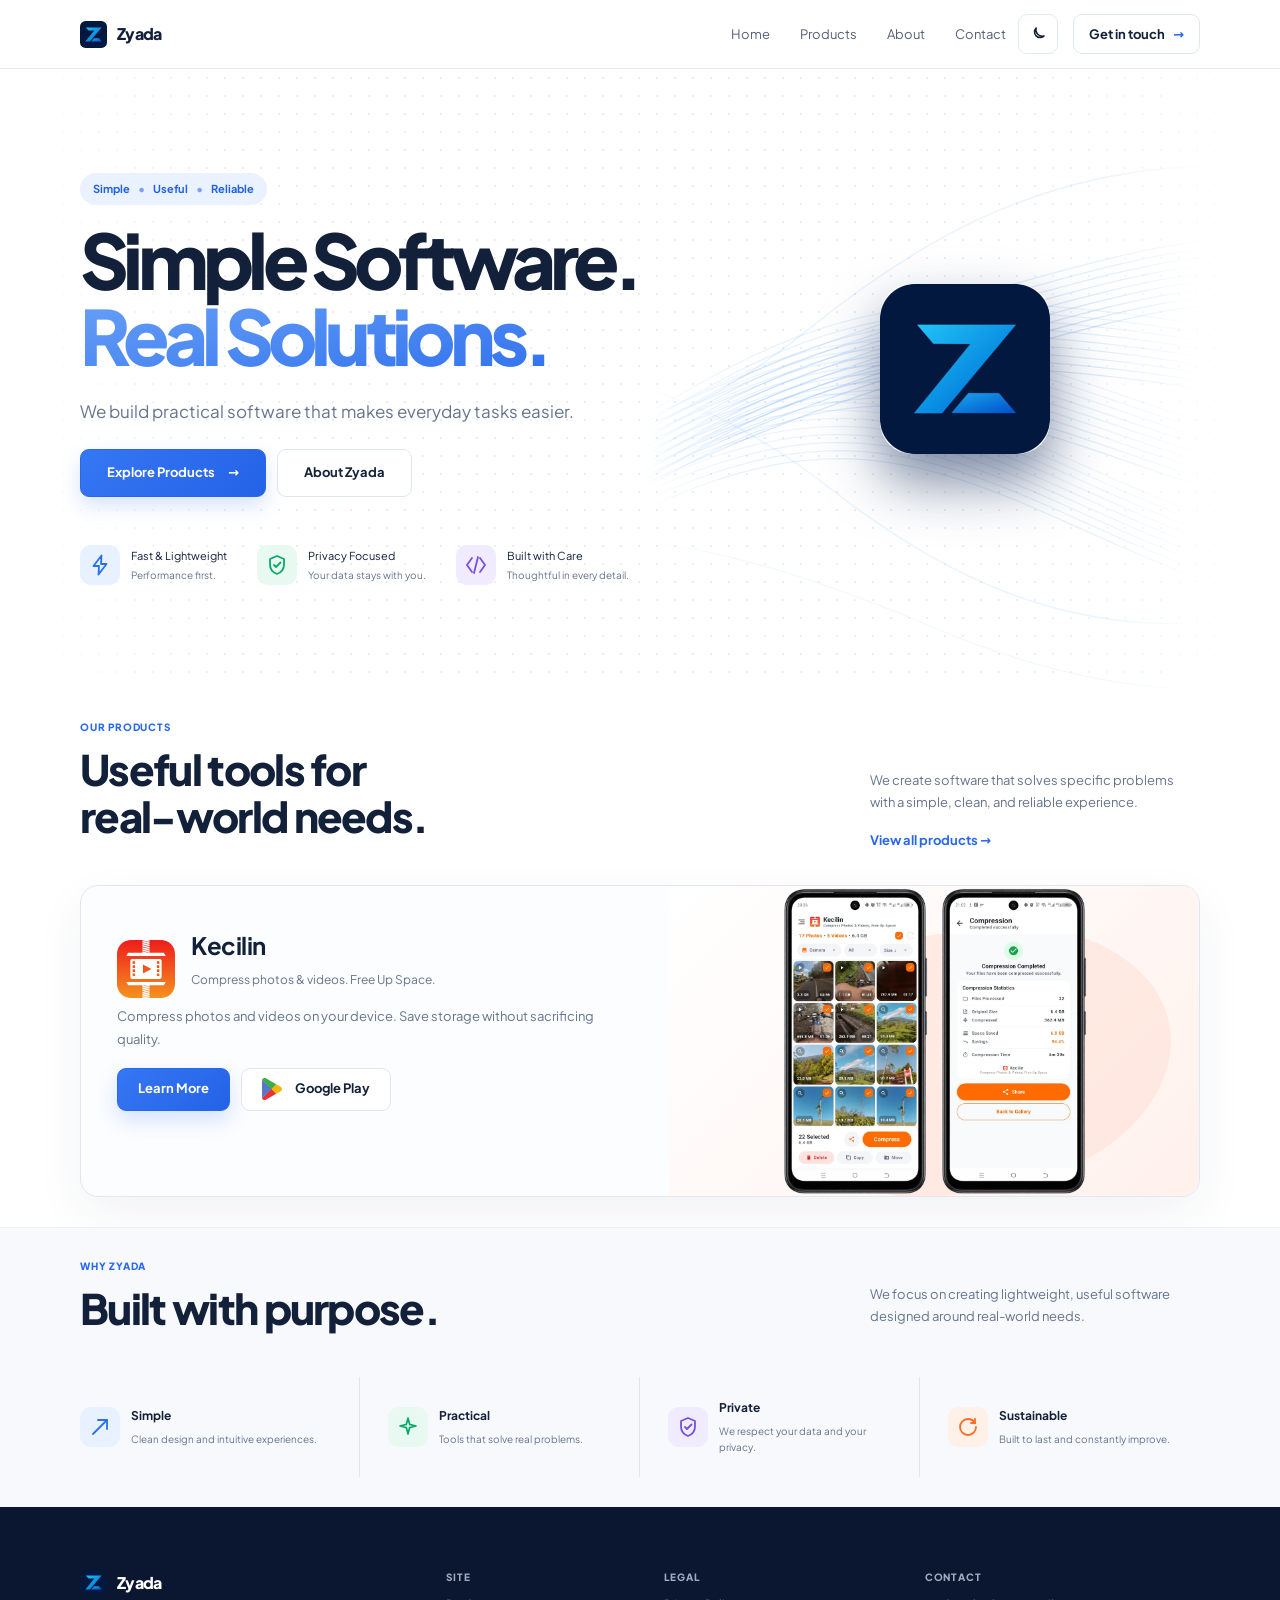
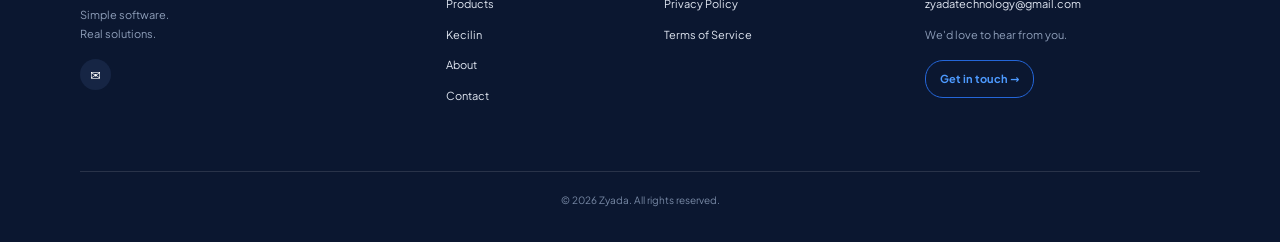
==== commit bf9ff0a6: "Update website" ====
--- a/index.html
+++ b/index.html
@@ -20,39 +20,39 @@
 		</script>
 		<link rel="icon" href="/favicon.svg" type="image/svg+xml" />
 		<link rel="apple-touch-icon" href="/favicon.svg" />
-		<link href="./_app/immutable/entry/start.DLw3yimK.js" rel="modulepreload">
-		<link href="./_app/immutable/chunks/BuenMIQF.js" rel="modulepreload">
+		<link href="./_app/immutable/entry/start.DhqyR3sy.js" rel="modulepreload">
+		<link href="./_app/immutable/chunks/A1685DhK.js" rel="modulepreload">
 		<link href="./_app/immutable/chunks/IZYiDmDV.js" rel="modulepreload">
-		<link href="./_app/immutable/entry/app.CU0iEolU.js" rel="modulepreload">
+		<link href="./_app/immutable/entry/app.DFzdNLAC.js" rel="modulepreload">
 		<link href="./_app/immutable/chunks/xihTtKlq.js" rel="modulepreload">
-		<link href="./_app/immutable/nodes/0.DviEFzHY.js" rel="modulepreload">
-		<link href="./_app/immutable/chunks/Y_00jIr3.js" rel="modulepreload">
+		<link href="./_app/immutable/nodes/0.DSAV7odj.js" rel="modulepreload">
+		<link href="./_app/immutable/chunks/Dtt54Wr_.js" rel="modulepreload">
 		<link href="./_app/immutable/chunks/OliIoSRi.js" rel="modulepreload">
-		<link href="./_app/immutable/nodes/2.CBj5iswy.js" rel="modulepreload">
+		<link href="./_app/immutable/nodes/2.B-aeh2Yp.js" rel="modulepreload">
 		<link href="./_app/immutable/chunks/4GoXXi2x.js" rel="modulepreload">
 		<link href="./_app/immutable/chunks/Br139SqL.js" rel="modulepreload">
 		<link href="./_app/immutable/chunks/YJD3oSet.js" rel="modulepreload">
 		<!--gsrl61--><meta name="description" content="Zyada builds simple, useful software for everyday life. Official home of Kecilin, the photo and video compression app for Android."/> <link rel="canonical" href="https://zyada.id/"/> <meta property="og:type" content="website"/> <meta property="og:title" content="Zyada"/> <meta property="og:description" content="Zyada builds simple, useful software for everyday life. Official home of Kecilin, the photo and video compression app for Android."/> <meta property="og:url" content="https://zyada.id/"/> <meta property="og:site_name" content="Zyada"/> <meta property="og:image" content="https://zyada.id/images/og-cover.svg"/> <meta name="twitter:card" content="summary_large_image"/> <meta name="twitter:title" content="Zyada"/> <meta name="twitter:description" content="Zyada builds simple, useful software for everyday life. Official home of Kecilin, the photo and video compression app for Android."/> <meta name="twitter:image" content="https://zyada.id/images/og-cover.svg"/> <!--[-1--><!--]--><!----><title>Zyada</title>
-		<link href="./_app/immutable/assets/0.BEoqXNyz.css" rel="stylesheet">
+		<link href="./_app/immutable/assets/0.CDBALgkd.css" rel="stylesheet">
 		<link href="./_app/immutable/assets/Dots.DdJ2gnTt.css" rel="stylesheet">
 		<link href="./_app/immutable/assets/2.k_z0HavR.css" rel="stylesheet">
 	</head>
 	<body data-sveltekit-preload-data="hover">
-		<div style="display: contents"><!--[--><!--[0--><!--[--><div class="flex min-h-screen flex-col"><header class="sticky top-0 z-20 border-b border-border bg-white/[0.92] backdrop-blur-[14px] dark:bg-card/85"><nav class="wrap flex h-[68px] max-sm:h-[62px] items-center gap-3"><a class="brand flex items-center gap-2.5 font-extrabold tracking-brand text-text hover:filter-none" href="/" aria-label="Zyada home"><img class="size-[27px] rounded-xs" src="/images/zyada-logo-sm.svg" alt="Zyada logo" width="27" height="27"/> <span class="brand-name">Zyada</span></a> <div class="links ml-auto hidden items-center gap-7.5 max-sm:hidden sm:flex"><!--[--><a href="/" class="text-small hover:text-primary text-primary">Home</a><a href="/products" class="text-small hover:text-primary text-text-soft">Products</a><a href="/about" class="text-small hover:text-primary text-text-soft">About</a><a href="/contact" class="text-small hover:text-primary text-text-soft">Contact</a><!--]--></div> <button class="inline-flex size-10 items-center justify-center rounded-sm border border-border text-text hover:border-primary hover:text-primary max-sm:ml-auto" aria-label="Switch to dark mode" title="Switch to dark mode"><!--[-1--><svg width="18" height="18" viewBox="0 0 24 24" fill="none" xmlns="http://www.w3.org/2000/svg" aria-hidden="true"><path d="M20 14.5A8.5 8.5 0 0 1 9.5 4a7 7 0 1 0 10.5 10.5Z" stroke="currentColor" stroke-width="2" stroke-linecap="round" stroke-linejoin="round"></path></svg><!--]--></button> <a class="navbtn ml-0.75 hidden items-center justify-center gap-2 rounded-sm border border-border-strong px-3.75 py-2.25 text-small font-bold text-text hover:border-primary max-sm:hidden sm:inline-flex" href="/contact">Get in touch <span class="text-primary">→</span></a> <button class="flex size-10 items-center justify-center rounded-sm border border-border bg-transparent text-text hover:text-primary sm:hidden" aria-label="Open menu" aria-expanded="false"><svg width="24" height="24" viewBox="0 0 24 24" fill="none" xmlns="http://www.w3.org/2000/svg" aria-hidden="true"><path d="M3 6H21M9 12H21M3 18H21" stroke="currentColor" stroke-width="2" stroke-linecap="round"></path></svg></button></nav></header> <div class="backdrop fixed inset-0 z-90 hidden bg-overlay/40 backdrop-blur-xs transition-[opacity,visibility] duration-300 max-sm:block opacity-0 invisible" role="button" tabindex="-1" aria-label="Close menu" aria-hidden="true"></div> <aside class="mobile-menu fixed top-0 right-0 bottom-0 z-100 hidden w-[min(330px,84vw)] flex-col overflow-y-auto bg-white/[0.72] px-6 pt-5.5 pb-7 shadow-[-18px_0_45px_rgba(10,25,55,0.18)] backdrop-blur-xl backdrop-saturate-[1.4] transition-[transform,visibility] duration-300 ease-out dark:bg-card/80 max-sm:flex invisible translate-x-[105%]" inert="" aria-hidden="true"><div class="flex items-center justify-between border-b border-border pb-4 mb-2.5"><a class="brand flex items-center gap-2 font-extrabold tracking-brand hover:filter-none" href="/" aria-label="Zyada home"><img class="size-[27px] rounded-xs" src="/images/zyada-logo-sm.svg" alt="Zyada logo" width="27" height="27"/> <span>Zyada</span></a> <button class="inline-flex size-10 items-center justify-center rounded-sm bg-black/5 text-text hover:bg-black/10 hover:text-primary dark:bg-white/10 dark:hover:bg-white/15" aria-label="Close menu"><svg width="24" height="24" viewBox="0 0 24 24" fill="none" xmlns="http://www.w3.org/2000/svg" aria-hidden="true"><path d="M6 6L18 18M18 6L6 18" stroke="currentColor" stroke-width="2" stroke-linecap="round"></path></svg></button></div> <div class="flex min-h-0 flex-1 flex-col justify-start gap-1"><!--[--><a class="flex min-h-[52px] items-center border-b border-border px-1 py-2.5 text-lead font-semibold active" href="/">Home</a><a class="flex min-h-[52px] items-center border-b border-border px-1 py-2.5 text-lead font-semibold" href="/products">Products</a><a class="flex min-h-[52px] items-center border-b border-border px-1 py-2.5 text-lead font-semibold" href="/about">About</a><a class="flex min-h-[52px] items-center border-b border-border px-1 py-2.5 text-lead font-semibold" href="/contact">Contact</a><!--]--> <a class="mt-1.5 inline-flex items-center justify-center gap-2 rounded-sm bg-primary p-3.5 font-bold text-white" href="/contact">Get in touch <span>→</span></a></div></aside><!----> <main id="main" class="flex-1"><!--[--><!----> <section class="relative min-h-[620px] overflow-hidden" id="home"><div class="dots absolute inset-0 opacity-40 bg-[radial-gradient(var(--color-accent-blue)_1px,transparent_1px)] bg-[length:18px_18px] [mask-image:linear-gradient(90deg,transparent,#000_18%,#000_80%,transparent)] svelte-jabc10" aria-hidden="true"></div><!----> <div class="wrap relative grid min-h-[620px] grid-cols-2 items-center max-[900px]:grid-cols-1 max-sm:min-h-0"><div class="actions relative z-2 max-[900px]:order-2 max-[900px]:text-center max-[900px]:pt-0"><div class="inline-flex gap-2 rounded-full bg-primary-soft px-3.25 py-1.75 text-tiny font-bold text-badge mb-4">Simple <i class="not-italic opacity-55">•</i> Useful <i class="not-italic opacity-55">•</i> Reliable</div> <h1 class="mt-4.5 mb-0 text-hero leading-none! tracking-hero!">Simple Software.<br/><em class="not-italic text-primary">Real Solutions.</em></h1> <p class="my-6.25 pt-3 pb-2 text-lead leading-lead text-text-muted max-[900px]:mx-auto max-sm:text-[15px]">We build practical software that makes everyday tasks easier.</p> <div class="flex flex-wrap items-center gap-2.75 max-[900px]:justify-center max-sm:flex-col"><!--[0--><a class="inline-flex items-center justify-center gap-3.25 min-h-[43px] px-5 border rounded-sm text-small font-bold leading-btn cursor-pointer whitespace-nowrap no-underline transition-[box-shadow,border-color,transform] duration-150 active:translate-y-px hover:no-underline hover:filter-none text-white border-primary shadow-[0_9px_20px_var(--color-shadow-primary)] hover:shadow-[0_12px_26px_var(--color-shadow-primary)] min-h-[48px] px-6.5 text-sm max-sm:w-[min(100%,280px)]" href="/products" style="background:var(--color-gradient-primary)"><!---->Explore Products <span>→</span><!----></a><!--]--><!----> <!--[0--><a class="inline-flex items-center justify-center gap-3.25 min-h-[43px] px-5 border rounded-sm text-small font-bold leading-btn cursor-pointer whitespace-nowrap no-underline transition-[box-shadow,border-color,transform] duration-150 active:translate-y-px hover:no-underline hover:filter-none bg-white text-text border-border-strong hover:border-primary dark:bg-card min-h-[48px] px-6.5 text-sm max-sm:w-[min(100%,280px)]" href="/about" style=""><!---->About Zyada<!----></a><!--]--><!----></div> <div class="mt-12 flex gap-7.5 max-[900px]:mt-8.75 max-[900px]:flex-wrap max-[900px]:justify-center max-sm:mx-auto max-sm:w-max max-sm:flex-col max-sm:items-start max-sm:gap-4.25"><!--[--><div class="flex items-center gap-2.75"><b class="grid size-10 place-items-center rounded-md font-extrabold bg-blue-bg text-blue svelte-1uha8ag" aria-hidden="true"><!----><svg width="24" height="24" viewBox="0 0 24 24" fill="none" aria-hidden="true"><path d="M13.5 2.5L5.5 13H11L10.5 21.5L18.5 11H13L13.5 2.5Z" stroke="currentColor" stroke-width="1.8" stroke-linejoin="round"/></svg><!----></b> <div><div class="text-left text-tiny mb-0.5">Fast &amp; Lightweight</div> <div class="text-left text-2xs text-text-muted">Performance first.</div></div></div><div class="flex items-center gap-2.75"><b class="grid size-10 place-items-center rounded-md font-extrabold bg-green-bg text-green svelte-1uha8ag" aria-hidden="true"><!----><svg width="24" height="24" viewBox="0 0 24 24" fill="none" aria-hidden="true"><path d="M12 3L19 6V11.5C19 16.2 16.1 19.5 12 21C7.9 19.5 5 16.2 5 11.5V6L12 3Z" stroke="currentColor" stroke-width="1.8" stroke-linejoin="round"/><path d="M9 12L11 14L15.5 9.5" stroke="currentColor" stroke-width="1.8" stroke-linecap="round" stroke-linejoin="round"/></svg><!----></b> <div><div class="text-left text-tiny mb-0.5">Privacy Focused</div> <div class="text-left text-2xs text-text-muted">Your data stays with you.</div></div></div><div class="flex items-center gap-2.75"><b class="grid size-10 place-items-center rounded-md font-extrabold bg-purple-bg text-purple svelte-1uha8ag" aria-hidden="true"><!----><svg width="24" height="24" viewBox="0 0 24 24" fill="none" aria-hidden="true"><path d="M8 5L3 12L8 19" stroke="currentColor" stroke-width="1.8" stroke-linecap="round" stroke-linejoin="round"/><path d="M16 5L21 12L16 19" stroke="currentColor" stroke-width="1.8" stroke-linecap="round" stroke-linejoin="round"/><path d="M14 4L10 20" stroke="currentColor" stroke-width="1.8" stroke-linecap="round"/></svg><!----></b> <div><div class="text-left text-tiny mb-0.5">Built with Care</div> <div class="text-left text-2xs text-text-muted">Thoughtful in every detail.</div></div></div><!--]--></div></div> <div class="relative grid h-full min-h-[540px] place-items-center max-[900px]:order-1 max-[900px]:min-h-[330px] max-sm:min-h-[270px]" aria-hidden="true"><img class="flowlines svelte-1uha8ag" src="/images/zyada-flowing-waves(1).svg" alt=""/> <img class="biglogo z-2 size-[170px] rounded-hero max-sm:size-[135px] shadow-logo translate-x-[45px] -translate-y-[10px] max-[900px]:translate-x-0 max-[900px]:translate-y-0" src="/images/logo-zyada.png" alt="" width="170" height="170"/></div></div></section> <section class="section" id="products"><div class="wrap"><div class="section-head"><div><span>OUR PRODUCTS</span> <h2>Useful tools for<br/>real-world needs.</h2></div> <div class="intro"><p>We create software that solves specific problems with a simple, clean, and reliable
+		<div style="display: contents"><!--[--><!--[0--><!--[--><div class="flex min-h-screen flex-col"><!--[0--><div class="fixed inset-0 z-[1000] flex flex-col items-center justify-center gap-4 bg-bg" aria-hidden="true"><div class="size-[34px] rounded-full border-[3px] border-border border-t-primary animate-spin"></div> <span class="text-xl font-extrabold tracking-brand text-text">Zyada</span></div><!--]--> <header class="sticky top-0 z-20 border-b border-border bg-white/[0.92] backdrop-blur-[14px] dark:bg-card/85"><nav class="wrap flex h-[68px] max-sm:h-[62px] items-center gap-3"><a class="brand flex items-center gap-2.5 font-extrabold tracking-brand text-text hover:filter-none" href="/" aria-label="Zyada home"><img class="size-[27px] rounded-xs" src="/images/zyada-logo-sm.svg" alt="Zyada logo" width="27" height="27"/> <span class="brand-name">Zyada</span></a> <div class="links ml-auto hidden items-center gap-7.5 max-sm:hidden sm:flex"><!--[--><a href="/" class="text-small hover:text-primary text-primary">Home</a><a href="/products" class="text-small hover:text-primary text-text-soft">Products</a><a href="/about" class="text-small hover:text-primary text-text-soft">About</a><a href="/contact" class="text-small hover:text-primary text-text-soft">Contact</a><!--]--></div> <button class="inline-flex size-10 items-center justify-center rounded-sm border border-border text-text hover:border-primary hover:text-primary max-sm:ml-auto" aria-label="Switch to dark mode" title="Switch to dark mode"><!--[-1--><svg width="18" height="18" viewBox="0 0 24 24" fill="none" xmlns="http://www.w3.org/2000/svg" aria-hidden="true"><path d="M20 14.5A8.5 8.5 0 0 1 9.5 4a7 7 0 1 0 10.5 10.5Z" stroke="currentColor" stroke-width="2" stroke-linecap="round" stroke-linejoin="round"></path></svg><!--]--></button> <a class="navbtn ml-0.75 hidden items-center justify-center gap-2 rounded-sm border border-border-strong px-3.75 py-2.25 text-small font-bold text-text hover:border-primary max-sm:hidden sm:inline-flex" href="/contact">Get in touch <span class="text-primary">→</span></a> <button class="flex size-10 items-center justify-center rounded-sm border border-border bg-transparent text-text hover:text-primary sm:hidden" aria-label="Open menu" aria-expanded="false"><svg width="24" height="24" viewBox="0 0 24 24" fill="none" xmlns="http://www.w3.org/2000/svg" aria-hidden="true"><path d="M3 6H21M9 12H21M3 18H21" stroke="currentColor" stroke-width="2" stroke-linecap="round"></path></svg></button></nav></header> <div class="backdrop fixed inset-0 z-90 hidden bg-overlay/40 backdrop-blur-xs transition-[opacity,visibility] duration-300 max-sm:block opacity-0 invisible" role="button" tabindex="-1" aria-label="Close menu" aria-hidden="true"></div> <aside class="mobile-menu fixed top-0 right-0 bottom-0 z-100 hidden w-[min(330px,84vw)] flex-col overflow-y-auto bg-white/[0.72] px-6 pt-5.5 pb-7 shadow-[-18px_0_45px_rgba(10,25,55,0.18)] backdrop-blur-xl backdrop-saturate-[1.4] transition-[transform,visibility] duration-300 ease-out dark:bg-card/80 max-sm:flex invisible translate-x-[105%]" inert="" aria-hidden="true"><div class="flex items-center justify-between border-b border-border pb-4 mb-2.5"><a class="brand flex items-center gap-2 font-extrabold tracking-brand hover:filter-none" href="/" aria-label="Zyada home"><img class="size-[27px] rounded-xs" src="/images/zyada-logo-sm.svg" alt="Zyada logo" width="27" height="27"/> <span>Zyada</span></a> <button class="inline-flex size-10 items-center justify-center rounded-sm bg-black/5 text-text hover:bg-black/10 hover:text-primary dark:bg-white/10 dark:hover:bg-white/15" aria-label="Close menu"><svg width="24" height="24" viewBox="0 0 24 24" fill="none" xmlns="http://www.w3.org/2000/svg" aria-hidden="true"><path d="M6 6L18 18M18 6L6 18" stroke="currentColor" stroke-width="2" stroke-linecap="round"></path></svg></button></div> <div class="flex min-h-0 flex-1 flex-col justify-start gap-1"><!--[--><a class="flex min-h-[52px] items-center border-b border-border px-1 py-2.5 text-lead font-semibold active" href="/">Home</a><a class="flex min-h-[52px] items-center border-b border-border px-1 py-2.5 text-lead font-semibold" href="/products">Products</a><a class="flex min-h-[52px] items-center border-b border-border px-1 py-2.5 text-lead font-semibold" href="/about">About</a><a class="flex min-h-[52px] items-center border-b border-border px-1 py-2.5 text-lead font-semibold" href="/contact">Contact</a><!--]--> <a class="mt-1.5 inline-flex items-center justify-center gap-2 rounded-sm bg-primary p-3.5 font-bold text-white" href="/contact">Get in touch <span>→</span></a></div></aside><!----> <main id="main" class="flex-1"><!--[--><!----> <section class="relative min-h-[620px] overflow-hidden" id="home"><div class="dots absolute inset-0 opacity-40 bg-[radial-gradient(var(--color-accent-blue)_1px,transparent_1px)] bg-[length:18px_18px] [mask-image:linear-gradient(90deg,transparent,#000_18%,#000_80%,transparent)] svelte-jabc10" aria-hidden="true"></div><!----> <div class="wrap relative grid min-h-[620px] grid-cols-2 items-center max-[900px]:grid-cols-1 max-sm:min-h-0"><div class="actions relative z-2 max-[900px]:order-2 max-[900px]:text-center max-[900px]:pt-0"><div class="inline-flex gap-2 rounded-full bg-primary-soft px-3.25 py-1.75 text-tiny font-bold text-badge mb-4">Simple <i class="not-italic opacity-55">•</i> Useful <i class="not-italic opacity-55">•</i> Reliable</div> <h1 class="mt-4.5 mb-0 text-hero leading-none! tracking-hero!">Simple Software.<br/><em class="not-italic bg-clip-text text-transparent bg-gradient-to-br from-[#6aa2f7] to-[#2f6fed]">Real Solutions.</em></h1> <p class="my-6.25 pt-3 pb-2 text-lead leading-lead text-text-muted max-[900px]:mx-auto max-sm:text-[15px]">We build practical software that makes everyday tasks easier.</p> <div class="flex flex-wrap items-center gap-2.75 max-[900px]:justify-center max-sm:flex-col"><!--[0--><a class="inline-flex items-center justify-center gap-3.25 min-h-[43px] px-5 border rounded-sm text-small font-bold leading-btn cursor-pointer whitespace-nowrap no-underline transition-[box-shadow,border-color,transform] duration-150 active:translate-y-px hover:no-underline hover:filter-none text-white border-primary shadow-[0_9px_20px_var(--color-shadow-primary)] hover:shadow-[0_12px_26px_var(--color-shadow-primary)] min-h-[48px] px-6.5 text-sm max-sm:w-[min(100%,280px)]" href="/products" style="background:var(--color-gradient-primary)"><!---->Explore Products <span>→</span><!----></a><!--]--><!----> <!--[0--><a class="inline-flex items-center justify-center gap-3.25 min-h-[43px] px-5 border rounded-sm text-small font-bold leading-btn cursor-pointer whitespace-nowrap no-underline transition-[box-shadow,border-color,transform] duration-150 active:translate-y-px hover:no-underline hover:filter-none bg-white text-text border-border-strong hover:border-primary dark:bg-card min-h-[48px] px-6.5 text-sm max-sm:w-[min(100%,280px)]" href="/about" style=""><!---->About Zyada<!----></a><!--]--><!----></div> <div class="mt-12 flex gap-7.5 max-[900px]:mt-8.75 max-[900px]:flex-wrap max-[900px]:justify-center max-sm:mx-auto max-sm:w-max max-sm:flex-col max-sm:items-start max-sm:gap-4.25"><!--[--><div class="flex items-center gap-2.75"><b class="grid size-10 place-items-center rounded-md font-extrabold bg-blue-bg text-blue svelte-1uha8ag" aria-hidden="true"><!----><svg width="24" height="24" viewBox="0 0 24 24" fill="none" aria-hidden="true"><path d="M13.5 2.5L5.5 13H11L10.5 21.5L18.5 11H13L13.5 2.5Z" stroke="currentColor" stroke-width="1.8" stroke-linejoin="round"/></svg><!----></b> <div><div class="text-left text-tiny mb-0.5">Fast &amp; Lightweight</div> <div class="text-left text-2xs text-text-muted">Performance first.</div></div></div><div class="flex items-center gap-2.75"><b class="grid size-10 place-items-center rounded-md font-extrabold bg-green-bg text-green svelte-1uha8ag" aria-hidden="true"><!----><svg width="24" height="24" viewBox="0 0 24 24" fill="none" aria-hidden="true"><path d="M12 3L19 6V11.5C19 16.2 16.1 19.5 12 21C7.9 19.5 5 16.2 5 11.5V6L12 3Z" stroke="currentColor" stroke-width="1.8" stroke-linejoin="round"/><path d="M9 12L11 14L15.5 9.5" stroke="currentColor" stroke-width="1.8" stroke-linecap="round" stroke-linejoin="round"/></svg><!----></b> <div><div class="text-left text-tiny mb-0.5">Privacy Focused</div> <div class="text-left text-2xs text-text-muted">Your data stays with you.</div></div></div><div class="flex items-center gap-2.75"><b class="grid size-10 place-items-center rounded-md font-extrabold bg-purple-bg text-purple svelte-1uha8ag" aria-hidden="true"><!----><svg width="24" height="24" viewBox="0 0 24 24" fill="none" aria-hidden="true"><path d="M8 5L3 12L8 19" stroke="currentColor" stroke-width="1.8" stroke-linecap="round" stroke-linejoin="round"/><path d="M16 5L21 12L16 19" stroke="currentColor" stroke-width="1.8" stroke-linecap="round" stroke-linejoin="round"/><path d="M14 4L10 20" stroke="currentColor" stroke-width="1.8" stroke-linecap="round"/></svg><!----></b> <div><div class="text-left text-tiny mb-0.5">Built with Care</div> <div class="text-left text-2xs text-text-muted">Thoughtful in every detail.</div></div></div><!--]--></div></div> <div class="relative grid h-full min-h-[540px] place-items-center max-[900px]:order-1 max-[900px]:min-h-[330px] max-sm:min-h-[270px]" aria-hidden="true"><img class="flowlines svelte-1uha8ag" src="/images/zyada-flowing-waves(1).svg" alt=""/> <img class="biglogo z-2 size-[170px] rounded-hero max-sm:size-[135px] shadow-logo translate-x-[45px] -translate-y-[10px] max-[900px]:translate-x-0 max-[900px]:translate-y-0" src="/images/logo-zyada.png" alt="" width="170" height="170"/></div></div></section> <section class="section" id="products"><div class="wrap"><div class="section-head"><div><span>OUR PRODUCTS</span> <h2>Useful tools for<br/>real-world needs.</h2></div> <div class="intro"><p>We create software that solves specific problems with a simple, clean, and reliable
           experience.</p> <a href="/products">View all products →</a></div></div> <article class="grid min-h-[310px] grid-cols-[1fr_0.9fr] overflow-hidden rounded-lg border border-border-card bg-card shadow-md max-[900px]:grid-cols-1"><div class="px-9 py-11.5 max-sm:px-6.25 max-sm:py-8"><div class="flex items-center gap-4"><!--[0--><img class="size-[58px] rounded-app" src="/images/kecilin-icon.svg" alt="" width="58" height="58"/><!--]--> <div><h3 class="mb-1 text-2xl">Kecilin</h3> <p class="text-xs leading-normal text-text-muted">Compress photos &amp; videos. Free Up Space.</p></div></div> <p class="my-7 text-small leading-article text-text-muted">Compress photos and videos on your device. Save storage without sacrificing quality.</p> <div class="flex flex-wrap gap-2.75 max-sm:flex-col"><!--[0--><a class="inline-flex items-center justify-center gap-3.25 min-h-[43px] px-5 border rounded-sm text-small font-bold leading-btn cursor-pointer whitespace-nowrap no-underline transition-[box-shadow,border-color,transform] duration-150 active:translate-y-px hover:no-underline hover:filter-none text-white border-primary shadow-[0_9px_20px_var(--color-shadow-primary)] hover:shadow-[0_12px_26px_var(--color-shadow-primary)]  max-sm:w-[min(100%,280px)]" href="/products/kecilin" style="background:var(--color-gradient-primary)"><!---->Learn More<!----></a><!--]--><!----> <!--[0--><a class="inline-flex items-center justify-center gap-3.25 min-h-[43px] px-5 border rounded-sm text-small font-bold leading-btn cursor-pointer whitespace-nowrap no-underline transition-[box-shadow,border-color,transform] duration-150 active:translate-y-px hover:no-underline hover:filter-none bg-white text-text border-border-strong hover:border-primary dark:bg-card  max-sm:w-[min(100%,280px)]" href="https://play.google.com/store/apps/details?id=com.zyada.kecilin" style="" target="_blank" rel="noopener noreferrer"><img class="size-5" src="/images/google-play-color.svg" alt="" aria-hidden="true"/> Google
             Play<!----></a><!--]--><!----></div></div> <div class="product-art relative flex items-center justify-center gap-2 bg-[linear-gradient(135deg,#fff,#fff1ec)] dark:bg-[linear-gradient(135deg,#0d1524,#161f33)] svelte-1uha8ag"><img class="relative z-2 w-auto rounded-xl object-contain max-h-[310px] max-sm:max-h-[265px]" src="/images/phone-mock-1.webp" alt="Kecilin app screenshot" width="250" height="375" loading="lazy"/> <img class="relative z-2 w-auto rounded-xl object-contain max-h-[310px] max-sm:max-h-[265px]" src="/images/phone-mock-2.webp" alt="Kecilin app screenshot" width="250" height="375" loading="lazy"/></div></article></div></section> <section class="section bg-surface border-t border-border-section" id="about"><div class="wrap"><div class="section-head"><div><span>WHY ZYADA</span> <h2>Built with purpose.</h2></div> <p class="intro m-0">We focus on creating lightweight, useful software designed around real-world needs.</p></div> <div class="grid grid-cols-4 max-[900px]:grid-cols-2 max-[900px]:gap-y-7 max-sm:grid-cols-1"><!--[--><div class="flex min-h-[100px] items-center gap-2.75 border-r border-border-strong px-7 first:pl-0 last:border-r-0 last:pr-0 max-[900px]:[&amp;:nth-child(2)]:border-r-0 max-sm:border-r-0 max-sm:border-b max-sm:px-0 max-sm:pb-5.5 max-sm:last:border-b-0"><b class="grid size-10 shrink-0 place-items-center rounded-md font-extrabold bg-blue-bg text-blue svelte-1uha8ag" aria-hidden="true"><!----><svg width="24" height="24" viewBox="0 0 24 24" fill="none" aria-hidden="true"><path d="M5 19L19 5" stroke="currentColor" stroke-width="1.8" stroke-linecap="round"/><path d="M10 5H19V14" stroke="currentColor" stroke-width="1.8" stroke-linecap="round" stroke-linejoin="round"/></svg><!----></b> <span><strong class="block text-xs mb-1.75">Simple</strong> <small class="block text-2xs leading-comfort text-text-muted">Clean design and intuitive experiences.</small></span></div><div class="flex min-h-[100px] items-center gap-2.75 border-r border-border-strong px-7 first:pl-0 last:border-r-0 last:pr-0 max-[900px]:[&amp;:nth-child(2)]:border-r-0 max-sm:border-r-0 max-sm:border-b max-sm:px-0 max-sm:pb-5.5 max-sm:last:border-b-0"><b class="grid size-10 shrink-0 place-items-center rounded-md font-extrabold bg-green-bg text-green svelte-1uha8ag" aria-hidden="true"><!----><svg width="24" height="24" viewBox="0 0 24 24" fill="none" aria-hidden="true"><path d="M12 3L13.6 9.4L20 11L13.6 12.6L12 19L10.4 12.6L4 11L10.4 9.4L12 3Z" stroke="currentColor" stroke-width="1.7" stroke-linejoin="round"/></svg><!----></b> <span><strong class="block text-xs mb-1.75">Practical</strong> <small class="block text-2xs leading-comfort text-text-muted">Tools that solve real problems.</small></span></div><div class="flex min-h-[100px] items-center gap-2.75 border-r border-border-strong px-7 first:pl-0 last:border-r-0 last:pr-0 max-[900px]:[&amp;:nth-child(2)]:border-r-0 max-sm:border-r-0 max-sm:border-b max-sm:px-0 max-sm:pb-5.5 max-sm:last:border-b-0"><b class="grid size-10 shrink-0 place-items-center rounded-md font-extrabold bg-purple-bg text-purple svelte-1uha8ag" aria-hidden="true"><!----><svg width="24" height="24" viewBox="0 0 24 24" fill="none" aria-hidden="true"><path d="M12 3L19 6V11.5C19 16.2 16.1 19.5 12 21C7.9 19.5 5 16.2 5 11.5V6L12 3Z" stroke="currentColor" stroke-width="1.8" stroke-linejoin="round"/><path d="M9 12L11 14L15.5 9.5" stroke="currentColor" stroke-width="1.8" stroke-linecap="round" stroke-linejoin="round"/></svg><!----></b> <span><strong class="block text-xs mb-1.75">Private</strong> <small class="block text-2xs leading-comfort text-text-muted">We respect your data and your privacy.</small></span></div><div class="flex min-h-[100px] items-center gap-2.75 border-r border-border-strong px-7 first:pl-0 last:border-r-0 last:pr-0 max-[900px]:[&amp;:nth-child(2)]:border-r-0 max-sm:border-r-0 max-sm:border-b max-sm:px-0 max-sm:pb-5.5 max-sm:last:border-b-0"><b class="grid size-10 shrink-0 place-items-center rounded-md font-extrabold bg-orange-bg text-orange svelte-1uha8ag" aria-hidden="true"><!----><svg width="24" height="24" viewBox="0 0 24 24" fill="none" aria-hidden="true"><path d="M20 12C20 16.4 16.4 20 12 20C7.6 20 4 16.4 4 12C4 7.6 7.6 4 12 4C15 4 17.6 5.7 19 8" stroke="currentColor" stroke-width="1.8" stroke-linecap="round"/><path d="M19 4V8H15" stroke="currentColor" stroke-width="1.8" stroke-linecap="round" stroke-linejoin="round"/></svg><!----></b> <span><strong class="block text-xs mb-1.75">Sustainable</strong> <small class="block text-2xs leading-comfort text-text-muted">Built to last and constantly improve.</small></span></div><!--]--></div></div></section><!--]--><!----></main> <footer class="bg-footer-bg pt-15.5 text-white"><div class="wrap grid grid-cols-[1.4fr_0.7fr_0.9fr_1.3fr] gap-17.5 max-sm:grid-cols-2 max-sm:gap-y-10.5 max-sm:gap-x-7.5 max-sm:[&amp;>div:first-child]:col-span-2"><div><a class="footbrand mb-2.5 flex items-center gap-2.5 font-extrabold tracking-brand" href="/"><img class="size-[27px] rounded-md" src="/images/zyada-logo-sm.svg" alt="Zyada logo" width="27" height="27"/> <span class="app-name">Zyada</span></a> <p class="text-tiny leading-body text-footer-soft">Simple software.<br/>Real solutions.</p> <div class="flex gap-2"><a class="footsocial grid size-[31px] place-items-center rounded-full bg-footer-icon-bg text-small" href="mailto:zyadatechnology@gmail.com" aria-label="Email Zyada">✉</a></div></div> <div><span class="mb-2.5 block text-2xs font-extrabold tracking-label text-footer-muted">SITE</span> <!--[--><a class="footsite mb-3.25 block text-tiny text-footer-text" href="/products">Products</a><a class="footsite mb-3.25 block text-tiny text-footer-text" href="/products/kecilin">Kecilin</a><a class="footsite mb-3.25 block text-tiny text-footer-text" href="/about">About</a><a class="footsite mb-3.25 block text-tiny text-footer-text" href="/contact">Contact</a><!--]--></div> <div><span class="mb-2.5 block text-2xs font-extrabold tracking-label text-footer-muted">LEGAL</span> <!--[--><a class="footsite mb-3.25 block text-tiny text-footer-text" href="/privacy">Privacy Policy</a><a class="footsite mb-3.25 block text-tiny text-footer-text" href="/terms">Terms of Service</a><!--]--></div> <div><span class="mb-2.5 block text-2xs font-extrabold tracking-label text-footer-muted">CONTACT</span> <a class="footsite mb-3.25 block text-tiny text-footer-text" href="mailto:zyadatechnology@gmail.com">zyadatechnology@gmail.com</a> <p class="text-tiny leading-body text-footer-soft">We'd love to hear from you.</p> <a class="footbtn inline-block rounded-lg border border-footer-btn px-3.5 py-2.25 text-tiny font-bold text-footer-btn-text" href="mailto:zyadatechnology@gmail.com">Get in touch →</a></div></div> <div class="wrap mt-13.5 mb-8.5 flex items-center justify-center border-t border-white/12 pt-5 text-2xs text-footer-faint"><span>© 2026 Zyada. All rights reserved.</span></div></footer><!----></div><!--]--><!--]--> <!--[-1--><!--]--><!--]-->
 			
 			<script>
 				{
-					__sveltekit_1rhcv3v = {
+					__sveltekit_1w480nk = {
 						base: new URL(".", location).pathname.slice(0, -1)
 					};
 
 					const element = document.currentScript.parentElement;
 
 					Promise.all([
-						import("./_app/immutable/entry/start.DLw3yimK.js"),
-						import("./_app/immutable/entry/app.CU0iEolU.js")
+						import("./_app/immutable/entry/start.DhqyR3sy.js"),
+						import("./_app/immutable/entry/app.DFzdNLAC.js")
 					]).then(([kit, app]) => {
 						kit.start(app, element, {
 							node_ids: [0, 2],
--- a/_app/immutable/assets/0.CDBALgkd.css
+++ b/_app/immutable/assets/0.CDBALgkd.css
@@ -0,0 +1 @@
+@font-face{font-family:Plus Jakarta Sans Variable;font-style:normal;font-display:swap;font-weight:200 800;src:url([data-uri])format("woff2-variations");unicode-range:U+460-52F,U+1C80-1C8A,U+20B4,U+2DE0-2DFF,U+A640-A69F,U+FE2E-FE2F}@font-face{font-family:Plus Jakarta Sans Variable;font-style:normal;font-display:swap;font-weight:200 800;src:url(./plus-jakarta-sans-vietnamese-wght-normal.qRpaaN48.woff2)format("woff2-variations");unicode-range:U+102-103,U+110-111,U+128-129,U+168-169,U+1A0-1A1,U+1AF-1B0,U+300-301,U+303-304,U+308-309,U+323,U+329,U+1EA0-1EF9,U+20AB}@font-face{font-family:Plus Jakarta Sans Variable;font-style:normal;font-display:swap;font-weight:200 800;src:url(./plus-jakarta-sans-latin-ext-wght-normal.DmpS2jIq.woff2)format("woff2-variations");unicode-range:U+100-2BA,U+2BD-2C5,U+2C7-2CC,U+2CE-2D7,U+2DD-2FF,U+304,U+308,U+329,U+1D00-1DBF,U+1E00-1E9F,U+1EF2-1EFF,U+2020,U+20A0-20AB,U+20AD-20C0,U+2113,U+2C60-2C7F,U+A720-A7FF}@font-face{font-family:Plus Jakarta Sans Variable;font-style:normal;font-display:swap;font-weight:200 800;src:url(./plus-jakarta-sans-latin-wght-normal.eXO_dkmS.woff2)format("woff2-variations");unicode-range:U+??,U+131,U+152-153,U+2BB-2BC,U+2C6,U+2DA,U+2DC,U+304,U+308,U+329,U+2000-206F,U+20AC,U+2122,U+2191,U+2193,U+2212,U+2215,U+FEFF,U+FFFD}@layer properties{@supports (((-webkit-hyphens:none)) and (not (margin-trim:inline))) or ((-moz-orient:inline) and (not (color:rgb(from red r g b)))){*,:before,:after,::backdrop{--tw-translate-x:0;--tw-translate-y:0;--tw-translate-z:0;--tw-rotate-x:initial;--tw-rotate-y:initial;--tw-rotate-z:initial;--tw-skew-x:initial;--tw-skew-y:initial;--tw-border-style:solid;--tw-gradient-position:initial;--tw-gradient-from:#0000;--tw-gradient-via:#0000;--tw-gradient-to:#0000;--tw-gradient-stops:initial;--tw-gradient-via-stops:initial;--tw-gradient-from-position:0%;--tw-gradient-via-position:50%;--tw-gradient-to-position:100%;--tw-leading:initial;--tw-font-weight:initial;--tw-tracking:initial;--tw-shadow:0 0 #0000;--tw-shadow-color:initial;--tw-shadow-alpha:100%;--tw-inset-shadow:0 0 #0000;--tw-inset-shadow-color:initial;--tw-inset-shadow-alpha:100%;--tw-ring-color:initial;--tw-ring-shadow:0 0 #0000;--tw-inset-ring-color:initial;--tw-inset-ring-shadow:0 0 #0000;--tw-ring-inset:initial;--tw-ring-offset-width:0px;--tw-ring-offset-color:#fff;--tw-ring-offset-shadow:0 0 #0000;--tw-backdrop-blur:initial;--tw-backdrop-brightness:initial;--tw-backdrop-contrast:initial;--tw-backdrop-grayscale:initial;--tw-backdrop-hue-rotate:initial;--tw-backdrop-invert:initial;--tw-backdrop-opacity:initial;--tw-backdrop-saturate:initial;--tw-backdrop-sepia:initial;--tw-duration:initial;--tw-ease:initial}}}@layer theme{:root,:host{--font-sans:"Plus Jakarta Sans Variable", "Plus Jakarta Sans", system-ui, "Segoe UI", sans-serif;--font-mono:ui-monospace, SFMono-Regular, Menlo, Monaco, Consolas, "Liberation Mono", "Courier New", monospace;--color-black:#000;--color-white:#fff;--spacing:.25rem;--text-xs:.75rem;--text-xs--line-height:calc(1 / .75);--text-sm:.875rem;--text-sm--line-height:calc(1.25 / .875);--text-base:1rem;--text-base--line-height:calc(1.5 / 1);--text-lg:1.125rem;--text-lg--line-height:calc(1.75 / 1.125);--text-xl:1.25rem;--text-xl--line-height:calc(1.75 / 1.25);--text-2xl:1.5rem;--text-2xl--line-height:calc(2 / 1.5);--font-weight-semibold:600;--font-weight-bold:700;--font-weight-extrabold:800;--leading-normal:1.5;--radius-xs:.125rem;--radius-sm:9px;--radius-md:11px;--radius-lg:18px;--radius-xl:20px;--ease-out:cubic-bezier(0, 0, .2, 1);--animate-spin:spin 1s linear infinite;--blur-xs:4px;--blur-xl:24px;--default-transition-duration:.15s;--default-transition-timing-function:cubic-bezier(.4, 0, .2, 1);--default-font-family:var(--font-sans);--default-mono-font-family:var(--font-mono);--color-bg:var(--zy-bg);--color-surface:var(--zy-surface);--color-text:var(--zy-text);--color-text-muted:var(--zy-text-muted);--color-text-soft:var(--zy-text-soft);--color-border:var(--zy-border);--color-border-strong:var(--zy-border-strong);--color-primary:#2868ee;--color-primary-soft:var(--zy-primary-soft);--color-accent-blue:var(--zy-accent-blue);--color-badge:var(--zy-badge);--color-card:var(--zy-card);--color-border-card:var(--zy-border-card);--color-border-section:var(--zy-border-section);--color-overlay:#0f192d;--color-blue:var(--zy-blue);--color-blue-bg:var(--zy-blue-bg);--color-green:var(--zy-green);--color-green-bg:var(--zy-green-bg);--color-purple:var(--zy-purple);--color-purple-bg:var(--zy-purple-bg);--color-orange:var(--zy-orange);--color-orange-bg:var(--zy-orange-bg);--color-footer-bg:#0b1730;--color-footer-text:#e1e7f2;--color-footer-muted:#9dacbf;--color-footer-faint:#7889a5;--color-footer-soft:#8f9fba;--color-footer-icon-bg:#162544;--color-footer-btn:#2466d9;--color-footer-btn-text:#4d9aff;--color-play-badge-bg:#0b0d12;--color-play-badge-hover:#1b2030;--color-play-badge-text:#b9c0cf;--radius-app:14px;--radius-hero:32px;--text-2xs:10px;--text-tiny:11px;--text-small:13px;--text-lead:17px;--text-hero:clamp(48px, 6vw, 76px);--text-hero-md:clamp(42px, 6vw, 72px);--text-hero-sm:clamp(1.25rem, 4vw, 1.75rem);--tracking-label:.08em;--tracking-brand:-.04em;--tracking-heading:-.03em;--tracking-sub:-.02em;--tracking-hero:-.075em;--tracking-hero-sm:-.06em;--leading-body:1.7;--leading-article:1.8;--leading-comfort:1.6;--leading-lead:1.65;--leading-btn:1.2;--leading-badge:1.1}}@layer base{*,:after,:before,::backdrop{box-sizing:border-box;border:0 solid;margin:0;padding:0}::file-selector-button{box-sizing:border-box;border:0 solid;margin:0;padding:0}html,:host{-webkit-text-size-adjust:100%;tab-size:4;line-height:1.5;font-family:var(--default-font-family,-apple-system, BlinkMacSystemFont, "Segoe UI", Roboto, "Helvetica Neue", "Noto Sans", Arial, sans-serif, "Apple Color Emoji", "Segoe UI Emoji", "Segoe UI Symbol", "Noto Color Emoji");font-feature-settings:var(--default-font-feature-settings,normal);font-variation-settings:var(--default-font-variation-settings,normal);-webkit-tap-highlight-color:transparent}hr{height:0;color:inherit;border-top-width:1px}abbr:where([title]){-webkit-text-decoration:underline dotted;text-decoration:underline dotted}h1,h2,h3,h4,h5,h6{font-size:inherit;font-weight:inherit}a{color:inherit;-webkit-text-decoration:inherit;-webkit-text-decoration:inherit;-webkit-text-decoration:inherit;-webkit-text-decoration:inherit;text-decoration:inherit}b,strong{font-weight:bolder}code,kbd,samp,pre{font-family:var(--default-mono-font-family,ui-monospace, SFMono-Regular, Menlo, Monaco, Consolas, "Liberation Mono", "Courier New", monospace);font-feature-settings:var(--default-mono-font-feature-settings,normal);font-variation-settings:var(--default-mono-font-variation-settings,normal);font-size:1em}small{font-size:80%}sub,sup{vertical-align:baseline;font-size:75%;line-height:0;position:relative}sub{bottom:-.25em}sup{top:-.5em}table{text-indent:0;border-color:inherit;border-collapse:collapse}:-moz-focusring:where(:not(iframe)){outline:auto}progress{vertical-align:baseline}summary{display:list-item}ol,ul,menu{list-style:none}img,svg,video,canvas,audio,iframe,embed,object{vertical-align:middle;display:block}img,video{max-width:100%;height:auto}button,input,select,optgroup,textarea{font:inherit;font-feature-settings:inherit;font-variation-settings:inherit;letter-spacing:inherit;color:inherit;opacity:1;background-color:#0000;border-radius:0}::file-selector-button{font:inherit;font-feature-settings:inherit;font-variation-settings:inherit;letter-spacing:inherit;color:inherit;opacity:1;background-color:#0000;border-radius:0}:where(select:is([multiple],[size])) optgroup{font-weight:bolder}:where(select:is([multiple],[size])) optgroup option{padding-inline-start:20px}::file-selector-button{margin-inline-end:4px}::placeholder{opacity:1}@supports (not ((-webkit-appearance:-apple-pay-button))) or (contain-intrinsic-size:1px){::placeholder{color:currentColor}@supports (color:color-mix(in lab, red, red)){::placeholder{color:color-mix(in oklab, currentcolor 50%, transparent)}}}textarea{resize:vertical}::-webkit-search-decoration{-webkit-appearance:none}::-webkit-date-and-time-value{min-height:1lh;text-align:inherit}::-webkit-datetime-edit{display:inline-flex}::-webkit-datetime-edit-fields-wrapper{padding:0}::-webkit-datetime-edit{padding-block:0}::-webkit-datetime-edit-year-field{padding-block:0}::-webkit-datetime-edit-month-field{padding-block:0}::-webkit-datetime-edit-day-field{padding-block:0}::-webkit-datetime-edit-hour-field{padding-block:0}::-webkit-datetime-edit-minute-field{padding-block:0}::-webkit-datetime-edit-second-field{padding-block:0}::-webkit-datetime-edit-millisecond-field{padding-block:0}::-webkit-datetime-edit-meridiem-field{padding-block:0}::-webkit-calendar-picker-indicator{line-height:1}:-moz-ui-invalid{box-shadow:none}button,input:where([type=button],[type=reset],[type=submit]){appearance:button}::file-selector-button{appearance:button}::-webkit-inner-spin-button{height:auto}::-webkit-outer-spin-button{height:auto}[hidden]:where(:not([hidden=until-found])){display:none!important}}@layer components;@layer utilities{.invisible{visibility:hidden}.visible{visibility:visible}.absolute{position:absolute}.fixed{position:fixed}.relative{position:relative}.static{position:static}.sticky{position:sticky}.inset-0{inset:0}.top-0{top:0}.right-0{right:0}.bottom-0{bottom:0}.z-2{z-index:2}.z-20{z-index:20}.z-90{z-index:90}.z-100{z-index:100}.z-\[1000\]{z-index:1000}.m-0{margin:0}.mx-auto{margin-inline:auto}.my-6\.25{margin-block:calc(var(--spacing) * 6.25)}.my-7{margin-block:calc(var(--spacing) * 7)}.mt-1\.5{margin-top:calc(var(--spacing) * 1.5)}.mt-3{margin-top:calc(var(--spacing) * 3)}.mt-4{margin-top:calc(var(--spacing) * 4)}.mt-4\.5{margin-top:calc(var(--spacing) * 4.5)}.mt-12{margin-top:calc(var(--spacing) * 12)}.mt-13\.5{margin-top:calc(var(--spacing) * 13.5)}.mb-0{margin-bottom:0}.mb-0\.5{margin-bottom:calc(var(--spacing) * .5)}.mb-1{margin-bottom:var(--spacing)}.mb-1\.75{margin-bottom:calc(var(--spacing) * 1.75)}.mb-2{margin-bottom:calc(var(--spacing) * 2)}.mb-2\.5{margin-bottom:calc(var(--spacing) * 2.5)}.mb-3\.25{margin-bottom:calc(var(--spacing) * 3.25)}.mb-4{margin-bottom:calc(var(--spacing) * 4)}.mb-4\.5{margin-bottom:calc(var(--spacing) * 4.5)}.mb-6{margin-bottom:calc(var(--spacing) * 6)}.mb-7{margin-bottom:calc(var(--spacing) * 7)}.mb-8\.5{margin-bottom:calc(var(--spacing) * 8.5)}.mb-12{margin-bottom:calc(var(--spacing) * 12)}.ml-0\.75{margin-left:calc(var(--spacing) * .75)}.ml-auto{margin-left:auto}.block{display:block}.contents{display:contents}.flex{display:flex}.grid{display:grid}.hidden{display:none}.inline-block{display:inline-block}.inline-flex{display:inline-flex}.aspect-\[9\/16\]{aspect-ratio:9/16}.size-5{width:calc(var(--spacing) * 5);height:calc(var(--spacing) * 5)}.size-10{width:calc(var(--spacing) * 10);height:calc(var(--spacing) * 10)}.size-11{width:calc(var(--spacing) * 11);height:calc(var(--spacing) * 11)}.size-\[27px\]{width:27px;height:27px}.size-\[31px\]{width:31px;height:31px}.size-\[34px\]{width:34px;height:34px}.size-\[58px\]{width:58px;height:58px}.size-\[170px\]{width:170px;height:170px}.h-\[68px\]{height:68px}.h-auto{height:auto}.h-full{height:100%}.max-h-\[310px\]{max-height:310px}.min-h-0{min-height:0}.min-h-\[38px\]{min-height:38px}.min-h-\[43px\]{min-height:43px}.min-h-\[48px\]{min-height:48px}.min-h-\[52px\]{min-height:52px}.min-h-\[100px\]{min-height:100px}.min-h-\[310px\]{min-height:310px}.min-h-\[540px\]{min-height:540px}.min-h-\[620px\]{min-height:620px}.min-h-screen{min-height:100vh}.w-\[min\(220px\,35vw\)\]{width:min(220px,35vw)}.w-\[min\(330px\,84vw\)\]{width:min(330px,84vw)}.w-auto{width:auto}.w-full{width:100%}.max-w-\[40rem\]{max-width:40rem}.max-w-\[48rem\]{max-width:48rem}.max-w-\[640px\]{max-width:640px}.max-w-\[720px\]{max-width:720px}.flex-1{flex:1}.shrink-0{flex-shrink:0}.grow{flex-grow:1}.translate-x-0{--tw-translate-x:0px;translate:var(--tw-translate-x) var(--tw-translate-y)}.translate-x-\[45px\]{--tw-translate-x:45px;translate:var(--tw-translate-x) var(--tw-translate-y)}.translate-x-\[105\%\]{--tw-translate-x:105%;translate:var(--tw-translate-x) var(--tw-translate-y)}.-translate-y-\[10px\]{--tw-translate-y:calc(10px * -1);translate:var(--tw-translate-x) var(--tw-translate-y)}.transform{transform:var(--tw-rotate-x,) var(--tw-rotate-y,) var(--tw-rotate-z,) var(--tw-skew-x,) var(--tw-skew-y,)}.animate-spin{animation:var(--animate-spin)}.cursor-pointer{cursor:pointer}.grid-cols-2{grid-template-columns:repeat(2,minmax(0,1fr))}.grid-cols-4{grid-template-columns:repeat(4,minmax(0,1fr))}.grid-cols-\[1\.4fr_0\.7fr_0\.9fr_1\.3fr\]{grid-template-columns:1.4fr .7fr .9fr 1.3fr}.grid-cols-\[1fr_0\.9fr\]{grid-template-columns:1fr .9fr}.grid-cols-\[1fr_auto\]{grid-template-columns:1fr auto}.grid-cols-\[repeat\(auto-fill\,minmax\(min\(20rem\,100\%\)\,1fr\)\)\]{grid-template-columns:repeat(auto-fill,minmax(min(20rem,100%),1fr))}.grid-cols-\[repeat\(auto-fill\,minmax\(min\(22rem\,100\%\)\,1fr\)\)\]{grid-template-columns:repeat(auto-fill,minmax(min(22rem,100%),1fr))}.grid-cols-\[repeat\(auto-fit\,minmax\(150px\,1fr\)\)\]{grid-template-columns:repeat(auto-fit,minmax(150px,1fr))}.flex-col{flex-direction:column}.flex-wrap{flex-wrap:wrap}.place-items-center{place-items:center}.items-center{align-items:center}.justify-between{justify-content:space-between}.justify-center{justify-content:center}.justify-start{justify-content:flex-start}.gap-1{gap:var(--spacing)}.gap-2{gap:calc(var(--spacing) * 2)}.gap-2\.5{gap:calc(var(--spacing) * 2.5)}.gap-2\.75{gap:calc(var(--spacing) * 2.75)}.gap-3{gap:calc(var(--spacing) * 3)}.gap-3\.25{gap:calc(var(--spacing) * 3.25)}.gap-4{gap:calc(var(--spacing) * 4)}.gap-6{gap:calc(var(--spacing) * 6)}.gap-7\.5{gap:calc(var(--spacing) * 7.5)}.gap-12{gap:calc(var(--spacing) * 12)}.gap-17\.5{gap:calc(var(--spacing) * 17.5)}.gap-\[0\.6rem\]{gap:.6rem}.overflow-hidden{overflow:hidden}.overflow-y-auto{overflow-y:auto}.rounded-\[24\%\]{border-radius:24%}.rounded-app{border-radius:var(--radius-app)}.rounded-full{border-radius:2147483647px}.rounded-hero{border-radius:var(--radius-hero)}.rounded-lg{border-radius:var(--radius-lg)}.rounded-md{border-radius:var(--radius-md)}.rounded-sm{border-radius:var(--radius-sm)}.rounded-xl{border-radius:var(--radius-xl)}.rounded-xs{border-radius:var(--radius-xs)}.border{border-style:var(--tw-border-style);border-width:1px}.border-\[3px\]{border-style:var(--tw-border-style);border-width:3px}.border-y{border-block-style:var(--tw-border-style);border-block-width:1px}.border-t{border-top-style:var(--tw-border-style);border-top-width:1px}.border-r{border-right-style:var(--tw-border-style);border-right-width:1px}.border-b{border-bottom-style:var(--tw-border-style);border-bottom-width:1px}.border-border{border-color:var(--color-border)}.border-border-card{border-color:var(--color-border-card)}.border-border-section{border-color:var(--color-border-section)}.border-border-strong{border-color:var(--color-border-strong)}.border-footer-btn{border-color:var(--color-footer-btn)}.border-primary{border-color:var(--color-primary)}.border-transparent{border-color:#0000}.border-white\/12{border-color:#ffffff1f}@supports (color:color-mix(in lab, red, red)){.border-white\/12{border-color:color-mix(in oklab, var(--color-white) 12%, transparent)}}.border-t-primary{border-top-color:var(--color-primary)}.bg-bg{background-color:var(--color-bg)}.bg-black\/5{background-color:#0000000d}@supports (color:color-mix(in lab, red, red)){.bg-black\/5{background-color:color-mix(in oklab, var(--color-black) 5%, transparent)}}.bg-blue-bg{background-color:var(--color-blue-bg)}.bg-card{background-color:var(--color-card)}.bg-footer-bg{background-color:var(--color-footer-bg)}.bg-footer-icon-bg{background-color:var(--color-footer-icon-bg)}.bg-green-bg{background-color:var(--color-green-bg)}.bg-orange-bg{background-color:var(--color-orange-bg)}.bg-overlay\/40{background-color:#0f192d66}@supports (color:color-mix(in lab, red, red)){.bg-overlay\/40{background-color:color-mix(in oklab, var(--color-overlay) 40%, transparent)}}.bg-play-badge-bg{background-color:var(--color-play-badge-bg)}.bg-primary{background-color:var(--color-primary)}.bg-primary-soft{background-color:var(--color-primary-soft)}.bg-purple-bg{background-color:var(--color-purple-bg)}.bg-surface{background-color:var(--color-surface)}.bg-transparent{background-color:#0000}.bg-white{background-color:var(--color-white)}.bg-white\/\[0\.72\]{background-color:#ffffffb8}@supports (color:color-mix(in lab, red, red)){.bg-white\/\[0\.72\]{background-color:color-mix(in oklab, var(--color-white) 72%, transparent)}}.bg-white\/\[0\.92\]{background-color:#ffffffeb}@supports (color:color-mix(in lab, red, red)){.bg-white\/\[0\.92\]{background-color:color-mix(in oklab, var(--color-white) 92%, transparent)}}.bg-gradient-to-br{--tw-gradient-position:to bottom right in oklab;background-image:linear-gradient(var(--tw-gradient-stops))}.bg-\[image\:var\(--color-gradient-hero\)\]{background-image:var(--color-gradient-hero)}.bg-\[linear-gradient\(135deg\,\#fff\,\#fff1ec\)\]{background-image:linear-gradient(135deg,#fff,#fff1ec)}.bg-\[linear-gradient\(180deg\,var\(--color-card\)\,\#fff\)\]{background-image:linear-gradient(180deg,var(--color-card),#fff)}.bg-\[radial-gradient\(var\(--color-accent-blue\)_1px\,transparent_1px\)\]{background-image:radial-gradient(var(--color-accent-blue) 1px,transparent 1px)}.from-\[\#6aa2f7\]{--tw-gradient-from:#6aa2f7;--tw-gradient-stops:var(--tw-gradient-via-stops,var(--tw-gradient-position), var(--tw-gradient-from) var(--tw-gradient-from-position), var(--tw-gradient-to) var(--tw-gradient-to-position))}.to-\[\#2f6fed\]{--tw-gradient-to:#2f6fed;--tw-gradient-stops:var(--tw-gradient-via-stops,var(--tw-gradient-position), var(--tw-gradient-from) var(--tw-gradient-from-position), var(--tw-gradient-to) var(--tw-gradient-to-position))}.\[mask-image\:linear-gradient\(90deg\,transparent\,\#000_18\%\,\#000_80\%\,transparent\)\]{-webkit-mask-image:linear-gradient(90deg,#0000,#000 18% 80%,#0000);mask-image:linear-gradient(90deg,#0000,#000 18% 80%,#0000)}.\[mask-image\:linear-gradient\(90deg\,transparent\,\#000_30\%\,\#000_70\%\,transparent\)\]{-webkit-mask-image:linear-gradient(90deg,#0000,#000 30% 70%,#0000);mask-image:linear-gradient(90deg,#0000,#000 30% 70%,#0000)}.bg-\[length\:18px_18px\]{background-size:18px 18px}.bg-clip-text{-webkit-background-clip:text;background-clip:text}.object-contain{object-fit:contain}.object-cover{object-fit:cover}.p-3\.5{padding:calc(var(--spacing) * 3.5)}.p-6{padding:calc(var(--spacing) * 6)}.p-7{padding:calc(var(--spacing) * 7)}.p-12{padding:calc(var(--spacing) * 12)}.px-1{padding-inline:var(--spacing)}.px-3\.5{padding-inline:calc(var(--spacing) * 3.5)}.px-3\.25{padding-inline:calc(var(--spacing) * 3.25)}.px-3\.75{padding-inline:calc(var(--spacing) * 3.75)}.px-4{padding-inline:calc(var(--spacing) * 4)}.px-5{padding-inline:calc(var(--spacing) * 5)}.px-6{padding-inline:calc(var(--spacing) * 6)}.px-6\.5{padding-inline:calc(var(--spacing) * 6.5)}.px-7{padding-inline:calc(var(--spacing) * 7)}.px-9{padding-inline:calc(var(--spacing) * 9)}.px-\[1\.15rem\]{padding-inline:1.15rem}.py-1\.75{padding-block:calc(var(--spacing) * 1.75)}.py-2\.5{padding-block:calc(var(--spacing) * 2.5)}.py-2\.25{padding-block:calc(var(--spacing) * 2.25)}.py-11\.5{padding-block:calc(var(--spacing) * 11.5)}.py-\[0\.55rem\]{padding-block:.55rem}.py-\[clamp\(3\.5rem\,10vw\,6rem\)\]{padding-block:clamp(3.5rem,10vw,6rem)}.pt-3{padding-top:calc(var(--spacing) * 3)}.pt-5{padding-top:calc(var(--spacing) * 5)}.pt-5\.5{padding-top:calc(var(--spacing) * 5.5)}.pt-6{padding-top:calc(var(--spacing) * 6)}.pt-15\.5{padding-top:calc(var(--spacing) * 15.5)}.pt-\[clamp\(3rem\,7vw\,5rem\)\]{padding-top:clamp(3rem,7vw,5rem)}.pt-\[clamp\(3rem\,8vw\,5rem\)\]{padding-top:clamp(3rem,8vw,5rem)}.pb-0{padding-bottom:0}.pb-2{padding-bottom:calc(var(--spacing) * 2)}.pb-4{padding-bottom:calc(var(--spacing) * 4)}.pb-7{padding-bottom:calc(var(--spacing) * 7)}.text-center{text-align:center}.text-left{text-align:left}.text-2xl{font-size:var(--text-2xl);line-height:var(--tw-leading,var(--text-2xl--line-height))}.text-base{font-size:var(--text-base);line-height:var(--tw-leading,var(--text-base--line-height))}.text-lg{font-size:var(--text-lg);line-height:var(--tw-leading,var(--text-lg--line-height))}.text-sm{font-size:var(--text-sm);line-height:var(--tw-leading,var(--text-sm--line-height))}.text-xl{font-size:var(--text-xl);line-height:var(--tw-leading,var(--text-xl--line-height))}.text-xs{font-size:var(--text-xs);line-height:var(--tw-leading,var(--text-xs--line-height))}.text-2xs{font-size:var(--text-2xs)}.text-\[0\.9rem\]{font-size:.9rem}.text-\[0\.62rem\]{font-size:.62rem}.text-\[1\.1rem\]{font-size:1.1rem}.text-hero{font-size:var(--text-hero)}.text-hero-md{font-size:var(--text-hero-md)}.text-hero-sm{font-size:var(--text-hero-sm)}.text-lead{font-size:var(--text-lead)}.text-small{font-size:var(--text-small)}.text-tiny{font-size:var(--text-tiny)}.leading-article{--tw-leading:var(--leading-article);line-height:var(--leading-article)}.leading-badge{--tw-leading:var(--leading-badge);line-height:var(--leading-badge)}.leading-body{--tw-leading:var(--leading-body);line-height:var(--leading-body)}.leading-btn{--tw-leading:var(--leading-btn);line-height:var(--leading-btn)}.leading-comfort{--tw-leading:var(--leading-comfort);line-height:var(--leading-comfort)}.leading-lead{--tw-leading:var(--leading-lead);line-height:var(--leading-lead)}.leading-none{--tw-leading:1;line-height:1}.leading-none\!{--tw-leading:1!important;line-height:1!important}.leading-normal{--tw-leading:var(--leading-normal);line-height:var(--leading-normal)}.font-bold{--tw-font-weight:var(--font-weight-bold);font-weight:var(--font-weight-bold)}.font-extrabold{--tw-font-weight:var(--font-weight-extrabold);font-weight:var(--font-weight-extrabold)}.font-semibold{--tw-font-weight:var(--font-weight-semibold);font-weight:var(--font-weight-semibold)}.tracking-brand{--tw-tracking:var(--tracking-brand);letter-spacing:var(--tracking-brand)}.tracking-heading{--tw-tracking:var(--tracking-heading);letter-spacing:var(--tracking-heading)}.tracking-hero\!{--tw-tracking:var(--tracking-hero)!important;letter-spacing:var(--tracking-hero)!important}.tracking-hero-sm{--tw-tracking:var(--tracking-hero-sm);letter-spacing:var(--tracking-hero-sm)}.tracking-label{--tw-tracking:var(--tracking-label);letter-spacing:var(--tracking-label)}.tracking-sub{--tw-tracking:var(--tracking-sub);letter-spacing:var(--tracking-sub)}.whitespace-nowrap{white-space:nowrap}.text-badge{color:var(--color-badge)}.text-blue{color:var(--color-blue)}.text-footer-btn-text{color:var(--color-footer-btn-text)}.text-footer-faint{color:var(--color-footer-faint)}.text-footer-muted{color:var(--color-footer-muted)}.text-footer-soft{color:var(--color-footer-soft)}.text-footer-text{color:var(--color-footer-text)}.text-green{color:var(--color-green)}.text-inherit{color:inherit}.text-orange{color:var(--color-orange)}.text-play-badge-text{color:var(--color-play-badge-text)}.text-primary{color:var(--color-primary)}.text-purple{color:var(--color-purple)}.text-text{color:var(--color-text)}.text-text-muted{color:var(--color-text-muted)}.text-text-soft{color:var(--color-text-soft)}.text-transparent{color:#0000}.text-white{color:var(--color-white)}.uppercase{text-transform:uppercase}.not-italic{font-style:normal}.no-underline{text-decoration-line:none}.opacity-0{opacity:0}.opacity-40{opacity:.4}.opacity-55{opacity:.55}.opacity-100{opacity:1}.shadow-\[-18px_0_45px_rgba\(10\,25\,55\,0\.18\)\]{--tw-shadow:-18px 0 45px var(--tw-shadow-color,#0a19372e);box-shadow:var(--tw-inset-shadow), var(--tw-inset-ring-shadow), var(--tw-ring-offset-shadow), var(--tw-ring-shadow), var(--tw-shadow)}.shadow-\[0_9px_20px_var\(--color-shadow-primary\)\]{--tw-shadow:0 9px 20px var(--tw-shadow-color,var(--color-shadow-primary));box-shadow:var(--tw-inset-shadow), var(--tw-inset-ring-shadow), var(--tw-ring-offset-shadow), var(--tw-ring-shadow), var(--tw-shadow)}.shadow-\[0_28px_55px_rgba\(17\,56\,117\,0\.22\)\]{--tw-shadow:0 28px 55px var(--tw-shadow-color,#11387538);box-shadow:var(--tw-inset-shadow), var(--tw-inset-ring-shadow), var(--tw-ring-offset-shadow), var(--tw-ring-shadow), var(--tw-shadow)}.shadow-card{--tw-shadow:0 18px 50px var(--tw-shadow-color,#1d365b1f);box-shadow:var(--tw-inset-shadow), var(--tw-inset-ring-shadow), var(--tw-ring-offset-shadow), var(--tw-ring-shadow), var(--tw-shadow)}.shadow-logo{--tw-shadow:var(--zy-shadow-logo);box-shadow:var(--tw-inset-shadow), var(--tw-inset-ring-shadow), var(--tw-ring-offset-shadow), var(--tw-ring-shadow), var(--tw-shadow)}.shadow-md{--tw-shadow:0 18px 50px var(--tw-shadow-color,#1d365b0f);box-shadow:var(--tw-inset-shadow), var(--tw-inset-ring-shadow), var(--tw-ring-offset-shadow), var(--tw-ring-shadow), var(--tw-shadow)}.backdrop-blur-\[14px\]{--tw-backdrop-blur:blur(14px);-webkit-backdrop-filter:var(--tw-backdrop-blur,) var(--tw-backdrop-brightness,) var(--tw-backdrop-contrast,) var(--tw-backdrop-grayscale,) var(--tw-backdrop-hue-rotate,) var(--tw-backdrop-invert,) var(--tw-backdrop-opacity,) var(--tw-backdrop-saturate,) var(--tw-backdrop-sepia,);backdrop-filter:var(--tw-backdrop-blur,) var(--tw-backdrop-brightness,) var(--tw-backdrop-contrast,) var(--tw-backdrop-grayscale,) var(--tw-backdrop-hue-rotate,) var(--tw-backdrop-invert,) var(--tw-backdrop-opacity,) var(--tw-backdrop-saturate,) var(--tw-backdrop-sepia,)}.backdrop-blur-xl{--tw-backdrop-blur:blur(var(--blur-xl));-webkit-backdrop-filter:var(--tw-backdrop-blur,) var(--tw-backdrop-brightness,) var(--tw-backdrop-contrast,) var(--tw-backdrop-grayscale,) var(--tw-backdrop-hue-rotate,) var(--tw-backdrop-invert,) var(--tw-backdrop-opacity,) var(--tw-backdrop-saturate,) var(--tw-backdrop-sepia,);backdrop-filter:var(--tw-backdrop-blur,) var(--tw-backdrop-brightness,) var(--tw-backdrop-contrast,) var(--tw-backdrop-grayscale,) var(--tw-backdrop-hue-rotate,) var(--tw-backdrop-invert,) var(--tw-backdrop-opacity,) var(--tw-backdrop-saturate,) var(--tw-backdrop-sepia,)}.backdrop-blur-xs{--tw-backdrop-blur:blur(var(--blur-xs));-webkit-backdrop-filter:var(--tw-backdrop-blur,) var(--tw-backdrop-brightness,) var(--tw-backdrop-contrast,) var(--tw-backdrop-grayscale,) var(--tw-backdrop-hue-rotate,) var(--tw-backdrop-invert,) var(--tw-backdrop-opacity,) var(--tw-backdrop-saturate,) var(--tw-backdrop-sepia,);backdrop-filter:var(--tw-backdrop-blur,) var(--tw-backdrop-brightness,) var(--tw-backdrop-contrast,) var(--tw-backdrop-grayscale,) var(--tw-backdrop-hue-rotate,) var(--tw-backdrop-invert,) var(--tw-backdrop-opacity,) var(--tw-backdrop-saturate,) var(--tw-backdrop-sepia,)}.backdrop-saturate-\[1\.4\]{--tw-backdrop-saturate:saturate(1.4);-webkit-backdrop-filter:var(--tw-backdrop-blur,) var(--tw-backdrop-brightness,) var(--tw-backdrop-contrast,) var(--tw-backdrop-grayscale,) var(--tw-backdrop-hue-rotate,) var(--tw-backdrop-invert,) var(--tw-backdrop-opacity,) var(--tw-backdrop-saturate,) var(--tw-backdrop-sepia,);backdrop-filter:var(--tw-backdrop-blur,) var(--tw-backdrop-brightness,) var(--tw-backdrop-contrast,) var(--tw-backdrop-grayscale,) var(--tw-backdrop-hue-rotate,) var(--tw-backdrop-invert,) var(--tw-backdrop-opacity,) var(--tw-backdrop-saturate,) var(--tw-backdrop-sepia,)}.transition-\[box-shadow\,border-color\,transform\]{transition-property:box-shadow,border-color,transform;transition-timing-function:var(--tw-ease,var(--default-transition-timing-function));transition-duration:var(--tw-duration,var(--default-transition-duration))}.transition-\[opacity\,visibility\]{transition-property:opacity,visibility;transition-timing-function:var(--tw-ease,var(--default-transition-timing-function));transition-duration:var(--tw-duration,var(--default-transition-duration))}.transition-\[transform\,visibility\]{transition-property:transform,visibility;transition-timing-function:var(--tw-ease,var(--default-transition-timing-function));transition-duration:var(--tw-duration,var(--default-transition-duration))}.transition-colors{transition-property:color,background-color,border-color,outline-color,text-decoration-color,fill,stroke,--tw-gradient-from,--tw-gradient-via,--tw-gradient-to;transition-timing-function:var(--tw-ease,var(--default-transition-timing-function));transition-duration:var(--tw-duration,var(--default-transition-duration))}.duration-150{--tw-duration:.15s;transition-duration:.15s}.duration-300{--tw-duration:.3s;transition-duration:.3s}.ease-out{--tw-ease:var(--ease-out);transition-timing-function:var(--ease-out)}.first\:pl-0:first-child{padding-left:0}.last\:border-r-0:last-child{border-right-style:var(--tw-border-style);border-right-width:0}.last\:pr-0:last-child{padding-right:0}@media (hover:hover){.hover\:border-border-strong:hover{border-color:var(--color-border-strong)}.hover\:border-primary:hover{border-color:var(--color-primary)}.hover\:bg-black\/10:hover{background-color:#0000001a}@supports (color:color-mix(in lab, red, red)){.hover\:bg-black\/10:hover{background-color:color-mix(in oklab, var(--color-black) 10%, transparent)}}.hover\:bg-play-badge-hover:hover{background-color:var(--color-play-badge-hover)}.hover\:text-primary:hover{color:var(--color-primary)}.hover\:no-underline:hover{text-decoration-line:none}.hover\:shadow-\[0_12px_26px_var\(--color-shadow-primary\)\]:hover{--tw-shadow:0 12px 26px var(--tw-shadow-color,var(--color-shadow-primary));box-shadow:var(--tw-inset-shadow), var(--tw-inset-ring-shadow), var(--tw-ring-offset-shadow), var(--tw-ring-shadow), var(--tw-shadow)}.hover\:filter-none:hover{filter:none}}.active\:translate-y-px:active{--tw-translate-y:1px;translate:var(--tw-translate-x) var(--tw-translate-y)}@media not all and (width>=900px){.max-\[900px\]\:order-1{order:1}.max-\[900px\]\:order-2{order:2}.max-\[900px\]\:mx-auto{margin-inline:auto}.max-\[900px\]\:mt-8\.75{margin-top:calc(var(--spacing) * 8.75)}.max-\[900px\]\:min-h-\[330px\]{min-height:330px}.max-\[900px\]\:translate-x-0{--tw-translate-x:0px;translate:var(--tw-translate-x) var(--tw-translate-y)}.max-\[900px\]\:translate-y-0{--tw-translate-y:0px;translate:var(--tw-translate-x) var(--tw-translate-y)}.max-\[900px\]\:grid-cols-1{grid-template-columns:repeat(1,minmax(0,1fr))}.max-\[900px\]\:grid-cols-2{grid-template-columns:repeat(2,minmax(0,1fr))}.max-\[900px\]\:flex-wrap{flex-wrap:wrap}.max-\[900px\]\:justify-center{justify-content:center}.max-\[900px\]\:gap-y-7{row-gap:calc(var(--spacing) * 7)}.max-\[900px\]\:pt-0{padding-top:0}.max-\[900px\]\:text-center{text-align:center}}@media not all and (width>=720px){.max-\[720px\]\:grid-cols-1{grid-template-columns:repeat(1,minmax(0,1fr))}.max-\[720px\]\:justify-center{justify-content:center}.max-\[720px\]\:justify-items-center{justify-items:center}.max-\[720px\]\:text-center{text-align:center}}@media not all and (width>=40rem){.max-sm\:mx-auto{margin-inline:auto}.max-sm\:ml-auto{margin-left:auto}.max-sm\:block{display:block}.max-sm\:flex{display:flex}.max-sm\:hidden{display:none}.max-sm\:size-\[135px\]{width:135px;height:135px}.max-sm\:h-\[62px\]{height:62px}.max-sm\:max-h-\[265px\]{max-height:265px}.max-sm\:min-h-0{min-height:0}.max-sm\:min-h-\[270px\]{min-height:270px}.max-sm\:w-\[min\(100\%\,280px\)\]{width:min(100%,280px)}.max-sm\:w-max{width:max-content}.max-sm\:grid-cols-1{grid-template-columns:repeat(1,minmax(0,1fr))}.max-sm\:grid-cols-2{grid-template-columns:repeat(2,minmax(0,1fr))}.max-sm\:flex-col{flex-direction:column}.max-sm\:items-start{align-items:flex-start}.max-sm\:gap-4\.25{gap:calc(var(--spacing) * 4.25)}.max-sm\:gap-x-7\.5{column-gap:calc(var(--spacing) * 7.5)}.max-sm\:gap-y-10\.5{row-gap:calc(var(--spacing) * 10.5)}.max-sm\:border-r-0{border-right-style:var(--tw-border-style);border-right-width:0}.max-sm\:border-b{border-bottom-style:var(--tw-border-style);border-bottom-width:1px}.max-sm\:p-8{padding:calc(var(--spacing) * 8)}.max-sm\:px-0{padding-inline:0}.max-sm\:px-6{padding-inline:calc(var(--spacing) * 6)}.max-sm\:px-6\.25{padding-inline:calc(var(--spacing) * 6.25)}.max-sm\:py-8{padding-block:calc(var(--spacing) * 8)}.max-sm\:pb-5\.5{padding-bottom:calc(var(--spacing) * 5.5)}.max-sm\:text-\[15px\]{font-size:15px}.max-sm\:last\:border-b-0:last-child{border-bottom-style:var(--tw-border-style);border-bottom-width:0}}@media (width>=40rem){.sm\:flex{display:flex}.sm\:hidden{display:none}.sm\:inline-flex{display:inline-flex}}.dark\:bg-card:where(.dark,.dark *),.dark\:bg-card\/80:where(.dark,.dark *){background-color:var(--color-card)}@supports (color:color-mix(in lab, red, red)){.dark\:bg-card\/80:where(.dark,.dark *){background-color:color-mix(in oklab, var(--color-card) 80%, transparent)}}.dark\:bg-card\/85:where(.dark,.dark *){background-color:var(--color-card)}@supports (color:color-mix(in lab, red, red)){.dark\:bg-card\/85:where(.dark,.dark *){background-color:color-mix(in oklab, var(--color-card) 85%, transparent)}}.dark\:bg-white\/10:where(.dark,.dark *){background-color:#ffffff1a}@supports (color:color-mix(in lab, red, red)){.dark\:bg-white\/10:where(.dark,.dark *){background-color:color-mix(in oklab, var(--color-white) 10%, transparent)}}.dark\:bg-\[linear-gradient\(135deg\,\#0d1524\,\#161f33\)\]:where(.dark,.dark *){background-image:linear-gradient(135deg,#0d1524,#161f33)}.dark\:bg-\[linear-gradient\(180deg\,var\(--color-card\)\,var\(--color-bg\)\)\]:where(.dark,.dark *){background-image:linear-gradient(180deg,var(--color-card),var(--color-bg))}@media (hover:hover){.dark\:hover\:bg-white\/15:where(.dark,.dark *):hover{background-color:#ffffff26}@supports (color:color-mix(in lab, red, red)){.dark\:hover\:bg-white\/15:where(.dark,.dark *):hover{background-color:color-mix(in oklab, var(--color-white) 15%, transparent)}}}.\[\&_svg\]\:size-6 svg{width:calc(var(--spacing) * 6);height:calc(var(--spacing) * 6)}.\[\&_svg\]\:stroke-blue svg{stroke:var(--color-blue)}@media not all and (width>=900px){.max-\[900px\]\:\[\&\:nth-child\(2\)\]\:border-r-0:nth-child(2){border-right-style:var(--tw-border-style);border-right-width:0}}@media not all and (width>=40rem){.max-sm\:\[\&\>div\:first-child\]\:col-span-2>div:first-child{grid-column:span 2/span 2}}}:root{--zy-bg:#fff;--zy-surface:#f7f9fc;--zy-text:#12203a;--zy-text-muted:#66748d;--zy-text-soft:#536078;--zy-border:#e4e9f1;--zy-border-strong:#e0e6ef;--zy-primary-soft:#eaf1ff;--zy-accent-blue:#c4d7f7;--zy-badge:#2162e5;--zy-card:#fbfdff;--zy-border-card:#e1e7f0;--zy-border-section:#edf1f6;--zy-blue:#2871ee;--zy-blue-bg:#e8f1ff;--zy-green:#0aa96b;--zy-green-bg:#e8f9f1;--zy-purple:#7650dc;--zy-purple-bg:#f0ebff;--zy-orange:#ff6a25;--zy-orange-bg:#fff0e8;--zy-shadow-logo:0 28px 55px #0f28558c;--color-gradient-primary:linear-gradient(135deg, #3677f4, #2462e6);--color-gradient-hero:radial-gradient(circle at 78% 35%, #dfeaffab, transparent 34%), linear-gradient(#f8fbff, #fff 78%);--color-shadow-primary:#2868ee2e;--lightningcss-light:initial;--lightningcss-dark: ;color-scheme:light;--font-display:var(--font-sans);--container-max:1120px;--container-pad:max(24px, calc((100vw - 1120px) / 2));--wrap-width:min(1120px, calc(100% - 48px))}:root.dark{--zy-bg:#0a101d;--zy-surface:#101827;--zy-text:#e6ecf5;--zy-text-muted:#93a1b8;--zy-text-soft:#a8b4c8;--zy-border:#1f2a3d;--zy-border-strong:#2a364c;--zy-primary-soft:#12223f;--zy-accent-blue:#1a2a4a;--zy-badge:#5b93f5;--zy-card:#0d1524;--zy-border-card:#1d283b;--zy-border-section:#151f30;--zy-blue:#5b93f5;--zy-blue-bg:#12233f;--zy-green:#34c78a;--zy-green-bg:#0f2b22;--zy-purple:#a085f0;--zy-purple-bg:#241b3d;--zy-orange:#ff8a55;--zy-orange-bg:#331f17;--zy-shadow-logo:0 28px 55px #0009;--color-gradient-hero:radial-gradient(circle at 78% 35%, #38548880, transparent 34%), linear-gradient(#0a101d, #0d1524 78%);--lightningcss-light: ;--lightningcss-dark:initial;color-scheme:dark}html{scroll-behavior:smooth}body{font-family:var(--font-sans);color:var(--color-text);background:var(--color-bg);-webkit-font-smoothing:antialiased;text-rendering:optimizelegibility;margin:0;font-size:16px;line-height:1.6}h1,h2,h3,h4{font-family:var(--font-display);letter-spacing:-.03em;margin:0 0 .75rem;line-height:1.12}h1{letter-spacing:-.055em;font-weight:800}h2{letter-spacing:-.04em;font-weight:800}h3{letter-spacing:-.02em;font-weight:700}p{margin:0 0 1rem}a{text-decoration:none}a:hover{filter:brightness(.98);text-decoration:none}ul,ol{margin:0 0 1rem;padding-left:1.25rem}li{margin-bottom:.4rem}img,svg{max-width:100%;height:auto;display:block}:focus-visible{outline:3px solid var(--color-primary);outline-offset:2px;border-radius:4px}.sr-only{clip:rect(0, 0, 0, 0);white-space:nowrap;border:0;width:1px;height:1px;margin:-1px;padding:0;position:absolute;overflow:hidden}.container{max-width:var(--container-max);padding-inline:var(--container-pad);margin-inline:auto}.wrap{width:min(1120px,100% - 48px);margin-inline:auto}@supports not (width:min(1120px, calc(100% - 48px))){.container{max-width:1120px;padding-inline:24px}}.section{padding:30px 0}.section-alt{background:var(--color-surface);border-top:1px solid var(--color-border)}.muted{color:var(--color-text-muted)}.section-head{justify-content:space-between;align-items:end;gap:50px;margin-bottom:34px;display:flex}.section-head label,.section-head span{color:var(--color-primary);letter-spacing:.08em;margin-bottom:10px;font-size:10px;font-weight:800;display:block}.section-head h2{font-size:clamp(32px,4vw,42px)}.section-head .intro{width:330px;color:var(--color-text-muted);font-size:13px;line-height:1.7}.section-head .intro p{margin:0 0 16px}.section-head .intro a{color:var(--color-primary);font-weight:700}@media (width<=640px){.section{padding:65px 0}.section-head{display:block}.section-head .intro{width:auto;margin-top:20px}}.legal-body{max-width:46rem}.legal-body h2{margin-top:2rem;font-size:1.3rem}.legal-body h3{color:var(--color-text);margin-top:1.5rem;font-size:1.05rem}.legal-body p{color:var(--color-text-muted);line-height:1.8}.legal-body a{color:var(--color-primary);text-underline-offset:3px;text-decoration:underline}.page-head{padding-block:clamp(3rem,7vw,5rem)}.page-head .lead{color:var(--color-text);font-size:clamp(1.125rem,2.5vw,1.375rem);font-weight:500}@property --tw-translate-x{syntax:"*";inherits:false;initial-value:0}@property --tw-translate-y{syntax:"*";inherits:false;initial-value:0}@property --tw-translate-z{syntax:"*";inherits:false;initial-value:0}@property --tw-rotate-x{syntax:"*";inherits:false}@property --tw-rotate-y{syntax:"*";inherits:false}@property --tw-rotate-z{syntax:"*";inherits:false}@property --tw-skew-x{syntax:"*";inherits:false}@property --tw-skew-y{syntax:"*";inherits:false}@property --tw-border-style{syntax:"*";inherits:false;initial-value:solid}@property --tw-gradient-position{syntax:"*";inherits:false}@property --tw-gradient-from{syntax:"<color>";inherits:false;initial-value:#0000}@property --tw-gradient-via{syntax:"<color>";inherits:false;initial-value:#0000}@property --tw-gradient-to{syntax:"<color>";inherits:false;initial-value:#0000}@property --tw-gradient-stops{syntax:"*";inherits:false}@property --tw-gradient-via-stops{syntax:"*";inherits:false}@property --tw-gradient-from-position{syntax:"<length-percentage>";inherits:false;initial-value:0%}@property --tw-gradient-via-position{syntax:"<length-percentage>";inherits:false;initial-value:50%}@property --tw-gradient-to-position{syntax:"<length-percentage>";inherits:false;initial-value:100%}@property --tw-leading{syntax:"*";inherits:false}@property --tw-font-weight{syntax:"*";inherits:false}@property --tw-tracking{syntax:"*";inherits:false}@property --tw-shadow{syntax:"*";inherits:false;initial-value:0 0 #0000}@property --tw-shadow-color{syntax:"*";inherits:false}@property --tw-shadow-alpha{syntax:"<percentage>";inherits:false;initial-value:100%}@property --tw-inset-shadow{syntax:"*";inherits:false;initial-value:0 0 #0000}@property --tw-inset-shadow-color{syntax:"*";inherits:false}@property --tw-inset-shadow-alpha{syntax:"<percentage>";inherits:false;initial-value:100%}@property --tw-ring-color{syntax:"*";inherits:false}@property --tw-ring-shadow{syntax:"*";inherits:false;initial-value:0 0 #0000}@property --tw-inset-ring-color{syntax:"*";inherits:false}@property --tw-inset-ring-shadow{syntax:"*";inherits:false;initial-value:0 0 #0000}@property --tw-ring-inset{syntax:"*";inherits:false}@property --tw-ring-offset-width{syntax:"<length>";inherits:false;initial-value:0}@property --tw-ring-offset-color{syntax:"*";inherits:false;initial-value:#fff}@property --tw-ring-offset-shadow{syntax:"*";inherits:false;initial-value:0 0 #0000}@property --tw-backdrop-blur{syntax:"*";inherits:false}@property --tw-backdrop-brightness{syntax:"*";inherits:false}@property --tw-backdrop-contrast{syntax:"*";inherits:false}@property --tw-backdrop-grayscale{syntax:"*";inherits:false}@property --tw-backdrop-hue-rotate{syntax:"*";inherits:false}@property --tw-backdrop-invert{syntax:"*";inherits:false}@property --tw-backdrop-opacity{syntax:"*";inherits:false}@property --tw-backdrop-saturate{syntax:"*";inherits:false}@property --tw-backdrop-sepia{syntax:"*";inherits:false}@property --tw-duration{syntax:"*";inherits:false}@property --tw-ease{syntax:"*";inherits:false}@keyframes spin{to{transform:rotate(360deg)}}
